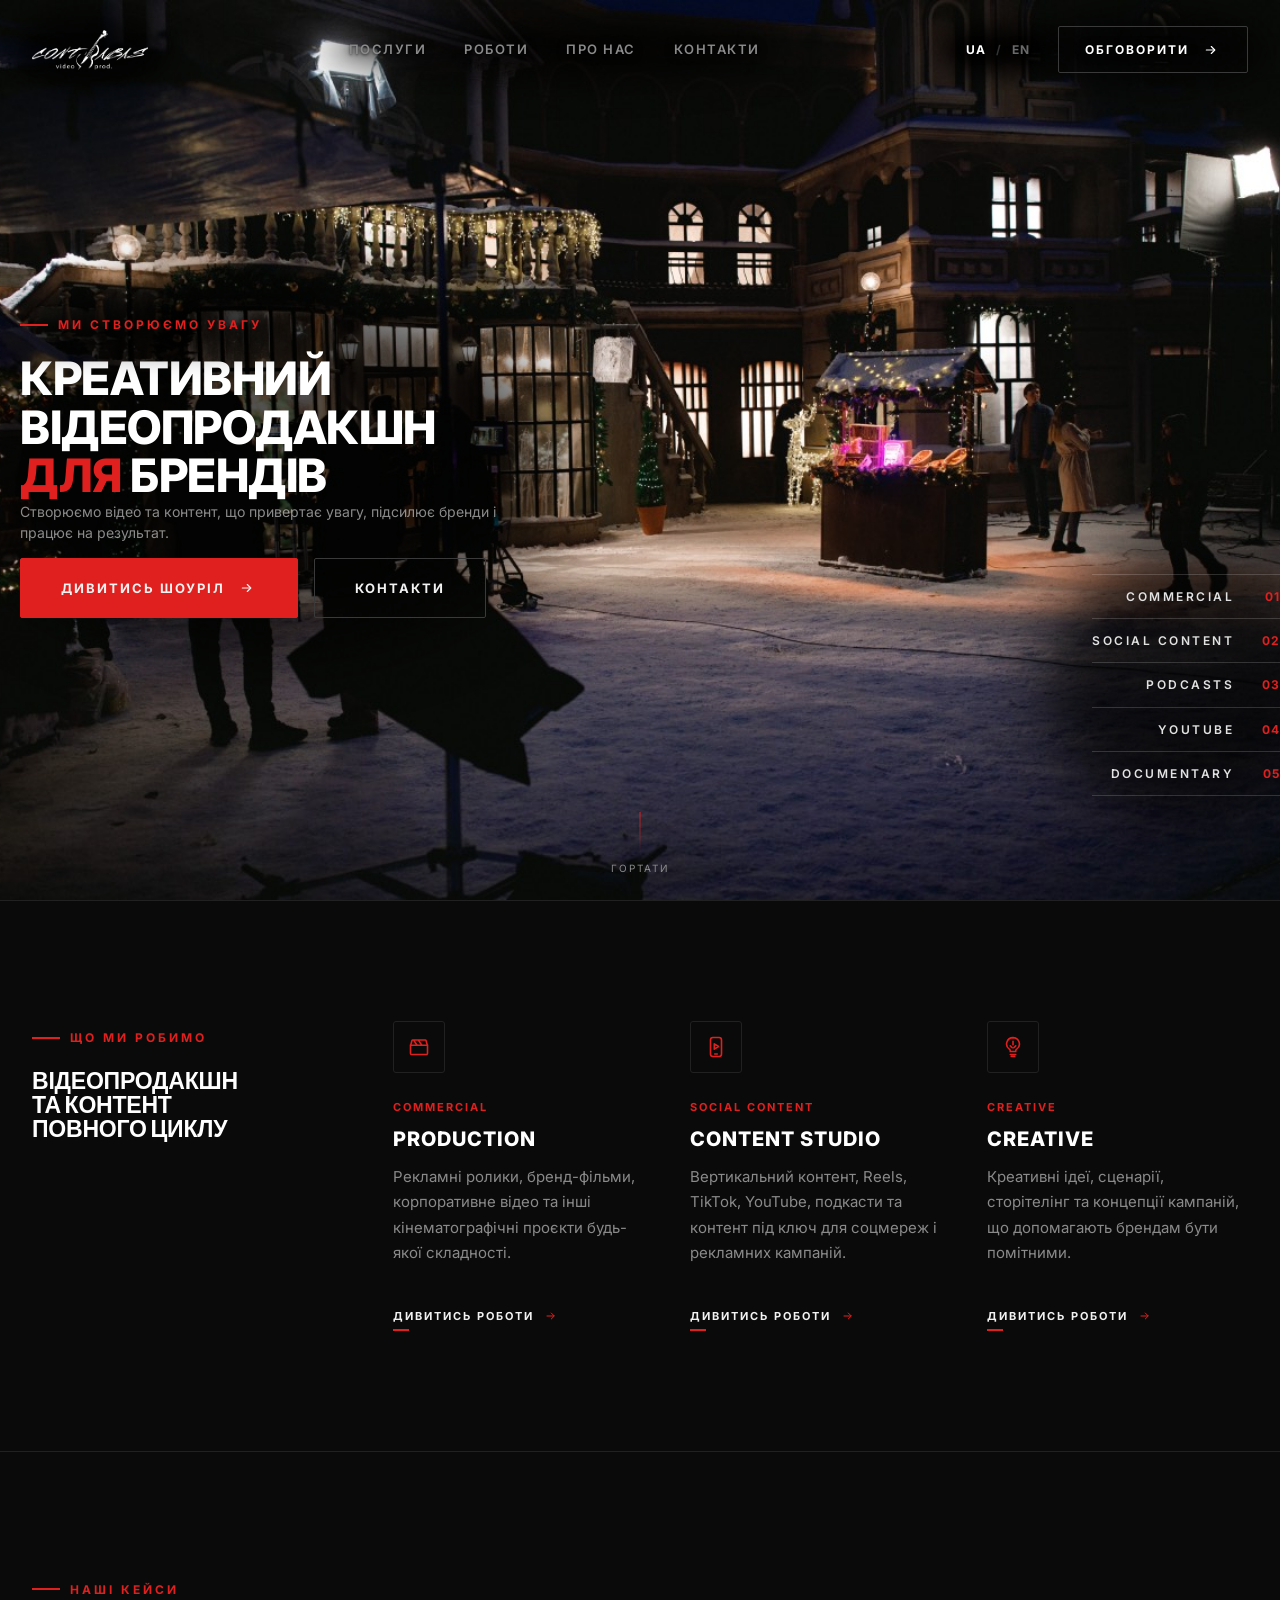
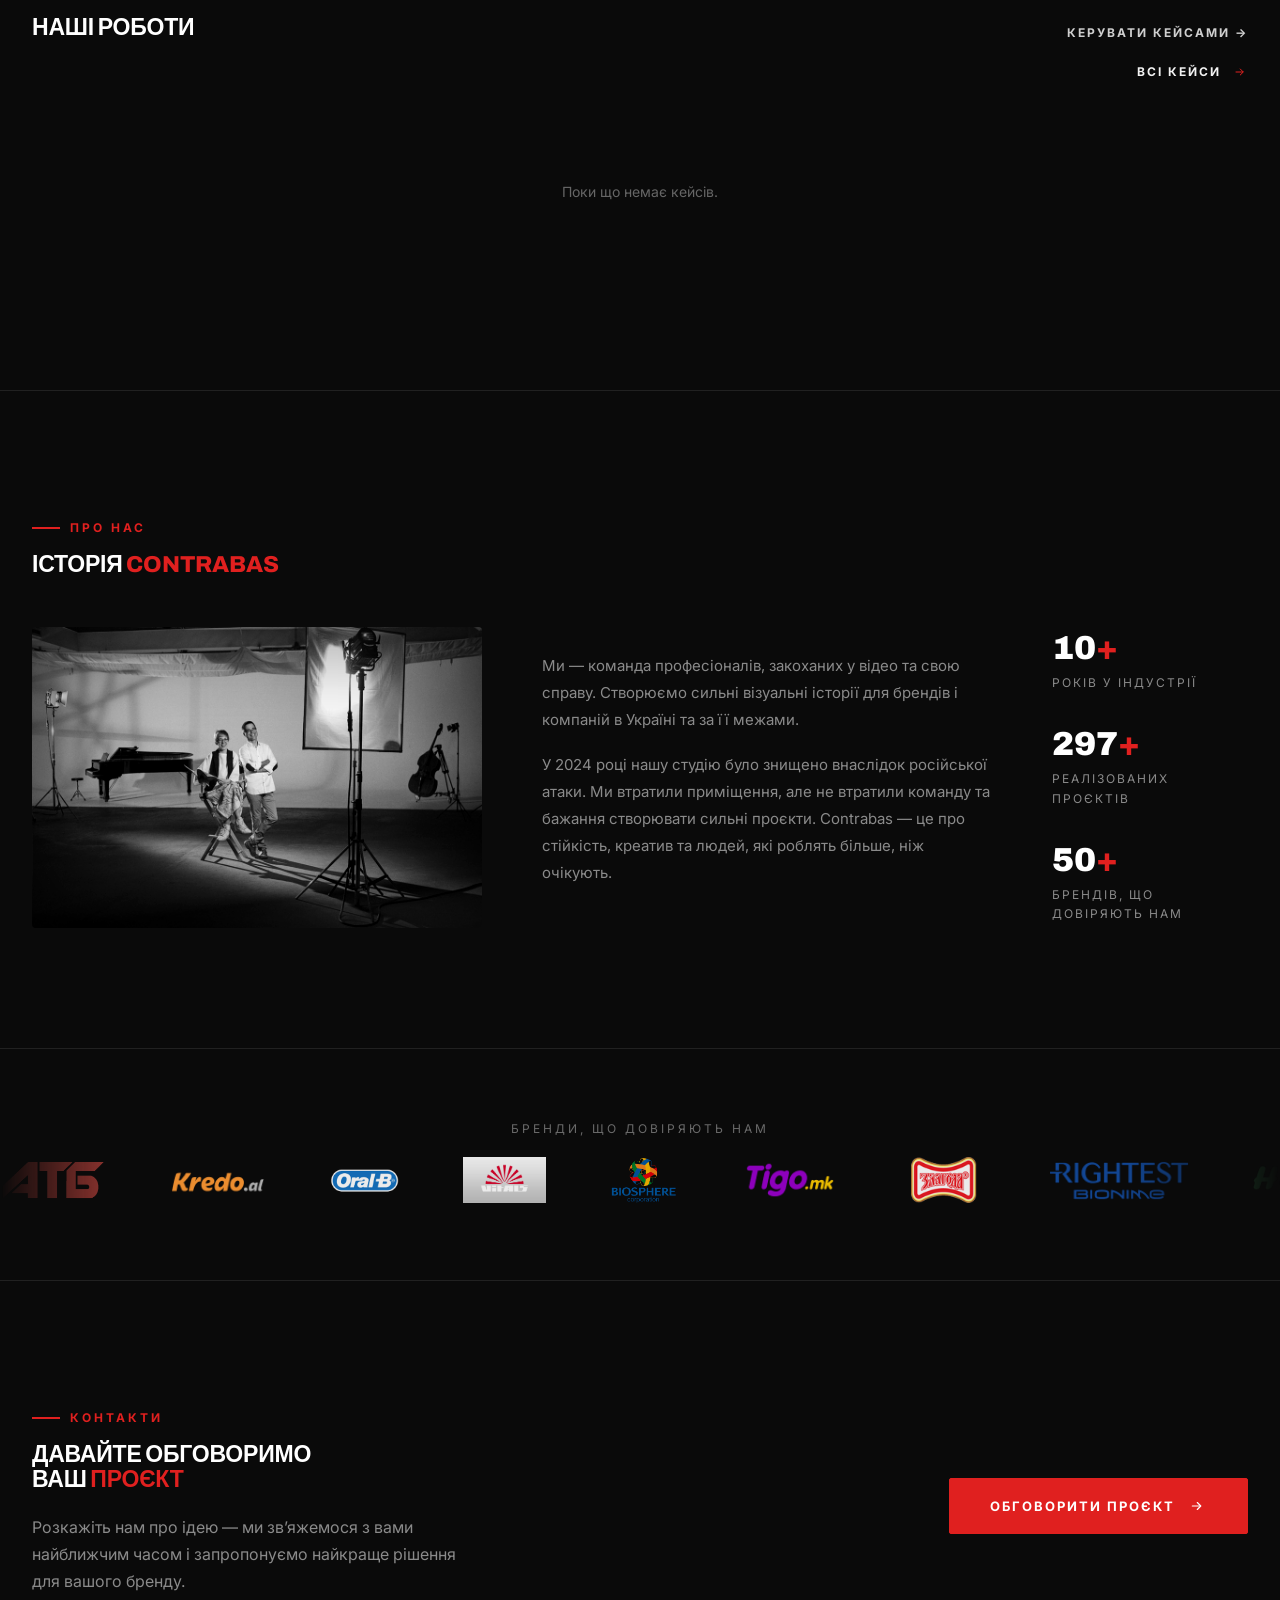
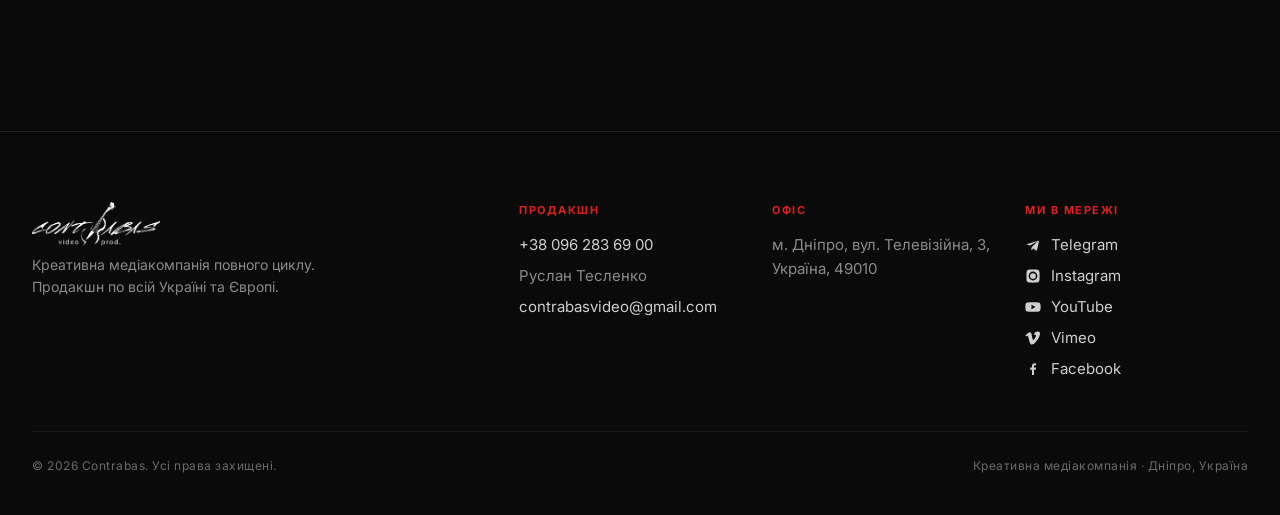
==== index.html @ 9517fc15 "Add files via upload" ====
<!DOCTYPE html>
<html lang="uk">
<head>
    <meta charset="UTF-8" />
    <meta name="viewport" content="width=device-width, initial-scale=1.0" />
    <meta name="theme-color" content="#0a0a0a" />

    <title>Contrabas — Creative Media Company · Відеопродакшн, контент, подкасти</title>
    <meta name="description" content="Contrabas — креативна медіакомпанія повного циклу: рекламний відеопродакшн, вертикальний контент для соцмереж, YouTube, подкасти, креативні концепції та продюсування. Створюємо відео, що привертає увагу." />
    <meta name="keywords" content="відеопродакшн, рекламний ролик, бренд-фільм, корпоративне відео, Reels, TikTok, YouTube, подкасти, продюсування, Contrabas, Дніпро" />
    <meta name="author" content="Contrabas" />
    <link rel="canonical" href="https://contrabasvideo.com.ua/" />

    <!-- Багатомовність -->
    <link rel="alternate" hreflang="uk" href="https://contrabasvideo.com.ua/index.html" />
    <link rel="alternate" hreflang="en" href="https://contrabasvideo.com.ua/eng.html" />
    <link rel="alternate" hreflang="x-default" href="https://contrabasvideo.com.ua/index.html" />

    <!-- Open Graph -->
    <meta property="og:type" content="website" />
    <meta property="og:site_name" content="Contrabas" />
    <meta property="og:title" content="Contrabas — Creative Media Company" />
    <meta property="og:description" content="Створюємо відео та контент, що привертає увагу, підсилює бренди і працює на результат." />
    <meta property="og:url" content="https://contrabasvideo.com.ua/" />
    <meta property="og:image" content="https://contrabasvideo.com.ua/contrabasvideo2.png" />
    <meta property="og:locale" content="uk_UA" />
    <meta property="og:locale:alternate" content="en_US" />

    <!-- Twitter -->
    <meta name="twitter:card" content="summary_large_image" />
    <meta name="twitter:title" content="Contrabas — Creative Media Company" />
    <meta name="twitter:description" content="Рекламний відеопродакшн, контент для соцмереж, YouTube, подкасти та продюсування." />
    <meta name="twitter:image" content="https://contrabasvideo.com.ua/contrabasvideo2.png" />

    <link rel="shortcut icon" href="include/img/favicon.png" />
    <link rel="apple-touch-icon" href="include/img/favicon.png" />

    <!-- Fonts -->
    <link rel="preconnect" href="https://fonts.googleapis.com" />
    <link rel="preconnect" href="https://fonts.gstatic.com" crossorigin />
    <link href="https://fonts.googleapis.com/css2?family=Archivo:wght@600;800;900&family=Inter:wght@400;500;600;700&display=swap" rel="stylesheet" />

    <!-- Redesign styles -->
    <link href="include/css/contrabas-redesign.css?v=24" rel="stylesheet" />
    <link href="include/css/contrabas-cases.css?v=24" rel="stylesheet" />

    <!-- SEO: Schema.org -->
    <script type="application/ld+json">
    {
      "@context": "https://schema.org",
      "@type": "Organization",
      "name": "Contrabas",
      "alternateName": "Contrabas video production",
      "url": "https://contrabasvideo.com.ua/",
      "logo": "https://contrabasvideo.com.ua/contrabasvideo2.png",
      "description": "Креативна медіакомпанія: рекламний відеопродакшн, контент для соцмереж, YouTube, подкасти, продюсування.",
      "address": {
        "@type": "PostalAddress",
        "streetAddress": "вул. Телевізійна, 3",
        "addressLocality": "Дніпро",
        "postalCode": "49010",
        "addressCountry": "UA"
      },
      "telephone": "+380962836900",
      "email": "contrabasvideo@gmail.com",
      "sameAs": [
        "https://www.instagram.com/contrabas__video/",
        "https://www.youtube.com/channel/UCswZGoXj28dcmqR9uB-xR-Q",
        "https://vimeo.com/user38440932",
        "https://www.facebook.com/contrabas.video.prod"
      ]
    }
    </script>
</head>
<body class="cx">

<!-- ============ HEADER ============ -->
<header class="cx-header" id="cx-header">
    <div class="cx-header__inner">
        <a href="#top" class="cx-logo" aria-label="Contrabas"><img src="include/img/logo-white.png" alt="Contrabas" /></a>

        <nav class="cx-nav" id="cx-nav">
            <a href="#services">Послуги</a>
            <a href="#work">Роботи</a>
            <a href="#about">Про нас</a>
            <a href="#contact">Контакти</a>
        </nav>

        <div class="cx-header__right">
            <div class="cx-lang">
                <a href="index.html" class="is-active">UA</a><span>/</span><a href="eng.html">EN</a>
            </div>
            <button type="button" class="cx-btn" data-open-lead>Обговорити <span class="cx-btn__arw">→</span></button>
            <button class="cx-burger" id="cx-burger" aria-label="Меню"><span></span><span></span><span></span></button>
        </div>
    </div>
</header>

<!-- Мобільне меню (панель-шухляда справа) -->
<div class="cx-mobile" id="cx-mobile">
    <div class="cx-mobile__panel">
        <a href="#services" data-mclose>Послуги</a>
        <a href="#work" data-mclose>Роботи</a>
        <a href="#about" data-mclose>Про нас</a>
        <a href="#contact" data-mclose>Контакти</a>
        <button type="button" class="cx-btn cx-btn--solid cx-btn--lg" data-open-lead data-mclose>Обговорити проєкт <span class="cx-btn__arw">→</span></button>
        <div class="cx-mobile__lang">
            <a href="index.html">UA</a>
            <a href="eng.html">EN</a>
        </div>
    </div>
</div>

<!-- ============ HERO ============ -->
<section class="cx-hero" id="top">
    <div class="cx-hero__media">
        <video id="cx-hero-video" autoplay muted loop playsinline poster="include/img/photo_slider/photos6/SIM_5601.jpg">
            <!-- фонове відео зі зйомок під'єднується адміном (Vimeo/локальний файл) -->
        </video>
        <img src="include/img/photo_slider/photos6/SIM_5601.jpg" alt="Contrabas — знімальний майданчик" />
    </div>

    <div class="cx-hero__inner">
        <div class="cx-hero__main">
            <span class="cx-eyebrow cx-reveal">Ми створюємо увагу</span>
            <h1 class="cx-hero__title cx-display cx-reveal" id="cx-hero-title" data-delay="1">Креативний<br>відеопродакшн<br><span class="accent">для</span> брендів</h1>
            <p class="cx-hero__lead cx-reveal" id="cx-hero-lead" data-delay="2">Створюємо відео та контент, що привертає увагу, підсилює бренди і працює на результат.</p>
            <div class="cx-hero__actions cx-reveal" data-delay="3">
                <a href="#work" class="cx-btn cx-btn--solid cx-btn--lg" data-video="https://vimeo.com/784082737">Дивитись шоуріл <span class="cx-btn__arw">→</span></a>
                <a href="#contact" class="cx-btn cx-btn--lg">Контакти</a>
            </div>
        </div>

        <ul class="cx-hero__list cx-reveal" id="cx-hero-list" data-delay="2">
            <li><a href="#work" data-filter="Commercial"><span>Commercial</span><span class="num">01</span></a></li>
            <li><a href="#work" data-filter="Social Content"><span>Social Content</span><span class="num">02</span></a></li>
            <li><a href="#work" data-filter="Podcasts"><span>Podcasts</span><span class="num">03</span></a></li>
            <li><a href="#work" data-filter="YouTube"><span>YouTube</span><span class="num">04</span></a></li>
            <li><a href="#work" data-filter="Documentary"><span>Documentary</span><span class="num">05</span></a></li>
        </ul>
    </div>

    <div class="cx-hero__scroll">
        <span class="bar"></span>
        Гортати
    </div>
</section>

<!-- ============ SERVICES ============ -->
<section class="cx-section cx-services" id="services">
    <div class="cx-container">
        <div class="cx-services__grid">
            <div class="cx-services__intro cx-reveal">
                <span class="cx-eyebrow" id="cx-services-eyebrow">Що ми робимо</span>
                <h2 class="cx-section-title" id="cx-services-title">Відеопродакшн<br>та контент<br>повного циклу</h2>
            </div>

            <div class="cx-services__cards" id="cx-services-cards">
                <div class="cx-service cx-reveal" data-delay="1">
                    <div class="cx-service__ico">
                        <svg viewBox="0 0 24 24" fill="none" stroke="currentColor" stroke-width="1.6"><path d="M3.5 10.2h17v8.3a1 1 0 01-1 1h-15a1 1 0 01-1-1v-8.3z"/><path d="M3.7 10.2l1.2-4.4a1 1 0 011-.75h12.2a1 1 0 011 .75l1.2 4.4M6.8 5.3l3.2 4.9M11.4 5.1l3.2 4.9" stroke-linecap="round" stroke-linejoin="round"/></svg>
                    </div>
                    <span class="cx-service__tag">Commercial</span>
                    <h3>Production</h3>
                    <p>Рекламні ролики, бренд-фільми, корпоративне відео та інші кінематографічні проєкти будь-якої складності.</p>
                    <a href="#work" class="cx-service__more" data-filter="Commercial">Дивитись роботи</a>
                </div>

                <div class="cx-service cx-reveal" data-delay="2">
                    <div class="cx-service__ico">
                        <svg viewBox="0 0 24 24" fill="none" stroke="currentColor" stroke-width="1.6"><rect x="6.5" y="2.5" width="11" height="19" rx="2.4"/><path d="M10.7 19h2.6" stroke-linecap="round"/><path d="M10.3 8.8l4.2 2.7-4.2 2.7z" stroke-linejoin="round"/></svg>
                    </div>
                    <span class="cx-service__tag">Social Content</span>
                    <h3>Content Studio</h3>
                    <p>Вертикальний контент, Reels, TikTok, YouTube, подкасти та контент під ключ для соцмереж і рекламних кампаній.</p>
                    <a href="#work" class="cx-service__more" data-filter="Social Content">Дивитись роботи</a>
                </div>

                <div class="cx-service cx-reveal" data-delay="3">
                    <div class="cx-service__ico">
                        <svg viewBox="0 0 24 24" fill="none" stroke="currentColor" stroke-width="1.6"><path d="M12 2.6a6.4 6.4 0 00-3.7 11.6c.6.4 1 1.1 1 1.9v.4h5.4v-.4c0-.8.4-1.5 1-1.9A6.4 6.4 0 0012 2.6z"/><path d="M9.3 19.5h5.4M10.2 21.4h3.6" stroke-linecap="round"/><path d="M12 6.3v3.4M9.3 10.9l1.9 1.9M14.7 10.9l-1.9 1.9" stroke-linecap="round"/></svg>
                    </div>
                    <span class="cx-service__tag">Creative</span>
                    <h3>Creative</h3>
                    <p>Креативні ідеї, сценарії, сторітелінг та концепції кампаній, що допомагають брендам бути помітними.</p>
                    <a href="#work" class="cx-service__more" data-filter="all">Дивитись роботи</a>
                </div>
            </div>
        </div>
    </div>
</section>

<!-- ============ PORTFOLIO / SELECTED WORK (кейси — керуються адмінпанеллю) ============ -->
<section class="cx-section cx-work" id="work">
    <div class="cx-container">
        <!-- Секцію будує рушій кейсів (cc-*): заголовок, фільтри, сітка, кнопка керування -->
        <section class="cc-section" id="cc-root" data-limit="7"></section>
    </div>
</section>

<!-- ============ ABOUT + STATS ============ -->
<section class="cx-section cx-about" id="about">
    <div class="cx-container">
        <div class="cx-about__head cx-reveal">
            <span class="cx-eyebrow">Про нас</span>
            <h2 class="cx-section-title">Історія <span class="accent">Contrabas</span></h2>
        </div>
        <div class="cx-about__grid">
            <div class="cx-about__img cx-reveal">
                <img src="include/img/about/team-pavilion.jpg" alt="Команда Contrabas на зйомках" />
            </div>
            <div class="cx-about__body cx-reveal" data-delay="1" id="cx-about-text">
                <p>Ми — команда професіоналів, закоханих у відео та свою справу. Створюємо сильні візуальні історії для брендів і компаній в Україні та за її межами.</p>
                <p>У 2024 році нашу студію було знищено внаслідок російської атаки. Ми втратили приміщення, але не втратили команду та бажання створювати сильні проєкти. Contrabas — це про стійкість, креатив та людей, які роблять більше, ніж очікують.</p>
            </div>
            <div class="cx-stats cx-reveal" data-delay="2">
                <div class="cx-stat">
                    <div class="cx-stat__num" data-count="10">0<span class="plus">+</span></div>
                    <div class="cx-stat__label">років у індустрії</div>
                </div>
                <div class="cx-stat">
                    <div class="cx-stat__num" data-count="300">0<span class="plus">+</span></div>
                    <div class="cx-stat__label">реалізованих проєктів</div>
                </div>
                <div class="cx-stat">
                    <div class="cx-stat__num" data-count="50">0<span class="plus">+</span></div>
                    <div class="cx-stat__label">брендів, що довіряють нам</div>
                </div>
            </div>
        </div>
    </div>
</section>

<!-- ============ CLIENTS ============ -->
<section class="cx-clients">
    <div class="cx-container">
        <p class="cx-clients__title">Бренди, що довіряють нам</p>
    </div>
    <div class="cx-marquee">
        <div class="cx-marquee__track" id="cx-clients-track">
            <span class="cx-marquee__logo"><img src="include/img/clients6/atb.png" alt="ATB" /></span>
            <span class="cx-marquee__logo"><img src="include/img/clients6/kredo.png" alt="Kredo" /></span>
            <span class="cx-marquee__logo"><img src="include/img/clients6/oralb-v1.png" alt="Oral-B" /></span>
            <span class="cx-marquee__logo"><img src="include/img/clients6/Vitals_logo.jpg" alt="Vitals" /></span>
            <span class="cx-marquee__logo"><img src="include/img/clients6/biosphere.png" alt="Biosphere" /></span>
            <span class="cx-marquee__logo"><img src="include/img/clients6/tigo.png" alt="Tigo" /></span>
            <span class="cx-marquee__logo"><img src="include/img/clients6/zlagoda1.png" alt="Zlagoda" /></span>
            <span class="cx-marquee__logo"><img src="include/img/clients6/rightest.png" alt="Rightest" /></span>
            <span class="cx-marquee__logo"><img src="include/img/clients6/hometest.png" alt="HomeTest" /></span>
            <span class="cx-marquee__logo"><img src="include/img/clients6/freken_bok.svg" alt="Freken Bok" /></span>
            <span class="cx-marquee__logo"><img src="include/img/clients6/lol.jpg" alt="L.O.L" /></span>
            <span class="cx-marquee__logo"><img src="include/img/clients6/eva.jpg" alt="EVA" /></span>
        </div>
    </div>
</section>

<!-- ============ CONTACT ============ -->
<section class="cx-section cx-contact" id="contact">
    <div class="cx-container">
        <div class="cx-contact__grid">
            <div class="cx-contact__cta cx-reveal">
                <div class="cx-contact__text">
                    <span class="cx-eyebrow">Контакти</span>
                    <h2 class="cx-section-title">Давайте обговоримо<br>ваш <span class="accent">проєкт</span></h2>
                    <p class="cx-contact__hint">Розкажіть нам про ідею — ми зв’яжемося з вами найближчим часом і запропонуємо найкраще рішення для вашого бренду.</p>
                </div>
                <button type="button" class="cx-btn cx-btn--solid cx-btn--lg" data-open-lead>Обговорити проєкт <span class="cx-btn__arw">→</span></button>
            </div>
        </div>
    </div>
</section>

<!-- ============ FOOTER ============ -->
<footer class="cx-footer">
    <div class="cx-container">
        <div class="cx-footer__top">
            <div class="cx-footer__brand">
                <a href="#top" class="cx-footer__logo" aria-label="Contrabas"><img src="include/img/logo-white.png" alt="Contrabas" /></a>
                <p class="cx-footer__tagline">Креативна медіакомпанія повного циклу.<br>Продакшн по всій Україні та Європі.</p>
            </div>
            <div class="cx-footer__cols">
                <div class="cx-footer__col">
                    <b>Продакшн</b>
                    <a href="tel:+380962836900" id="cx-footer-phone">+38 096 283 69 00</a>
                    <span id="cx-footer-manager">Руслан Тесленко</span>
                    <a href="mailto:contrabasvideo@gmail.com" id="cx-footer-email">contrabasvideo@gmail.com</a>
                </div>
                <div class="cx-footer__col">
                    <b>Офіс</b>
                    <span id="cx-footer-address1">м. Дніпро, вул. Телевізійна, 3, Україна, 49010</span>
                </div>
                <div class="cx-footer__col">
                    <b>Ми в мережі</b>
                    <a id="cx-footer-s-telegram" class="cx-footer__social" href="https://t.me/contrabasvideo" target="_blank" rel="noopener"><svg viewBox="0 0 24 24"><path d="M9.8 15.6l-.4 4.1c.5 0 .8-.2 1.1-.5l2-1.9 4.1 3c.8.4 1.3.2 1.5-.7l2.7-12.6c.2-1-.4-1.4-1-1.2L3.6 10.4c-1 .4-1 .9-.2 1.2l4.3 1.3 9.9-6.2c.5-.3.9-.1.5.2z"/></svg>Telegram</a>
                    <a id="cx-footer-s-instagram" class="cx-footer__social" href="https://www.instagram.com/contrabas__video/" target="_blank" rel="noopener"><svg viewBox="0 0 24 24"><path d="M12 2.2c3.2 0 3.6 0 4.9.1 1.2.1 1.8.3 2.2.4.6.2 1 .5 1.4.9.4.4.7.8.9 1.4.2.4.4 1 .4 2.2.1 1.3.1 1.7.1 4.9s0 3.6-.1 4.9c-.1 1.2-.3 1.8-.4 2.2-.2.6-.5 1-.9 1.4-.4.4-.8.7-1.4.9-.4.2-1 .4-2.2.4-1.3.1-1.7.1-4.9.1s-3.6 0-4.9-.1c-1.2-.1-1.8-.3-2.2-.4-.6-.2-1-.5-1.4-.9-.4-.4-.7-.8-.9-1.4-.2-.4-.4-1-.4-2.2C2.2 15.6 2.2 15.2 2.2 12s0-3.6.1-4.9c.1-1.2.3-1.8.4-2.2.2-.6.5-1 .9-1.4.4-.4.8-.7 1.4-.9.4-.2 1-.4 2.2-.4C8.4 2.2 8.8 2.2 12 2.2zm0 3.2A6.6 6.6 0 1012 18.6 6.6 6.6 0 0012 5.4zm0 10.9a4.3 4.3 0 110-8.6 4.3 4.3 0 010 8.6zm6.8-11.2a1.5 1.5 0 11-3 0 1.5 1.5 0 013 0z"/></svg>Instagram</a>
                    <a id="cx-footer-s-youtube" class="cx-footer__social" href="https://www.youtube.com/channel/UCswZGoXj28dcmqR9uB-xR-Q" target="_blank" rel="noopener"><svg viewBox="0 0 24 24"><path d="M23 7.5a3 3 0 00-2.1-2.1C19 4.9 12 4.9 12 4.9s-7 0-8.9.5A3 3 0 001 7.5 31 31 0 00.5 12 31 31 0 001 16.5a3 3 0 002.1 2.1c1.9.5 8.9.5 8.9.5s7 0 8.9-.5a3 3 0 002.1-2.1A31 31 0 0023.5 12 31 31 0 0023 7.5zM9.7 15.5v-7l6.1 3.5-6.1 3.5z"/></svg>YouTube</a>
                    <a id="cx-footer-s-vimeo" class="cx-footer__social" href="https://vimeo.com/user38440932" target="_blank" rel="noopener"><svg viewBox="0 0 24 24"><path d="M22 7.4c-.1 2.1-1.6 5-4.4 8.7-2.9 3.8-5.4 5.8-7.4 5.8-1.3 0-2.3-1.1-3.2-3.4L5.3 12c-.6-2.3-1.3-3.4-2-3.4-.2 0-.7.3-1.7 1L.5 8.3c1.1-1 2.2-2 3.3-3C5.3 4.1 6.4 3.5 7 3.4c1.6-.2 2.6.9 3 3.3.4 2.6.7 4.2.9 4.8.5 2.3 1 3.4 1.7 3.4.5 0 1.2-.8 2.2-2.4 1-1.6 1.5-2.8 1.6-3.6.1-1.2-.4-1.8-1.6-1.8-.5 0-1.1.1-1.7.4 1.1-3.6 3.2-5.3 6.3-5.2 2.3.1 3.4 1.6 3.3 4.5z"/></svg>Vimeo</a>
                    <a id="cx-footer-s-facebook" class="cx-footer__social" href="https://www.facebook.com/contrabas.video.prod" target="_blank" rel="noopener"><svg viewBox="0 0 24 24"><path d="M13.5 21v-8h2.7l.4-3.1h-3.1V7.9c0-.9.3-1.5 1.6-1.5h1.6V3.6c-.3 0-1.2-.1-2.3-.1-2.3 0-3.9 1.4-3.9 4v2.3H7.8V13h2.7v8h3z"/></svg>Facebook</a>
                </div>
            </div>
        </div>
        <div class="cx-footer__bottom">
            <span>© 2026 Contrabas. Усі права захищені.</span>
            <span>Креативна медіакомпанія · Дніпро, Україна</span>
        </div>
    </div>
</footer>

<button class="cx-top" id="cx-top" aria-label="Нагору">
    <svg viewBox="0 0 24 24" fill="none" stroke="currentColor" stroke-width="2"><path d="M12 19V5M6 11l6-6 6 6" stroke-linecap="round" stroke-linejoin="round"/></svg>
</button>

<!-- ============ LEAD MODAL (кнопка «Обговорити») ============ -->
<div class="cx-lead" id="cx-lead" aria-hidden="true">
    <div class="cx-lead__overlay" data-lead-close></div>
    <div class="cx-lead__box" role="dialog" aria-modal="true" aria-labelledby="cx-lead-title">
        <button type="button" class="cx-lead__x" data-lead-close aria-label="Закрити">&times;</button>
        <span class="cx-eyebrow">Обговорити проєкт</span>
        <h3 class="cx-lead__title" id="cx-lead-title">Розкажіть про свою ідею</h3>
        <p class="cx-lead__sub">Залиште контакти й короткий опис — ми зв’яжемося з вами найближчим часом.</p>
        <form class="cx-form" id="cx-lead-form" novalidate>
            <div class="cx-field">
                <label for="cx-lead-name">Ваше ім'я</label>
                <input type="text" id="cx-lead-name" name="name" placeholder="Ім'я" required />
            </div>
            <div class="cx-field">
                <label for="cx-lead-contact">Email або телефон</label>
                <input type="text" id="cx-lead-contact" name="email" placeholder="hello@brand.com" required />
            </div>
            <div class="cx-field">
                <label for="cx-lead-message">Про проєкт</label>
                <textarea id="cx-lead-message" name="message" placeholder="Коротко опишіть задачу…"></textarea>
            </div>
            <div class="cx-form__actions">
                <button type="submit" class="cx-btn cx-btn--solid cx-btn--lg">Надіслати <span class="cx-btn__arw">→</span></button>
                <span class="cx-form__status" id="cx-lead-status"></span>
            </div>
        </form>
    </div>
</div>

<!-- Scripts -->
<script src="include/js/contrabas-redesign.js?v=24"></script>
<script src="include/js/contrabas-cases.js?v=24"></script>
</body>
</html>
---- include/css/contrabas-redesign.css ----
/* ============================================================
   CONTRABAS — Redesign (dark / premium Creative Media Company)
   Автономна тема. Повністю перекриває старий вигляд.
   Референс: темний мінімалізм, багато повітря, червоний акцент.
   ============================================================ */

/* ---------- Reset / base ---------- */
*, *::before, *::after { box-sizing: border-box; }
html { scroll-behavior: smooth; -webkit-text-size-adjust: 100%; }
body.cx {
  margin: 0;
  background: #0a0a0a;
  color: #f2f2f2;
  font-family: 'Inter', -apple-system, BlinkMacSystemFont, 'Segoe UI', Arial, sans-serif;
  font-size: 16px;
  line-height: 1.6;
  -webkit-font-smoothing: antialiased;
  -moz-osx-font-smoothing: grayscale;
  overflow-x: hidden;
}
body.cx.no-scroll { overflow: hidden; }
.cx img { max-width: 100%; display: block; }
.cx a { color: inherit; text-decoration: none; }
.cx ul { list-style: none; margin: 0; padding: 0; }
.cx h1, .cx h2, .cx h3, .cx h4 { margin: 0; font-weight: 800; line-height: 1.05; }
.cx p { margin: 0 0 1em; }
.cx ::selection { background: #e0201f; color: #fff; }

/* Головні змінні */
.cx {
  --bg: #0a0a0a;
  --bg-soft: #101010;
  --bg-card: #131313;
  --line: #212121;
  --line-soft: #1a1a1a;
  --txt: #f2f2f2;
  --txt-dim: #8a8a8a;
  --txt-dim2: #6a6a6a;
  --red: #e0201f;
  --red-bright: #ff3b3b;
  --maxw: 1400px;
  /* Преміальна стрілка (тонкий лінійний трейл + чіткий наконечник) — як SVG-маска.
     Використовується скрізь замість «→»: у кнопках, «дивитись роботи», «всі кейси» тощо. */
  --cx-arrow: url("data:image/svg+xml,%3Csvg xmlns='http://www.w3.org/2000/svg' viewBox='0 0 24 24' fill='none' stroke='%23000' stroke-width='2' stroke-linecap='round' stroke-linejoin='round'%3E%3Cpath d='M4 12h14'/%3E%3Cpath d='M12.5 6l6 6-6 6'/%3E%3C/svg%3E");
}

/* Базовий «клас-стрілка» через маску — колір береться з currentColor. */
.cx-arw, .cx-btn__arw {
  display: inline-block; width: 20px; height: 14px; flex: 0 0 auto; font-size: 0; line-height: 0;
  background-color: currentColor;
  -webkit-mask: var(--cx-arrow) no-repeat center / contain;
          mask: var(--cx-arrow) no-repeat center / contain;
}

.cx-container { width: 100%; max-width: var(--maxw); margin: 0 auto; padding: 0 32px; }

/* Заголовок секції (маленький підпис) */
.cx-eyebrow {
  display: inline-flex; align-items: center; gap: 10px;
  color: var(--red); font-size: 12px; font-weight: 700;
  letter-spacing: 3px; text-transform: uppercase; margin-bottom: 22px;
}
.cx-eyebrow::before { content: ""; width: 28px; height: 2px; background: var(--red); display: inline-block; }

/* Заголовки-плакати */
.cx-display {
  font-family: 'Archivo', 'Inter', sans-serif;
  font-weight: 900; text-transform: uppercase;
  letter-spacing: -0.01em; line-height: 0.92;
}

/* Reveal-анімація (керує JS-ом додаючи .is-in) */
.cx-reveal { opacity: 0; transform: translateY(28px); transition: opacity .8s cubic-bezier(.16,.8,.24,1), transform .8s cubic-bezier(.16,.8,.24,1); }
.cx-reveal.is-in { opacity: 1; transform: none; }
.cx-reveal[data-delay="1"] { transition-delay: .08s; }
.cx-reveal[data-delay="2"] { transition-delay: .16s; }
.cx-reveal[data-delay="3"] { transition-delay: .24s; }
.cx-reveal[data-delay="4"] { transition-delay: .32s; }
@media (prefers-reduced-motion: reduce) {
  .cx-reveal { opacity: 1 !important; transform: none !important; transition: none !important; }
  html { scroll-behavior: auto; }
}

/* ============================================================
   HEADER
   ============================================================ */
.cx-header {
  position: fixed; top: 0; left: 0; right: 0; z-index: 900;
  transition: background .4s ease, backdrop-filter .4s ease, border-color .4s ease, padding .4s ease;
  border-bottom: 1px solid transparent;
}
.cx-header__inner {
  max-width: var(--maxw); margin: 0 auto; padding: 26px 32px;
  display: flex; align-items: center; justify-content: space-between;
  transition: padding .4s ease;
}
.cx-header.is-stuck {
  background: rgba(10,10,10,.82); backdrop-filter: blur(14px);
  border-bottom-color: var(--line);
}
.cx-header.is-stuck .cx-header__inner { padding-top: 16px; padding-bottom: 16px; }

/* Поки хедер прозорий (над hero-фото) — під текстом додаємо тінь, щоб читалось.
   Коли хедер «прилипає» (має власний фон) — тінь прибираємо. */
.cx-header .cx-nav a,
.cx-header .cx-lang,
.cx-header .cx-header__right .cx-btn { text-shadow: 0 1px 10px rgba(0,0,0,.85), 0 1px 3px rgba(0,0,0,.7); transition: color .25s, text-shadow .4s ease; }
.cx-header.is-stuck .cx-nav a,
.cx-header.is-stuck .cx-lang,
.cx-header.is-stuck .cx-header__right .cx-btn { text-shadow: none; }

.cx-logo { display: inline-flex; align-items: center; white-space: nowrap; position: relative; }
.cx-logo::before {
  content: ""; position: absolute; inset: -16px -22px; z-index: -1; border-radius: 50%;
  background: rgba(0,0,0,.72); filter: blur(16px);
  opacity: 1; transition: opacity .4s ease;
}
.cx-header.is-stuck .cx-logo::before { opacity: 0; }
.cx-logo img { height: 40px; width: auto; display: block; transition: height .4s ease, filter .4s ease; filter: drop-shadow(0 2px 8px rgba(0,0,0,.7)); }
.cx-header.is-stuck .cx-logo img { height: 32px; filter: none; }

.cx-nav { display: flex; align-items: center; gap: 38px; position: relative; }
.cx-nav::before {
  content: ""; position: absolute; inset: -18px -26px; z-index: -1; border-radius: 50%;
  background: rgba(0,0,0,.68); filter: blur(18px);
  opacity: 1; transition: opacity .4s ease;
}
.cx-header.is-stuck .cx-nav::before { opacity: 0; }
.cx-nav a {
  position: relative; font-size: 13px; font-weight: 600; letter-spacing: 1.5px;
  text-transform: uppercase; color: var(--txt-dim); transition: color .25s;
}
.cx-nav a::after {
  content: ""; position: absolute; left: 0; bottom: -6px; height: 2px; width: 0;
  background: var(--red); transition: width .3s ease;
}
.cx-nav a:hover, .cx-nav a.is-active { color: #fff; }
.cx-nav a:hover::after, .cx-nav a.is-active::after { width: 100%; }

.cx-header__right { display: flex; align-items: center; gap: 22px; }
.cx-header__right .cx-btn { position: relative; }
.cx-header__right .cx-btn::before {
  content: ""; position: absolute; inset: -14px -20px; z-index: -1; border-radius: 50%;
  background: rgba(0,0,0,.65); filter: blur(16px);
  opacity: 1; transition: opacity .4s ease;
}
.cx-header.is-stuck .cx-header__right .cx-btn::before { opacity: 0; }

/* Перемикач мов */
.cx-lang { display: flex; gap: 4px; align-items: center; font-size: 12px; font-weight: 700; letter-spacing: 1px; position: relative; }
.cx-lang::before {
  content: ""; position: absolute; inset: -13px -20px; z-index: -1; border-radius: 50%;
  background: rgba(0,0,0,.92); filter: blur(13px);
  opacity: 1; transition: opacity .4s ease;
}
.cx-header.is-stuck .cx-lang::before { opacity: 0; }
.cx-lang a { color: var(--txt-dim2); padding: 4px 6px; transition: color .2s; text-transform: uppercase; }
.cx-lang a.is-active { color: #fff; }
.cx-lang a:hover { color: var(--red); }
.cx-lang span { color: #333; }

/* Кнопка */
.cx-btn {
  display: inline-flex; align-items: center; gap: 12px; cursor: pointer;
  font-family: inherit; font-size: 12px; font-weight: 700; letter-spacing: 2px; text-transform: uppercase;
  color: #fff; background: transparent; border: 1px solid #3a3a3a;
  padding: 15px 26px; border-radius: 2px; transition: border-color .3s, background .3s, color .3s, transform .15s;
}
.cx-btn:hover { border-color: var(--red); background: var(--red); }
.cx-btn:active { transform: translateY(1px); }
.cx-btn .cx-btn__arw { transition: transform .3s; }
.cx-btn:hover .cx-btn__arw { transform: translateX(4px); }
.cx-btn--solid { background: var(--red); border-color: var(--red); }
.cx-btn--solid:hover { background: var(--red-bright); border-color: var(--red-bright); }
.cx-btn--lg { padding: 19px 40px; font-size: 13px; }

/* Бургер */
.cx-burger { display: none; width: 30px; height: 22px; position: relative; background: none; border: 0; cursor: pointer; padding: 0; }
.cx-burger span { position: absolute; left: 0; height: 2px; width: 100%; background: #fff; transition: transform .35s, opacity .25s, top .35s; }
.cx-burger span:nth-child(1) { top: 0; }
.cx-burger span:nth-child(2) { top: 10px; }
.cx-burger span:nth-child(3) { top: 20px; }
.cx-burger.is-open span:nth-child(1) { top: 10px; transform: rotate(45deg); }
.cx-burger.is-open span:nth-child(2) { opacity: 0; }
.cx-burger.is-open span:nth-child(3) { top: 10px; transform: rotate(-45deg); }

/* Мобільне меню — панель-шухляда, що виїжджає СПРАВА (як модальне вікно).
   z-index нижчий за хедер (900) — щоб бургер лишався зверху й перетворювався на «×». */
.cx-mobile {
  position: fixed; inset: 0; z-index: 850; background: rgba(0,0,0,0);
  -webkit-backdrop-filter: blur(0); backdrop-filter: blur(0);
  visibility: hidden; opacity: 0; transition: opacity .35s ease, visibility .35s, background .35s, backdrop-filter .35s;
}
.cx-mobile.is-open { visibility: visible; opacity: 1; background: rgba(0,0,0,.55);
  -webkit-backdrop-filter: blur(3px); backdrop-filter: blur(3px); }
.cx-mobile__panel {
  position: absolute; top: 0; right: 0; height: 100%; width: min(84vw, 360px);
  background: linear-gradient(180deg, #151515 0%, #0c0c0c 100%); border-left: 1px solid #262626;
  box-shadow: -30px 0 90px rgba(0,0,0,.6);
  display: flex; flex-direction: column; justify-content: center; gap: 6px; padding: 96px 34px 44px;
  transform: translateX(100%); transition: transform .42s cubic-bezier(.16,.8,.24,1);
  overflow-y: auto;
}
.cx-mobile.is-open .cx-mobile__panel { transform: translateX(0); }
.cx-mobile__panel a { font-family: 'Archivo', sans-serif; font-size: clamp(24px, 6.4vw, 30px); font-weight: 800;
  text-transform: uppercase; letter-spacing: .6px; color: var(--txt-dim); padding: 10px 0;
  transition: color .25s, transform .25s; }
.cx-mobile__panel a:hover, .cx-mobile__panel a:active { color: #fff; transform: translateX(6px); }
.cx-mobile__panel .cx-btn { margin-top: 22px; justify-content: center; width: 100%; }
.cx-mobile__lang { display: flex; gap: 18px; margin-top: 26px; }
.cx-mobile__lang a { font-size: 15px; letter-spacing: 2px; padding: 0; }

/* ============================================================
   HERO — вміщується у висоту екрана
   ============================================================ */
.cx-hero { position: relative; height: 100vh; min-height: 600px; display: flex; align-items: center; overflow: hidden; padding: 110px 0 84px; }
/* svh (не dvh!) — фіксована «мала» висота вʼюпорта. dvh перераховується в реальному
   часі при згортанні адресного рядка на телефоні під час скролу, через що фон hero
   (object-fit:cover) візуально «зростає»/масштабується. svh лишається сталим. */
@supports (height: 100svh) { .cx-hero { height: 100svh; } }
.cx-hero__media { position: absolute; inset: 0; z-index: 0; }
.cx-hero__media video, .cx-hero__media img {
  position: absolute; inset: 0; width: 100%; height: 100%; object-fit: cover;
}
/* Затемнення hero вимкнено на прохання — тіні додаватимемо точково пізніше.
.cx-hero__media::after {
  content: ""; position: absolute; inset: 0;
  background:
    linear-gradient(90deg, rgba(8,8,8,.86) 0%, rgba(8,8,8,.56) 44%, rgba(8,8,8,.22) 74%, rgba(8,8,8,.45) 100%),
    linear-gradient(0deg, rgba(8,8,8,.82) 0%, rgba(8,8,8,.18) 46%, rgba(8,8,8,.58) 100%);
}
.cx-hero__media::before {
  content: ""; position: absolute; inset: 0 0 auto 0; height: 220px; z-index: 1;
  background: linear-gradient(180deg, rgba(0,0,0,.75) 0%, rgba(0,0,0,.38) 60%, rgba(0,0,0,0) 100%);
  pointer-events: none;
}
*/
.cx-hero__inner { position: relative; z-index: 2; width: 100%; height: 100%; max-width: var(--maxw); margin: 0 auto; padding: 0 20px; display: flex; justify-content: flex-start; align-items: center; gap: 40px; }
.cx-hero__main { max-width: 660px; position: relative; }
/* Пляма затемнення за текстом hero — розмита овальна пляма для читабельності. */
.cx-hero__main::before {
  content: ""; position: absolute; z-index: -1; inset: -30px -60px -30px -60px; border-radius: 50%;
  background: rgba(0,0,0,.68); filter: blur(36px);
  pointer-events: none;
}
/* Додаткова, сильніша пляма затемнення саме під eyebrow «Ми створюємо увагу». */
.cx-hero .cx-eyebrow { position: relative; z-index: 0; }
.cx-hero .cx-eyebrow::after {
  content: ""; position: absolute; z-index: -1; inset: -12px -30px -12px -22px; border-radius: 50%;
  background: rgba(0,0,0,.75); filter: blur(16px); pointer-events: none;
}
.cx-hero__title { font-size: clamp(26px, 3.6vw, 52px); color: #fff; margin-bottom: 24px; }
.cx-hero__title .accent, .cx-section-title .accent { color: var(--red); }
.cx-hero__lead { font-size: clamp(13px, 1.1vw, 15px); color: rgba(228,228,228,.6); max-width: 480px; margin-bottom: 32px; line-height: 1.5; }
.cx-hero__actions { display: flex; flex-wrap: wrap; gap: 16px; align-items: center; }

/* Список напрямків — в правому нижньому куті hero, з підкладкою для читабельності. */
.cx-hero__list { position: absolute; right: 0; bottom: 20px; padding: 6px 16px; margin: 0; }
.cx-hero__list::before {
  content: ""; position: absolute; inset: -26px -40px -26px -50px; z-index: -1; border-radius: 50%;
  background: rgba(4,4,4,.72); filter: blur(30px);
}
.cx-hero__list li { border-top: 1px solid rgba(255,255,255,.16); }
.cx-hero__list li:last-child { border-bottom: 1px solid rgba(255,255,255,.16); }
.cx-hero__list li a {
  display: flex; align-items: center; justify-content: flex-end; gap: 22px;
  padding: 12px 0; font-size: 12px; font-weight: 600; letter-spacing: 2.5px; text-transform: uppercase; color: #e2e2e2;
  transform: translateX(0); transition: color .25s, transform .3s ease;
}
.cx-hero__list li .num { color: var(--red); font-weight: 700; font-size: 12px; letter-spacing: 1px; min-width: 24px; text-align: right; }
.cx-hero__list li a:hover { color: #fff; transform: translateX(-10px); }

/* Скрол-індикатор */
.cx-hero__scroll { position: absolute; left: 50%; bottom: 24px; transform: translateX(-50%); z-index: 3; display: flex; flex-direction: column; align-items: center; gap: 8px; color: var(--txt-dim); font-size: 10px; letter-spacing: 2px; text-transform: uppercase; }
.cx-hero__scroll .bar { width: 1px; height: 40px; background: linear-gradient(var(--red), transparent); animation: cxScroll 2s ease-in-out infinite; }
@keyframes cxScroll { 0%,100%{ transform: scaleY(.4); opacity:.4; transform-origin: top; } 50%{ transform: scaleY(1); opacity:1; transform-origin: top; } }

/* ============================================================
   SECTIONS generic
   ============================================================ */
.cx-section { padding: 120px 0; position: relative; }
.cx-section--tight { padding: 90px 0; }
.cx-section-head { display: flex; align-items: flex-end; justify-content: space-between; gap: 30px; flex-wrap: wrap; margin-bottom: 60px; }
.cx-section-title { font-family: 'Archivo', sans-serif; font-weight: 900; text-transform: uppercase; font-size: clamp(20px, 1.8vw, 26px); color: #fff; letter-spacing: -0.01em; line-height: 1.1; }

/* ============================================================
   SERVICES
   ============================================================ */
.cx-services { border-top: 1px solid var(--line); }
/* Ліворуч — вступ (eyebrow + заголовок), праворуч — сітка карток, що адаптується
   під будь-яку кількість (auto-fill), тому додавання/видалення послуг не ламає ряд. */
.cx-services__grid { display: grid; grid-template-columns: 0.8fr 2.2fr; gap: 50px; align-items: start; }
.cx-services__cards { display: grid; grid-template-columns: repeat(auto-fill, minmax(210px, 1fr)); gap: 40px 36px; }
.cx-service { position: relative; display: flex; flex-direction: column; }
.cx-service__ico {
  width: 52px; height: 52px; display: flex; align-items: center; justify-content: center;
  border: 1px solid var(--line); border-radius: 3px; color: var(--red); margin-bottom: 26px;
  transition: border-color .3s, background .3s, transform .3s;
}
.cx-service__ico svg { width: 24px; height: 24px; }
.cx-service__tag { display: inline-block; font-size: 11px; font-weight: 700; letter-spacing: 2px; text-transform: uppercase;
  color: var(--red); margin-bottom: 12px; max-width: 100%; overflow-wrap: anywhere; }
.cx-service h3 { font-size: 20px; text-transform: uppercase; letter-spacing: 1px; color: #fff; margin-bottom: 14px;
  max-width: 100%; overflow-wrap: anywhere; }
/* Опис: довгий текст (навіть без пробілів) переноситься і обрізається до 5 рядків,
   щоб картка не «розпливалась» по сусідніх блоках. */
.cx-service p { color: var(--txt-dim); font-size: 15px; line-height: 1.7; margin-bottom: 22px;
  max-width: 100%; overflow-wrap: anywhere;
  display: -webkit-box; -webkit-box-orient: vertical; -webkit-line-clamp: 5; overflow: hidden; }
.cx-service__more { position: relative; display: inline-flex; align-items: center; gap: 9px; font-size: 11px; font-weight: 700; letter-spacing: 2px; text-transform: uppercase; color: #cfcfcf; transition: color .25s, gap .25s, transform .3s ease; margin-top: auto; padding-top: 20px; padding-bottom: 6px; transform: translateX(0); }
.cx-service__more::after {
  content: ""; display: inline-block; width: 17px; height: 12px; flex: 0 0 auto;
  background-color: var(--red);
  -webkit-mask: var(--cx-arrow) no-repeat center / contain;
          mask: var(--cx-arrow) no-repeat center / contain;
  transition: transform .25s;
}
.cx-service__more::before {
  content: ""; position: absolute; left: 0; bottom: 0; height: 2px; width: 16px;
  background: var(--red); transition: width .3s ease;
}
.cx-service__more:hover { color: #fff; transform: translateX(6px); }
.cx-service__more:hover::after { transform: translateX(5px); }
.cx-service__more:hover::before { width: 28px; }

/* ============================================================
   PORTFOLIO / SELECTED WORK
   ============================================================ */
.cx-work { border-top: 1px solid var(--line); }
.cx-work__nav { display: flex; align-items: center; gap: 8px; flex-wrap: wrap; }
.cx-filter {
  background: none; border: 0; cursor: pointer; font-family: inherit; color: var(--txt-dim);
  font-size: 12px; font-weight: 600; letter-spacing: 1.5px; text-transform: uppercase;
  padding: 8px 14px; border-radius: 2px; position: relative; transition: color .25s;
}
.cx-filter::after { content:""; position:absolute; left:14px; right:14px; bottom:2px; height:2px; background: var(--red); transform: scaleX(0); transform-origin: left; transition: transform .3s; }
.cx-filter:hover { color: #fff; }
.cx-filter.is-active { color: #fff; }
.cx-filter.is-active::after { transform: scaleX(1); }

.cx-viewall { display: inline-flex; align-items: center; gap: 10px; font-size: 12px; font-weight: 700; letter-spacing: 2px; text-transform: uppercase; color: #cfcfcf; transition: color .25s, gap .25s; }
.cx-viewall::after {
  content: ""; display: inline-block; width: 17px; height: 12px; flex: 0 0 auto;
  background-color: var(--red);
  -webkit-mask: var(--cx-arrow) no-repeat center / contain;
          mask: var(--cx-arrow) no-repeat center / contain;
  transition: transform .25s;
}
.cx-viewall:hover { color:#fff; } .cx-viewall:hover::after { transform: translateX(5px); }

/* Сітка робіт */
.cx-grid { display: grid; grid-template-columns: repeat(5, 1fr); gap: 24px 22px; }
.cx-tile { cursor: pointer; opacity: 0; transform: translateY(24px); animation: cxTileIn .6s cubic-bezier(.16,.8,.24,1) forwards; }
@keyframes cxTileIn { to { opacity: 1; transform: none; } }
.cx-tile__media { position: relative; aspect-ratio: 4/5; overflow: hidden; background: #000; border-radius: 3px; }
.cx-tile__media img { width: 100%; height: 100%; object-fit: cover; transition: transform .9s cubic-bezier(.16,.8,.24,1), filter .5s; filter: grayscale(.25) brightness(.9); }
.cx-tile:hover .cx-tile__media img { transform: scale(1.06); filter: grayscale(0) brightness(1); }
.cx-tile__media::after { content:""; position:absolute; inset:0; background: linear-gradient(0deg, rgba(0,0,0,.55), transparent 55%); opacity:.7; transition: opacity .4s; }
.cx-tile:hover .cx-tile__media::after { opacity: 1; }
.cx-tile__play {
  position: absolute; top: 14px; right: 14px; width: 40px; height: 40px; border-radius: 50%;
  background: rgba(0,0,0,.5); backdrop-filter: blur(4px); display: flex; align-items: center; justify-content: center;
  opacity: 0; transform: scale(.8); transition: opacity .35s, transform .35s, background .3s;
}
.cx-tile__play svg { width: 14px; height: 14px; fill: #fff; margin-left: 2px; }
.cx-tile:hover .cx-tile__play { opacity: 1; transform: scale(1); }
.cx-tile:hover .cx-tile__play { background: var(--red); }
.cx-tile__foot { display: flex; align-items: baseline; justify-content: space-between; gap: 14px; padding: 16px 2px 0; }
.cx-tile__name { font-size: 16px; font-weight: 700; color: #fff; text-transform: uppercase; letter-spacing: .4px; line-height: 1.2; }
.cx-tile__cat { font-size: 11px; letter-spacing: 1.5px; text-transform: uppercase; color: var(--txt-dim); margin-top: 6px; }
.cx-tile__watch { flex: 0 0 auto; font-size: 11px; letter-spacing: 1px; text-transform: uppercase; color: var(--txt-dim2); white-space: nowrap; transition: color .25s; }
.cx-tile:hover .cx-tile__watch { color: var(--red); }
.cx-tile.is-hidden { display: none; }

/* ============================================================
   ABOUT / STORY + STATS
   ============================================================ */
.cx-about { border-top: 1px solid var(--line); }
.cx-about__head { margin-bottom: 50px; }
.cx-about__head .cx-eyebrow { margin-bottom: 16px; }
.cx-about__grid { display: grid; grid-template-columns: 1.15fr 1.15fr 0.5fr; gap: 60px; align-items: center; }
.cx-about__img { position: relative; max-width: 480px; width: 100%; overflow: hidden; border-radius: 4px; }
.cx-about__img img { display: block; width: 100%; height: auto; filter: grayscale(1) contrast(1.05); }
.cx-about__img::after { content:""; position:absolute; inset:0; box-shadow: inset 0 0 120px rgba(0,0,0,.6); }
.cx-about__body h2 { font-family:'Archivo',sans-serif; font-weight:900; text-transform:uppercase; font-size: clamp(28px,3.4vw,44px); color:#fff; margin-bottom: 26px; line-height: 1; }
.cx-about__body p { color: var(--txt-dim); font-size: 15px; line-height: 1.8; margin-bottom: 18px; }
.cx-about__body p strong { color: #e8e8e8; }
.cx-stats { display: flex; flex-direction: column; gap: 36px; }
.cx-stat__num { font-family:'Archivo',sans-serif; font-weight: 900; font-size: clamp(26px, 2.6vw, 38px); color:#fff; line-height: 1; }
.cx-stat__num .plus { color: var(--red); }
.cx-stat__label { font-size: 12px; letter-spacing: 2px; text-transform: uppercase; color: var(--txt-dim); margin-top: 8px; }

/* Стрічка логотипів клієнтів */
.cx-clients { border-top: 1px solid var(--line); padding: 70px 0; overflow: hidden; }
.cx-clients__title { text-align: center; font-size: 12px; letter-spacing: 3px; text-transform: uppercase; color: var(--txt-dim2); margin-bottom: 40px; }
.cx-marquee { position: relative; display: flex; overflow: hidden; -webkit-mask-image: linear-gradient(90deg, transparent, #000 12%, #000 88%, transparent); mask-image: linear-gradient(90deg, transparent, #000 12%, #000 88%, transparent); }
/* Безшовна стрічка: у треку дві однакові копії логотипів (клонує JS).
   Кожен логотип має ОДНАКОВИЙ trailing-відступ (margin-right), тому ширина
   першої копії точно дорівнює половині треку → translateX(-50%) без стрибка.
   Використовуємо gap НЕ можна (дає асиметрію на стику копій). */
.cx-marquee__track { display: flex; align-items: center; width: max-content;
  animation: cxMarquee 45s linear infinite; will-change: transform; }
.cx-marquee__track.is-ready { /* активний стан після клонування */ }
.cx-clients:hover .cx-marquee__track { animation-play-state: paused; }
/* Логотипи без підкладки — прямо на темному тлі секції, у своїх кольорах. */
.cx-marquee__logo {
  flex: 0 0 auto; height: 60px; margin-right: 64px; display: flex; align-items: center; justify-content: center;
  transition: transform .3s, opacity .3s; opacity: .92;
}
.cx-marquee__logo:hover { transform: translateY(-3px); opacity: 1; }
.cx-marquee__logo img { height: 46px; width: auto; max-width: 160px; object-fit: contain; display: block; }
@keyframes cxMarquee { from { transform: translateX(0); } to { transform: translateX(-50%); } }

/* ============================================================
   CTA
   ============================================================ */
.cx-cta { border-top: 1px solid var(--line); padding: 130px 0; }
.cx-cta__inner { display: flex; align-items: center; justify-content: space-between; gap: 50px; flex-wrap: wrap; }
.cx-cta__title { font-family:'Archivo',sans-serif; font-weight:900; text-transform:uppercase; font-size: clamp(34px, 5.2vw, 76px); color:#fff; line-height: .98; }
.cx-cta__title .accent { color: var(--red); }
.cx-cta__text { color: var(--txt-dim); font-size: 16px; max-width: 420px; margin-top: 22px; }

/* ============================================================
   CONTACT
   ============================================================ */
.cx-contact { border-top: 1px solid var(--line); }
.cx-contact__grid { display: block; }

/* CTA-блок розтягнутий на всю ширину: текст ліворуч, кнопка праворуч —
   контакти (телефон/email/адреса/соцмережі) не дублюємо тут, вони є у футері. */
.cx-contact__cta { display: flex; align-items: center; justify-content: space-between; gap: 40px; flex-wrap: wrap; }
.cx-contact__text { max-width: 620px; }
.cx-contact__cta .cx-eyebrow { margin-bottom: 16px; }
.cx-contact__cta .cx-section-title { margin-bottom: 22px; }
.cx-contact__hint { color: var(--txt-dim); font-size: 16px; line-height: 1.7; max-width: 440px; margin: 0; }
.cx-contact__cta .cx-btn { flex: 0 0 auto; }

/* Поля лишаються для форми в модалці «Обговорити» */
.cx-field { position: relative; margin-bottom: 26px; }
.cx-field label { display: block; font-size: 11px; letter-spacing: 2px; text-transform: uppercase; color: var(--txt-dim); margin-bottom: 10px; }
.cx-field input, .cx-field textarea {
  width: 100%; background: transparent; border: 0; border-bottom: 1px solid #2a2a2a; color: #fff;
  font-family: inherit; font-size: 16px; padding: 12px 0; outline: none; transition: border-color .3s;
}
.cx-field input:focus, .cx-field textarea:focus { border-bottom-color: var(--red); }
.cx-field textarea { resize: vertical; min-height: 120px; }
.cx-form__actions { display: flex; align-items: center; gap: 20px; margin-top: 10px; flex-wrap: wrap; }
.cx-form__status { font-size: 14px; }
.cx-form__status.ok { color: #4caf50; } .cx-form__status.err { color: #ff5c5c; } .cx-form__status.load { color: #d0a24a; }

/* Права колонка: телефон / email / офіс / соцмережі — картка з тонкою рамкою */
.cx-contact__info { background: var(--bg-card); border: 1px solid var(--line); border-radius: 6px; padding: 40px; }
.cx-contact__block { margin-bottom: 30px; }
.cx-contact__block:last-of-type { margin-bottom: 0; }
.cx-contact__block h4 { font-size: 12px; letter-spacing: 2px; text-transform: uppercase; color: var(--red); margin-bottom: 14px; }
.cx-contact__block a, .cx-contact__block p { display: block; color: #dcdcdc; font-size: 16px; margin: 0 0 6px; transition: color .25s; }
.cx-contact__block a:hover { color: var(--red); }
.cx-contact__block span { color: var(--txt-dim); }
.cx-socials { display: flex; gap: 14px; margin-top: 30px; flex-wrap: wrap; }
.cx-socials a { width: 44px; height: 44px; border: 1px solid var(--line); border-radius: 50%; display: flex; align-items: center; justify-content: center; color: #cfcfcf; transition: all .25s; }
.cx-socials a:hover { border-color: var(--red); background: var(--red); color: #fff; transform: translateY(-3px); }
.cx-socials svg { width: 17px; height: 17px; fill: currentColor; }

/* ============================================================
   FOOTER
   ============================================================ */
.cx-footer { border-top: 1px solid var(--line); padding: 70px 0 40px; }
.cx-footer__top { display: grid; grid-template-columns: 1.2fr 2fr; gap: 50px; align-items: start; }
.cx-footer__logo { display: inline-block; }
.cx-footer__logo img { height: 44px; width: auto; display: block; }
.cx-footer__tagline { color: var(--txt-dim); font-size: 14px; line-height: 1.6; margin: 22px 0 0; }
.cx-footer__cols { display: grid; grid-template-columns: repeat(3, 1fr); gap: 30px; }
.cx-footer__col { display: flex; flex-direction: column; gap: 7px; }
.cx-footer__col b { color: var(--red); font-weight: 700; text-transform: uppercase; letter-spacing: 1.5px; font-size: 11px; margin-bottom: 6px; }
.cx-footer__col a, .cx-footer__col span { color: #cfcfcf; font-size: 15px; transition: color .25s; }
.cx-footer__col span { color: var(--txt-dim); }
.cx-footer__col a:hover { color: var(--red); }
.cx-footer__social { display: flex; align-items: center; gap: 10px; }
.cx-footer__social svg { width: 16px; height: 16px; flex: 0 0 auto; fill: currentColor; }
.cx-footer__bottom { border-top: 1px solid var(--line-soft); margin-top: 50px; padding-top: 24px; display: flex; justify-content: space-between; gap: 20px; flex-wrap: wrap; font-size: 12px; color: var(--txt-dim2); letter-spacing: .5px; }

/* Кнопка «нагору» — преміальна: скляний темний круг із тонкою рамкою,
   червона стрілка; на hover заливається червоним. */
.cx-top { position: fixed; right: 26px; bottom: 26px; z-index: 800; width: 52px; height: 52px; border-radius: 50%;
  background: rgba(16,16,16,.72); -webkit-backdrop-filter: blur(10px); backdrop-filter: blur(10px);
  border: 1px solid rgba(255,255,255,.14); color: var(--red);
  display: flex; align-items: center; justify-content: center; opacity: 0; visibility: hidden; transform: translateY(14px);
  transition: opacity .3s, visibility .3s, transform .3s, background .3s, border-color .3s, color .3s; cursor: pointer;
  box-shadow: 0 10px 30px rgba(0,0,0,.45); }
.cx-top.is-show { opacity: 1; visibility: visible; transform: none; }
.cx-top:hover { background: var(--red); border-color: var(--red); color: #fff; transform: translateY(-4px); box-shadow: 0 16px 38px rgba(224,32,31,.32); }
.cx-top:active { transform: translateY(-1px); }
.cx-top svg { width: 20px; height: 20px; }

/* ============================================================
   LEAD MODAL (кнопка «Обговорити»)
   ============================================================ */
.cx-lead { position: fixed; inset: 0; z-index: 950; display: none; }
.cx-lead.is-open { display: block; }
.cx-lead__overlay { position: absolute; inset: 0; background: rgba(0,0,0,.82); backdrop-filter: blur(6px); animation: cxFade .25s ease; }
.cx-lead__box { position: relative; max-width: 860px; width: calc(100% - 48px); margin: 7vh auto 40px; max-height: 86vh; overflow-y: auto;
  background: linear-gradient(180deg, #161616 0%, #101010 100%); border: 1px solid #2a2a2a; border-radius: 12px;
  padding: 52px 56px 48px; box-shadow: 0 50px 120px rgba(0,0,0,.75); animation: cxPop .32s cubic-bezier(.2,.8,.2,1); }
@keyframes cxFade { from { opacity: 0; } to { opacity: 1; } }
@keyframes cxPop { from { opacity: 0; transform: translateY(16px) scale(.98); } to { opacity: 1; transform: none; } }
.cx-lead__x { position: absolute; top: 18px; right: 20px; width: 42px; height: 42px; border-radius: 50%;
  background: rgba(255,255,255,.05); border: 1px solid #2a2a2a; color: #aaa; font-size: 26px; line-height: 1; cursor: pointer;
  display: flex; align-items: center; justify-content: center; transition: color .2s, background .2s, border-color .2s; }
.cx-lead__x:hover { color: #fff; background: var(--red); border-color: var(--red); }
.cx-lead__box .cx-eyebrow { margin-bottom: 16px; }
.cx-lead__title { font-family: 'Archivo', sans-serif; font-weight: 900; text-transform: uppercase; font-size: clamp(28px, 3.4vw, 42px); color: #fff; line-height: 1.02; margin-bottom: 14px; }
.cx-lead__sub { color: var(--txt-dim); font-size: 16px; line-height: 1.65; margin-bottom: 34px; max-width: 620px; }
/* дві колонки у широкій модалці */
.cx-lead__box .cx-form { display: grid; grid-template-columns: 1fr 1fr; gap: 4px 28px; }
.cx-lead__box .cx-field:nth-child(3) { grid-column: 1 / -1; }
.cx-lead__box .cx-form__actions { grid-column: 1 / -1; }
.cx-lead__box .cx-field textarea { min-height: 96px; }
/* стильний скрол у модалці */
.cx-lead__box { scrollbar-width: thin; scrollbar-color: #3a3a3a transparent; }
.cx-lead__box::-webkit-scrollbar { width: 10px; }
.cx-lead__box::-webkit-scrollbar-track { background: transparent; margin: 12px 0; }
.cx-lead__box::-webkit-scrollbar-thumb { background: #333; border-radius: 8px; border: 2px solid #121212; }
.cx-lead__box::-webkit-scrollbar-thumb:hover { background: var(--red); }
@media (max-width: 620px) {
  .cx-lead__box .cx-form { grid-template-columns: 1fr; }
  .cx-lead__box { padding: 40px 24px 32px; }
}

/* ============================================================
   Адаптив
   ============================================================ */
@media (max-width: 1080px) {
  .cx-services__grid { grid-template-columns: 1fr; gap: 32px; }
  .cx-services__cards { grid-template-columns: repeat(auto-fill, minmax(220px, 1fr)); }
  .cx-grid { grid-template-columns: repeat(3, 1fr); }
  .cx-about__grid { grid-template-columns: 1fr 1fr; }
  .cx-about__img { grid-row: span 1; }
  .cx-stats { grid-column: 1 / -1; flex-direction: row; justify-content: space-between; }
  .cx-footer__top { grid-template-columns: 1fr; gap: 36px; }
}
@media (max-width: 900px) {
  .cx-nav, .cx-header__right .cx-btn, .cx-lang { display: none; }
  .cx-burger { display: block; }
  .cx-hero__list { display: none; }
  .cx-hero__inner { justify-content: flex-start; }
  /* Коли відкрито мобільне меню — ховаємо лого за панеллю (лишається тільки бургер→×). */
  .cx-logo { transition: opacity .25s ease, visibility .25s; }
  body.cx-menu-open .cx-logo { opacity: 0; visibility: hidden; pointer-events: none; }
}
@media (max-width: 760px) {
  .cx-container, .cx-header__inner, .cx-hero__inner { padding-left: 22px; padding-right: 22px; }
  .cx-section { padding: 76px 0; }
  .cx-services__cards { grid-template-columns: 1fr; gap: 32px; }
  .cx-grid { grid-template-columns: repeat(2, 1fr); gap: 18px; }
  .cx-about__grid { grid-template-columns: 1fr; gap: 40px; }
  .cx-about__img { max-width: 420px; }
  .cx-about__head { margin-bottom: 34px; }
  .cx-stats { flex-wrap: wrap; gap: 26px; }
  .cx-stat { flex: 1 1 40%; }
  /* --- Телефон: мітка секції (Що ми робимо / Про нас / Контакти) лишається
     ЛІВОРУЧ як є (не чіпаємо .cx-eyebrow, щоб не ламати її червону смужку),
     а заголовок, опис і кнопка — ПО ЦЕНТРУ. --- */
  .cx-services__intro { text-align: left; }
  .cx-services__intro .cx-section-title { text-align: center; }
  .cx-service { align-items: center; text-align: center; }
  .cx-service__more { margin-left: auto; margin-right: auto; }
  .cx-about__head { text-align: left; }
  .cx-about__head .cx-section-title { text-align: center; }
  .cx-about__img { margin-left: auto; margin-right: auto; }
  .cx-about__body { text-align: center; }
  .cx-stats { justify-content: center; text-align: center; }
  .cx-stat { text-align: center; }
  /* Контакти */
  .cx-contact__cta { flex-direction: column; align-items: stretch; gap: 24px; }
  .cx-contact__text { max-width: none; text-align: left; }
  .cx-contact__text .cx-section-title { text-align: center; }
  .cx-contact__hint { max-width: none; text-align: center; }
  .cx-contact__cta .cx-btn { align-self: center; }
  .cx-cta { padding: 90px 0; }
  .cx-cta__inner { flex-direction: column; align-items: flex-start; gap: 30px; }
  .cx-footer__cols { grid-template-columns: 1fr 1fr; gap: 26px 20px; }
  .cx-hero__title { font-size: clamp(30px, 8vw, 44px); letter-spacing: -0.01em; margin-bottom: 20px; }
  .cx-hero__lead { font-size: 15px; }
  .cx-lead__box { padding: 38px 26px 32px; margin: 5vh auto 30px; }
}
@media (max-width: 480px) {
  .cx-grid { grid-template-columns: 1fr; }
  .cx-hero { padding-top: 92px; }
  .cx-hero__title { font-size: 27px; letter-spacing: -0.02em; line-height: 1.02; }
  .cx-hero__lead { font-size: 14.5px; margin-bottom: 26px; }
  .cx-hero__actions { width: 100%; }
  .cx-hero__actions .cx-btn { flex: 1 1 auto; justify-content: center; }
  .cx-footer__cols { grid-template-columns: 1fr; }
  .cx-footer__bottom { flex-direction: column; }
}
/* дуже вузькі екрани — гарантуємо, що довге слово «ВІДЕОПРОДАКШН» вміщується */
@media (max-width: 360px) {
  .cx-hero__title { font-size: 24px; }
}
---- include/css/contrabas-cases.css ----
/* ============================================================
   Contrabas — кейси + модалки (dark / premium).
   Інтегровано з темою редизайну (contrabas-redesign.css).
   Секція «SELECTED PROJECTS»: eyebrow + заголовок + фільтри + сітка.
   ============================================================ */

.cc-section { background: transparent; color: #f2f2f2;
  font-family: 'Inter', Arial, sans-serif; }
.cc-wrap { max-width: 1280px; margin: 0 auto; }

/* ---------- Шапка секції ----------
   Верхній рядок: заголовок ліворуч + «Керувати кейсами» праворуч.
   Нижній рядок: категорії (фільтри) ліворуч + «Всі кейси» праворуч. */
.cc-head { margin-bottom: 40px; }
.cc-head__top { display: flex; align-items: flex-end; justify-content: space-between; gap: 24px; flex-wrap: wrap; margin-bottom: 22px; }
.cc-head__l .cx-eyebrow { margin-bottom: 16px; }
.cc-head h2 { margin: 0; font-family: 'Archivo', sans-serif; font-size: clamp(20px, 1.8vw, 26px); line-height: 1.1;
  letter-spacing: -0.01em; text-transform: uppercase; color: #fff; font-weight: 900; }
.cc-head__bar { display: flex; align-items: center; justify-content: space-between; gap: 20px; flex-wrap: wrap; }
.cc-head__bar .cx-viewall { margin-left: auto; }

.cc-manage-link { background: none; border: 0; cursor: pointer; font-family: inherit;
  font-size: 12px; font-weight: 700; letter-spacing: 2px; text-transform: uppercase; color: #cfcfcf;
  transition: color .25s; white-space: nowrap; padding: 0; }
.cc-manage-link:hover { color: #fff; }

/* ---------- Кнопка (у модалках) ---------- */
.cc-btn { display: inline-flex; align-items: center; gap: 8px; background: #e0201f; color: #fff; border: none; cursor: pointer;
  padding: 13px 26px; font-size: 13px; letter-spacing: 1.5px; text-transform: uppercase; border-radius: 2px;
  transition: background .25s, transform .15s; font-family: inherit; font-weight: 700; }
.cc-btn:hover { background: #ff3b3b; }
.cc-btn:active { transform: translateY(1px); }
.cc-btn:disabled { opacity: .5; cursor: default; }
.cc-btn--danger { background: transparent; border: 1px solid #7a2020; color: #ff7a7a; }
.cc-btn--danger:hover { background: #7a2020; color: #fff; }

/* ---------- Фільтри ---------- */
.cc-filters { display: flex; flex-wrap: wrap; gap: 4px; }
.cc-filter { background: transparent; border: 0; color: #8a8a8a; padding: 8px 14px; font-size: 12px;
  letter-spacing: 1.5px; text-transform: uppercase; cursor: pointer; border-radius: 2px; position: relative;
  transition: color .2s; font-family: inherit; font-weight: 600; }
.cc-filter::after { content: ""; position: absolute; left: 14px; right: 14px; bottom: 2px; height: 2px;
  background: #e0201f; transform: scaleX(0); transform-origin: left; transition: transform .3s; }
.cc-filter:hover { color: #fff; }
.cc-filter.cc-active { color: #fff; }
.cc-filter.cc-active::after { transform: scaleX(1); }

/* ---------- Сітка (портретні плитки, як у референсі) ---------- */
.cc-cases { display: grid; grid-template-columns: repeat(4, 1fr); gap: 26px 22px; }

/* Домашня сторінка (data-limit на #cc-root): картки в один ряд, без переносу —
   якщо їх більше, ніж влазить, ряд стає горизонтально прокручуваним. */
.cc-wrap--scroll .cc-cases {
  display: flex; gap: 22px; overflow-x: auto; overflow-y: hidden;
  padding-bottom: 6px; cursor: grab; user-select: none;
  -webkit-overflow-scrolling: touch;
  scrollbar-width: none; -ms-overflow-style: none;
  mask-image: linear-gradient(90deg, #000 0%, #000 96%, transparent 100%);
  -webkit-mask-image: linear-gradient(90deg, #000 0%, #000 96%, transparent 100%);
}
.cc-wrap--scroll .cc-cases.is-dragging { cursor: grabbing; }
.cc-wrap--scroll .cc-cases img { -webkit-user-drag: none; }
.cc-wrap--scroll .cc-cases::-webkit-scrollbar { display: none; }
.cc-wrap--scroll .cc-card { flex: 0 0 auto; width: 278px; }
.cc-wrap--scroll .cc-empty { flex: 1 1 auto; }

/* Восьма «картка» в кінці ряду — веде на сторінку з повним портфоліо.
   Структура (thumb + foot) така сама, як у звичайних карток, щоб виглядало
   в єдиному стилі — просто замість фото в thumb іконка-стрілка. */
.cc-card--more { display: block; }
.cc-thumb--more {
  display: flex; align-items: center; justify-content: center;
  background: #131313; border: 1px solid var(--line); transition: border-color .3s, background .3s;
}
.cc-card--more:hover .cc-thumb--more { border-color: var(--red); background: rgba(224,32,31,.08); }
.cc-card--more__ico {
  display: flex; align-items: center; justify-content: center; width: 56px; height: 56px;
  border: 1px solid #3a3a3a; border-radius: 50%; font-size: 0; color: #cfcfcf;
  transition: transform .3s, border-color .3s, color .3s; position: relative;
}
.cc-card--more__ico::before {
  content: ""; width: 22px; height: 15px; background-color: currentColor;
  -webkit-mask: var(--cx-arrow) no-repeat center / contain; mask: var(--cx-arrow) no-repeat center / contain;
}
.cc-card--more:hover .cc-card--more__ico { transform: translateX(6px); border-color: var(--red); color: #fff; }
.cc-card--more .cc-title { transition: color .25s; }
.cc-card--more:hover .cc-title { color: var(--red); }

/* Індикатор скролу замість системної полоси. Видима частина — тонка лінія 3px,
   АЛЕ зона захоплення (сам трек і «пігулка») висока (22px) і прозора, щоб мишею
   легко було влучити й тягнути, не цілячись у тоненьку червону смужку. */
.cc-scrollbar { position: relative; height: 22px; margin-top: 12px; cursor: pointer; }
.cc-scrollbar::before {
  content: ""; position: absolute; left: 0; right: 0; top: 50%; transform: translateY(-50%);
  height: 3px; border-radius: 3px; background: rgba(255,255,255,.08); pointer-events: none;
}
/* Повзунок: повна висота треку — прозора зона захвату; видима лінія — у ::before. */
.cc-scrollbar__thumb {
  position: absolute; top: 0; left: 0; height: 100%; width: 30%;
  background: transparent; cursor: grab; will-change: transform; transition: transform .12s linear;
  display: flex; align-items: center; touch-action: none;
}
.cc-scrollbar__thumb::before {
  content: ""; width: 100%; height: 3px; border-radius: 3px;
  background: linear-gradient(90deg, var(--red), var(--red-bright));
  transition: height .15s ease;
}
.cc-scrollbar:hover .cc-scrollbar__thumb::before,
.cc-scrollbar.is-dragging .cc-scrollbar__thumb::before { height: 5px; }
.cc-scrollbar__thumb:active, .cc-scrollbar.is-dragging .cc-scrollbar__thumb { cursor: grabbing; }

.cc-card { cursor: pointer; opacity: 0; min-width: 0; animation: ccUp .55s cubic-bezier(.16,.8,.24,1) forwards; }
@keyframes ccUp { from { opacity: 0; transform: translateY(22px); } to { opacity: 1; transform: none; } }

.cc-thumb { position: relative; aspect-ratio: 4/5; background: #000; overflow: hidden; border-radius: 3px; }
.cc-thumb img { width: 100%; height: 100%; object-fit: cover; display: block;
  filter: grayscale(.25) brightness(.9); transition: transform .9s cubic-bezier(.16,.8,.24,1), filter .5s; }
.cc-card:hover .cc-thumb img { transform: scale(1.06); filter: grayscale(0) brightness(1); }
.cc-thumb::before { content: ""; position: absolute; inset: 0; z-index: 1;
  background: linear-gradient(0deg, rgba(0,0,0,.55), transparent 55%); opacity: .7; transition: opacity .4s; pointer-events: none; }
.cc-card:hover .cc-thumb::before { opacity: 1; }

/* Бейдж кількості роликів (для кейсів із кількома відео) */
.cc-badge { position: absolute; top: 12px; left: 12px; z-index: 3; background: rgba(224,32,31,.92); color: #fff;
  font-size: 10px; font-weight: 700; letter-spacing: 1px; text-transform: uppercase; padding: 5px 10px; border-radius: 2px; }

/* Hover-оверлей: сірий блок «блок у блоці», фото нерухоме під ним */
.cc-ov { position: absolute; inset: 0; z-index: 2; opacity: 0; transition: opacity .35s ease; }
.cc-card:hover .cc-ov { opacity: 1; }
.cc-ov__box { position: absolute; inset: 12px; background: rgba(16,16,16,.9); border: 1px solid rgba(255,255,255,.12);
  display: flex; flex-direction: column; align-items: center; justify-content: center; gap: 9px; text-align: center; padding: 16px;
  transform: scale(1.03); transition: transform .35s ease; }
.cc-card:hover .cc-ov__box { transform: scale(1); }
.cc-ov__title { color: #fff; font-size: 19px; font-weight: 800; text-transform: uppercase; letter-spacing: .5px; line-height: 1.25; }
.cc-ov__year { color: #e0201f; font-size: 14px; font-weight: 700; letter-spacing: 1px; }
.cc-ov__place { color: #d0d0d0; font-size: 11px; text-transform: uppercase; letter-spacing: 1.8px; }

/* Підвал картки: назва зверху, під нею рядок «категорія · дивитись кейс» */
.cc-foot { padding: 16px 2px 0; }
.cc-title { font-size: 17px; color: #fff; font-weight: 700; text-transform: uppercase; letter-spacing: .3px;
  white-space: nowrap; overflow: hidden; text-overflow: ellipsis; margin-bottom: 10px; }
.cc-foot__row { display: flex; align-items: center; justify-content: space-between; gap: 12px; padding-top: 2px; }
.cc-cat { font-size: 10px; letter-spacing: 1.5px; text-transform: uppercase; color: #8a8a8a; }
/* «Дивитись кейс» — акуратна кнопка праворуч від категорії */
.cc-open { flex: 0 0 auto; display: inline-flex; align-items: center; gap: 7px; font-size: 11px; font-weight: 700;
  letter-spacing: 1.2px; text-transform: uppercase; color: #cfcfcf; white-space: nowrap; cursor: pointer;
  transition: color .2s, gap .2s; }
.cc-open i { display: inline-block; width: 15px; height: 11px; font-style: normal; font-size: 0;
  background-color: #e0201f; -webkit-mask: var(--cx-arrow) no-repeat center / contain; mask: var(--cx-arrow) no-repeat center / contain;
  transition: transform .25s; }
.cc-open:hover, .cc-card:hover .cc-open { color: #fff; }
.cc-open:hover i, .cc-card:hover .cc-open i { transform: translateX(4px); }
.cc-empty { color: #666; font-size: 14px; padding: 60px 0; text-align: center; grid-column: 1 / -1; }

/* ============ Відео/кейс-модалка: зліва відео + сітка роликів, справа опис на всю висоту ============ */
.cc-vmodal { position: fixed; inset: 0; z-index: 10000; display: none; }
.cc-vmodal.is-open { display: flex; align-items: center; justify-content: center; padding: 20px 0; }
.cc-vmodal__overlay { position: absolute; inset: 0; background: rgba(0,0,0,.9); backdrop-filter: blur(4px); animation: ccFadeIn .25s ease; }

/* Каркас: CSS grid у 2 колонки. Ліва — відео (компактне, не на всю висоту) + сітка
   роликів під ним. Права — опис на всю висоту модалки, зі своїм скролом.
   Сам блок центрується по вертикалі (align-items:center на .cc-vmodal), тому
   картка з одним відео (без роликів) не «прилипає» до верху вікна. */
.cc-vmodal__box { position: relative; display: grid; grid-template-columns: minmax(0, 1.55fr) minmax(320px, 420px);
  align-items: stretch; width: min(1180px, 94vw); max-height: 88vh; margin: 0;
  background: #101010; border: 1px solid #222; border-radius: 6px; overflow: hidden;
  box-shadow: 0 30px 90px rgba(0,0,0,.7); animation: ccFadeIn .2s ease; }
/* Обгортка контенту: на ПК/планшеті «прозора» для гріда (display:contents),
   тому розкладка колонок не змінюється. На телефоні стає скрол-контейнером. */
.cc-vmodal__scroll { display: contents; }
.cc-vmodal__x { position: absolute; top: 10px; right: 14px; z-index: 5; background: rgba(0,0,0,.55); border: none; color: #fff;
  width: 40px; height: 40px; border-radius: 50%; font-size: 28px; line-height: 1; cursor: pointer; transition: background .2s; }
.cc-vmodal__x:hover { background: #e0201f; }

/* Ліва колонка: відео зверху + сітка роликів знизу, з власним скролом якщо роликів багато */
.cc-vmodal__left { display: flex; flex-direction: column; min-width: 0; max-height: 88vh; overflow-y: auto; background: #0a0a0a; }
.cc-vmodal__player { position: relative; flex: 0 0 auto; width: 100%; max-height: 56vh; aspect-ratio: 16/9; background: #000; }
.cc-vmodal__player iframe { position: absolute; inset: 0; width: 100%; height: 100%; border: 0; }

/* Опис — права колонка. Обгортка .cc-vmodal__sideWrap задає ВИСОТУ РЯДКА ГРІДА
   лише за лівою колонкою (відео), а сам опис — absolute всередині неї: тому
   довгий текст НЕ розтягує модалку нижче відео, а йде у власний скрол. */
.cc-vmodal__sideWrap { position: relative; min-height: 0; }
.cc-vmodal__side { position: absolute; inset: 0; min-width: 0; display: flex; flex-direction: column;
  padding: 34px 30px; overflow-y: auto; border-left: 1px solid #1c1c1c; }
.cc-vmodal__sideTop { flex: 1 1 auto; }
.cc-vmodal__cat { font-size: 12px; letter-spacing: 2px; text-transform: uppercase; color: #e0201f; font-weight: 700; }
.cc-vmodal__title { margin: 12px 0 12px; color: #fff; font-family: 'Archivo', sans-serif; font-size: 26px; font-weight: 900;
  text-transform: uppercase; letter-spacing: .3px; line-height: 1.1; word-break: break-word; }
.cc-vmodal__meta { color: #9a9a9a; font-size: 13px; letter-spacing: .5px; text-transform: uppercase; margin-bottom: 20px; }
.cc-vmodal__desc { color: #bcbcbc; font-size: 14.5px; font-weight: 400; text-transform: none; line-height: 1.75; white-space: pre-line; word-break: break-word; }
/* Структурований кейс (Задача / Наше рішення / Що було зроблено) */
.cc-vmodal__desc .cc-case__block { margin-bottom: 20px; white-space: normal; }
.cc-vmodal__desc .cc-case__block h4 { color: #e0201f; font-size: 12.5px; letter-spacing: 1.6px; text-transform: uppercase;
  margin: 0 0 8px; font-weight: 800; }
.cc-vmodal__desc .cc-case__block p { margin: 0; color: #c8c8c8; font-weight: 400; text-transform: none; white-space: pre-line; }

/* Сітка роликів кейсу (Reels) — під основним відео, у лівій колонці */
.cc-vmodal__reels { display: none; flex: 0 0 auto; padding: 24px 22px 24px; border-top: 1px solid #1c1c1c; }
.cc-vmodal__reels.cc-on { display: block; }
/* Селектор із .cx попереду — щоб перебити глобальне правило `.cx h4 { margin:0 }`
   (у нього вища специфічність, і без цього відступ під заголовком «Ролики кейсу»
   зникав, а сітка роликів прилипала до тексту). */
.cx .cc-vmodal__reelsTitle,
.cc-vmodal__reelsTitle { color: #e0201f; font-size: 11px; letter-spacing: 2px; text-transform: uppercase; margin: 0 0 20px; font-weight: 700; }
/* Плитки роликів тягнуться на 1fr — ряд заповнюється РІВНО по ширині, без
   порожнього поля праворуч після останньої плитки. */
.cc-reels-grid { display: grid; grid-template-columns: repeat(auto-fill, minmax(104px, 1fr)); gap: 12px; }
.cc-reel { background: none; border: 0; padding: 0; cursor: pointer; font-family: inherit; text-align: left; }
.cc-reel__media { position: relative; display: block; aspect-ratio: 9/16; background: #000; border: 1px solid #242424; border-radius: 3px; overflow: hidden; }
.cc-reel__media img { width: 100%; height: 100%; object-fit: cover; transition: transform .5s, opacity .3s; opacity: .82; }
.cc-reel:hover .cc-reel__media img { transform: scale(1.06); opacity: 1; }
.cc-reel--active .cc-reel__media { border-color: #e0201f; }
.cc-reel__play { position: absolute; inset: 0; margin: auto; width: 30px; height: 30px; border-radius: 50%; background: rgba(0,0,0,.5); display: flex; align-items: center; justify-content: center; transition: background .25s; }
.cc-reel:hover .cc-reel__play { background: #e0201f; }
.cc-reel__play svg { width: 11px; height: 11px; fill: #fff; margin-left: 2px; }
.cc-reel__n { display: block; margin-top: 6px; font-size: 10px; letter-spacing: 1px; text-transform: uppercase; color: #9a9a9a; }
.cc-reel--active .cc-reel__n { color: #fff; }

.cc-vmodal__ext { flex: 0 0 auto; align-self: flex-start; margin-top: 24px; font-size: 12px; letter-spacing: 1px;
  text-transform: uppercase; color: #fff; border-bottom: 2px solid #e0201f; padding-bottom: 3px; text-decoration: none; transition: border-color .2s; }
.cc-vmodal__ext:hover { border-color: #ff3b3b; }
/* fallback (YouTube на file://) */
.cc-vmodal__fallback { position: absolute; inset: 0; display: flex; flex-direction: column; align-items: center; justify-content: center;
  gap: 14px; text-decoration: none; overflow: hidden; }
.cc-vmodal__fallback img { position: absolute; inset: 0; width: 100%; height: 100%; object-fit: cover; opacity: .35; }
.cc-vmodal__fallbackBtn { position: relative; color: #fff; font-size: 18px; letter-spacing: 1px; background: rgba(224,32,31,.92); padding: 12px 24px; border-radius: 3px; }
.cc-vmodal__hint { position: relative; color: #e6c07a; font-size: 12px; max-width: 360px; text-align: center; line-height: 1.5; padding: 0 20px; }

/* ============ Модалка керування (адмінка) ============ */
.cc-modal { position: fixed; inset: 0; z-index: 9999; display: none; }
.cc-modal.is-open { display: block; }
.cc-modal__overlay { position: absolute; inset: 0; background: rgba(0,0,0,.75); backdrop-filter: blur(3px); animation: ccFadeIn .25s ease; }
.cc-modal__box { position: relative; max-width: 760px; width: calc(100% - 40px); margin: 6vh auto 40px; max-height: 88vh; overflow-y: auto; overflow-x: hidden;
  background: #131313; border: 1px solid #242424; border-radius: 6px; box-shadow: 0 30px 80px rgba(0,0,0,.6);
  animation: ccFadeIn .2s ease; font-family: 'Inter', Arial, sans-serif; }
@keyframes ccFadeIn { from { opacity: 0; } to { opacity: 1; } }
.cc-modal__x { position: absolute; top: 14px; right: 16px; background: none; border: none; color: #888; font-size: 30px; line-height: 1; cursor: pointer; transition: color .2s; z-index: 2; }
.cc-modal__x:hover { color: #fff; }
.cc-modal__head { display: flex; align-items: center; gap: 14px; padding: 24px 28px 0; }
.cc-modal__back { background: none; border: none; color: #9a9a9a; cursor: pointer; font-size: 14px; padding: 0; transition: color .2s; font-family: inherit; }
.cc-modal__back:hover { color: #fff; }
.cc-modal__title { margin: 0; color: #fff; font-size: 22px; letter-spacing: 1px; text-transform: uppercase; font-weight: 800; }
.cc-modal__body { padding: 22px 28px 28px; overflow-x: hidden; }
.cc-modal__empty { color: #888; padding: 26px 4px; font-size: 15px; }

.cc-choose { display: grid; grid-template-columns: 1fr 1fr; grid-auto-rows: 1fr; gap: 16px; }
.cc-choose__item { display: flex; align-items: center; gap: 16px; text-align: left; cursor: pointer; background: #0e0e0e;
  border: 1px solid #262626; border-radius: 5px; padding: 24px 22px; transition: border-color .2s, background .2s; font-family: inherit; }
.cc-choose__item:hover { border-color: #e0201f; background: #161616; }
.cc-choose__ico { width: 46px; height: 46px; flex: 0 0 46px; display: flex; align-items: center; justify-content: center; background: #e0201f; color: #fff; border-radius: 50%; font-size: 24px; }
.cc-choose__txt { display: flex; flex-direction: column; min-width: 0; }
.cc-choose__txt b { color: #fff; font-size: 16px; }
.cc-choose__txt i { color: #8a8a8a; font-size: 12px; font-style: normal; margin-top: 3px; white-space: normal; word-break: break-word; }

.cc-list { display: flex; flex-direction: column; gap: 10px; }
.cc-litem { display: flex; align-items: center; gap: 14px; background: #0e0e0e; border: 1px solid #242424; border-radius: 4px; padding: 10px 12px; }
.cc-litem__thumb { width: 76px; height: 44px; flex: 0 0 76px; background: #000; border-radius: 3px; overflow: hidden; }
.cc-litem__thumb img { width: 100%; height: 100%; object-fit: cover; }
.cc-litem__meta { flex: 1 1 auto; min-width: 0; }
.cc-litem__meta b { color: #fff; font-size: 14px; display: block; white-space: normal; word-break: break-word; }
.cc-litem__meta i { color: #e0201f; font-size: 11px; font-style: normal; text-transform: uppercase; letter-spacing: 1px; }
.cc-litem__actions { display: flex; gap: 8px; flex: 0 0 auto; flex-wrap: wrap; }
.cc-mini { background: transparent; border: 1px solid #333; color: #ccc; padding: 7px 14px; font-size: 12px; border-radius: 2px; cursor: pointer; transition: border-color .2s, background .2s, color .2s; font-family: inherit; }
.cc-mini:hover { border-color: #e0201f; color: #fff; }
.cc-mini--danger:hover { border-color: #7a2020; background: #7a2020; color: #fff; }

/* форма */
.cc-form .cc-grid { display: grid; grid-template-columns: 1fr 1fr; gap: 16px 18px; }
.cc-field { display: flex; flex-direction: column; }
.cc-field--full { grid-column: 1 / -1; }
.cc-field--half { grid-column: span 1; }
.cc-field label { font-size: 11px; letter-spacing: 1.2px; text-transform: uppercase; color: #9a9a9a; margin-bottom: 7px; }
.cc-req { color: #e0201f; }
.cc-field input, .cc-field textarea, .cc-field select { background: #0b0b0b; border: 1px solid #2b2b2b; color: #f2f2f2;
  padding: 12px 14px; font-size: 14px; border-radius: 2px; outline: none; transition: border-color .2s; font-family: inherit; }
.cc-field input:focus, .cc-field textarea:focus, .cc-field select:focus { border-color: #e0201f; }
.cc-field textarea { resize: vertical; min-height: 96px; }
.cc-field select { color: #fff; -webkit-appearance: none; appearance: none; padding-right: 34px;
  background-image: url("data:image/svg+xml;charset=utf-8,%3Csvg xmlns='http://www.w3.org/2000/svg' width='10' height='6'%3E%3Cpath fill='%23888' d='M0 0l5 6 5-6z'/%3E%3C/svg%3E");
  background-repeat: no-repeat; background-position: right 14px center; }
.cc-field select option { background: #161616; color: #fff; }

/* ---- Динамічний список відео у формі кейсу ---- */
.cc-vhint { color: #7a7a7a; font-size: 12px; line-height: 1.5; margin: -2px 0 12px; }
.cc-videos { display: flex; flex-direction: column; gap: 10px; }
.cc-vrow { display: flex; align-items: center; gap: 12px; background: #0b0b0b; border: 1px solid #262626; border-radius: 4px; padding: 8px 10px; }
.cc-vrow--cover { border-color: #3a2a2a; }
.cc-vrow__thumb { position: relative; flex: 0 0 auto; width: 72px; height: 44px; background: #000; border-radius: 3px; overflow: hidden; border: 1px solid #242424; display: flex; align-items: center; justify-content: center; }
.cc-vrow__thumb img { width: 100%; height: 100%; object-fit: cover; }
.cc-vrow__main { flex: 1 1 auto; min-width: 0; display: flex; flex-direction: column; gap: 3px; }
.cc-vrow__main input { background: transparent; border: 0; border-bottom: 1px solid #262626; color: #f2f2f2; font-family: inherit; font-size: 14px; padding: 6px 0; outline: none; transition: border-color .2s; }
.cc-vrow__main input:focus { border-bottom-color: #e0201f; }
.cc-vrow__meta { color: #7a7a7a; font-size: 11px; }
.cc-vrow__meta b { color: #ccc; }
.cc-vrow__del { flex: 0 0 auto; width: 30px; height: 30px; border-radius: 50%; background: transparent; border: 1px solid #333; color: #aaa; font-size: 20px; line-height: 1; cursor: pointer; transition: all .2s; }
.cc-vrow__del:hover { border-color: #7a2020; background: #7a2020; color: #fff; }
.cc-addvid { margin-top: 12px; background: transparent; border: 1px dashed #333; color: #cfcfcf; cursor: pointer; font-family: inherit; font-size: 13px; letter-spacing: .5px; padding: 11px 18px; border-radius: 3px; transition: all .2s; }
.cc-addvid:hover { border-color: #e0201f; color: #fff; background: rgba(224,32,31,.08); }

/* ---- Список категорій у адмінці (додати/змінити/видалити) ---- */
.cc-cats { display: flex; flex-direction: column; gap: 10px; margin-top: 4px; }
.cc-catrow { display: flex; align-items: center; gap: 12px; }
.cc-catinput { flex: 1 1 auto; min-width: 0; background: #0b0b0b; border: 1px solid #2b2b2b; color: #f2f2f2;
  padding: 12px 14px; font-size: 14px; border-radius: 2px; outline: none; transition: border-color .2s; font-family: inherit; }
.cc-catinput:focus { border-color: #e0201f; }

/* ---- Картки послуг у адмінці «Що ми робимо» ---- */
.cc-svc-list { display: flex; flex-direction: column; gap: 14px; margin-top: 4px; }
.cc-svc-row { position: relative; background: #0e0e0e; border: 1px solid #242424; border-radius: 6px; padding: 18px 16px 6px; }
.cc-svc-row .cc-grid { grid-template-columns: 1fr 1fr; }
.cc-svc-row__del { position: absolute; top: 10px; right: 10px; z-index: 2; }

.cc-form-actions { display: flex; align-items: center; gap: 14px; margin-top: 22px; flex-wrap: wrap; }
.cc-status { font-size: 13px; }
.cc-status--ok { color: #4caf50; }
.cc-status--err { color: #ff5c5c; }
.cc-status--load { color: #d0a24a; }

/* ---------- Кастомний скролбар ---------- */
.cc-modal__box, .cc-vmodal__side, .cc-vmodal__left, .cc-field textarea, .cc-modal__body {
  scrollbar-width: thin; scrollbar-color: #3a3a3a #131313;
}
.cc-modal__box::-webkit-scrollbar, .cc-vmodal__side::-webkit-scrollbar, .cc-vmodal__left::-webkit-scrollbar,
.cc-field textarea::-webkit-scrollbar, .cc-modal__body::-webkit-scrollbar { width: 10px; height: 10px; }
.cc-modal__box::-webkit-scrollbar-track, .cc-vmodal__side::-webkit-scrollbar-track, .cc-vmodal__left::-webkit-scrollbar-track,
.cc-field textarea::-webkit-scrollbar-track, .cc-modal__body::-webkit-scrollbar-track { background: #131313; }
.cc-modal__box::-webkit-scrollbar-thumb, .cc-vmodal__side::-webkit-scrollbar-thumb, .cc-vmodal__left::-webkit-scrollbar-thumb,
.cc-field textarea::-webkit-scrollbar-thumb, .cc-modal__body::-webkit-scrollbar-thumb {
  background: #3a3a3a; border-radius: 6px; border: 2px solid #131313; }
.cc-modal__box::-webkit-scrollbar-thumb:hover, .cc-vmodal__side::-webkit-scrollbar-thumb:hover, .cc-vmodal__left::-webkit-scrollbar-thumb:hover,
.cc-field textarea::-webkit-scrollbar-thumb:hover, .cc-modal__body::-webkit-scrollbar-thumb:hover { background: #e0201f; }

/* ---------- Адаптив ---------- */
@media (max-width: 1080px) { .cc-cases { grid-template-columns: repeat(3, 1fr); } }
@media (max-width: 900px) {
  .cc-cases { grid-template-columns: repeat(2, 1fr); }
}
@media (max-width: 760px) { .cc-wrap--scroll .cc-card { width: 240px; } }
@media (max-width: 480px) { .cc-wrap--scroll .cc-card { width: 208px; } }
/* Планшет: колонки все ще поруч, лише трохи вужча права колонка */
@media (max-width: 1080px) and (min-width: 981px) {
  .cc-vmodal__box { grid-template-columns: minmax(0, 1.4fr) minmax(280px, 340px); }
}
/* < 980px: відео + сітка роликів і опис стають одна під одною (у порядку зліва-направо,
   тобто зверху-вниз: відео → ролики → текст). Уся модалка — один спільний скрол,
   щоб на мобільному не було двох незалежних, «плаваючих» скрол-зон одночасно. */
@media (max-width: 980px) {
  .cc-vmodal__box { grid-template-columns: 1fr; width: calc(100% - 24px); max-height: 92vh;
    margin: 4vh auto; overflow-y: auto; }
  .cc-vmodal__left { max-height: none; overflow: visible; }
  .cc-vmodal__player { max-height: none; }
  /* У стовпчиковій розкладці опис повертається у звичайний потік (без absolute). */
  .cc-vmodal__sideWrap { display: contents; }
  .cc-vmodal__side { position: static; max-width: none; min-width: 0; max-height: none; overflow: visible;
    padding: 26px 22px 30px; border-left: none; border-top: 1px solid #1c1c1c; }
  .cc-reels-grid { grid-template-columns: repeat(auto-fill, minmax(88px, 1fr)); }
}
@media (max-width: 760px) {
  .cc-vmodal__reels { padding: 18px 18px 20px; }
}
@media (max-width: 560px) {
  .cc-cases { grid-template-columns: 1fr 1fr; gap: 14px; }
  .cc-head h2 { font-size: 28px; }
  /* Телефон: у вузькій картці назва / категорія / «дивитись кейс» — окремими рядками,
     щоб кнопка не налазила на сусідній блок. */
  .cc-foot__row { flex-direction: column; align-items: flex-start; gap: 6px; }
  .cc-choose { grid-template-columns: 1fr; }
  .cc-form .cc-grid { grid-template-columns: 1fr; }
  .cc-field--half { grid-column: 1 / -1; }
  /* .cc-modal саме position:fixed + inset:0, тобто вже точно = висота вʼюпорта.
     height:100% на дитині від цього фіксованого контейнера — надійніше за vh/dvh,
     не «стрибає» при згортанні адресного рядка, і разом з overflow-y:auto (базове
     правило) дає працюючий внутрішній скрол, коли контент не влазить. */
  .cc-modal__box { margin: 0; width: 100%; height: 100%; max-height: 100%; border-radius: 0; }
  .cc-litem__actions { flex-direction: column; }
  /* Кейс-модалка на телефоні — саме ВІКНО (модалка), а не сторінка: з відступами
     від країв, заокругленням і власним внутрішнім скролом. × зафіксований у кутку. */
  .cc-vmodal.is-open { padding: 0; align-items: center; justify-content: center; }
  /* Зверху лишаємо смужку (padding-top) під × — щоб хрестик був НАД відео, у кутку
     вікна, а не поверх плеєра (де його «перехоплював» iframe і він не тиснувся). */
  .cc-vmodal__box { width: calc(100% - 24px); max-width: 460px; max-height: 86vh; height: auto;
    margin: auto; border-radius: 12px; overflow: hidden; padding-top: 50px;
    box-shadow: 0 30px 90px rgba(0,0,0,.7); border: 1px solid #1e1e1e;
    display: flex; flex-direction: column; }
  /* Скролиться лише контент, тому × лишається на місці у верхній смужці вікна.
     БЕЗ -webkit-overflow-scrolling:touch — інакше на iOS контейнер momentum-скролу
     «зʼїдає» тапи по вбудованому відео (не можна поставити паузу / увімкнути звук). */
  .cc-vmodal__scroll { display: block; overflow-y: auto; flex: 1 1 auto; min-height: 0; }
  .cc-vmodal__left { max-height: none; overflow: visible; }
  .cc-vmodal__player { max-height: none; aspect-ratio: 16/9; }
  .cc-vmodal__side { max-width: none; padding: 22px 18px 26px; border-left: none; border-top: 1px solid #1c1c1c; }
  /* × у верхній смужці, над відео, велика зона натискання */
  .cc-vmodal__x { top: 7px; right: 10px; width: 44px; height: 44px; font-size: 28px; z-index: 20; background: rgba(255,255,255,.08); }
  .cc-vmodal__x:hover, .cc-vmodal__x:active { background: #e0201f; }
  .cc-reels-grid { grid-template-columns: repeat(3, 1fr); gap: 8px; }
  .cc-ov__title { font-size: 16px; }
  /* Адмін-модалка на телефоні теж на весь екран, без «плаваючих» країв
     (висота та скрол уже задані вище, тут лише display). */
  .cc-modal.is-open { display: block; }
}
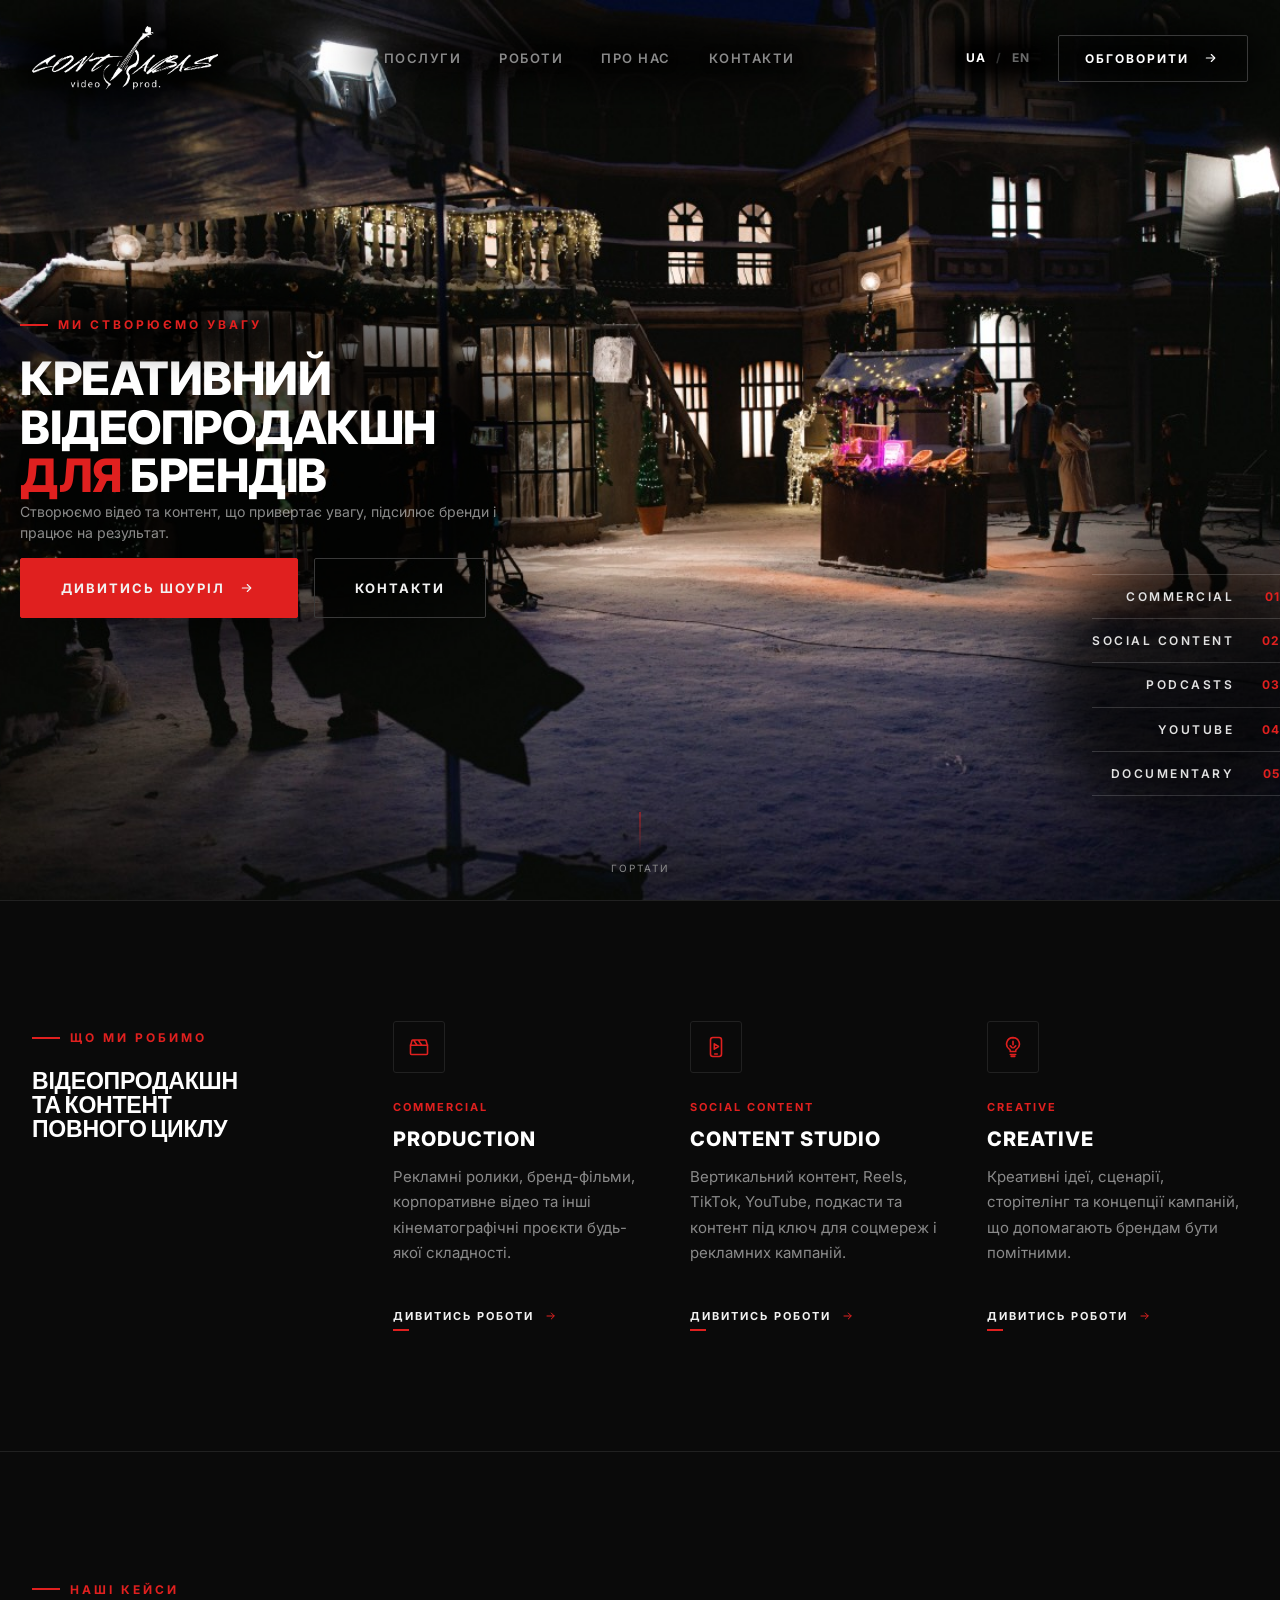
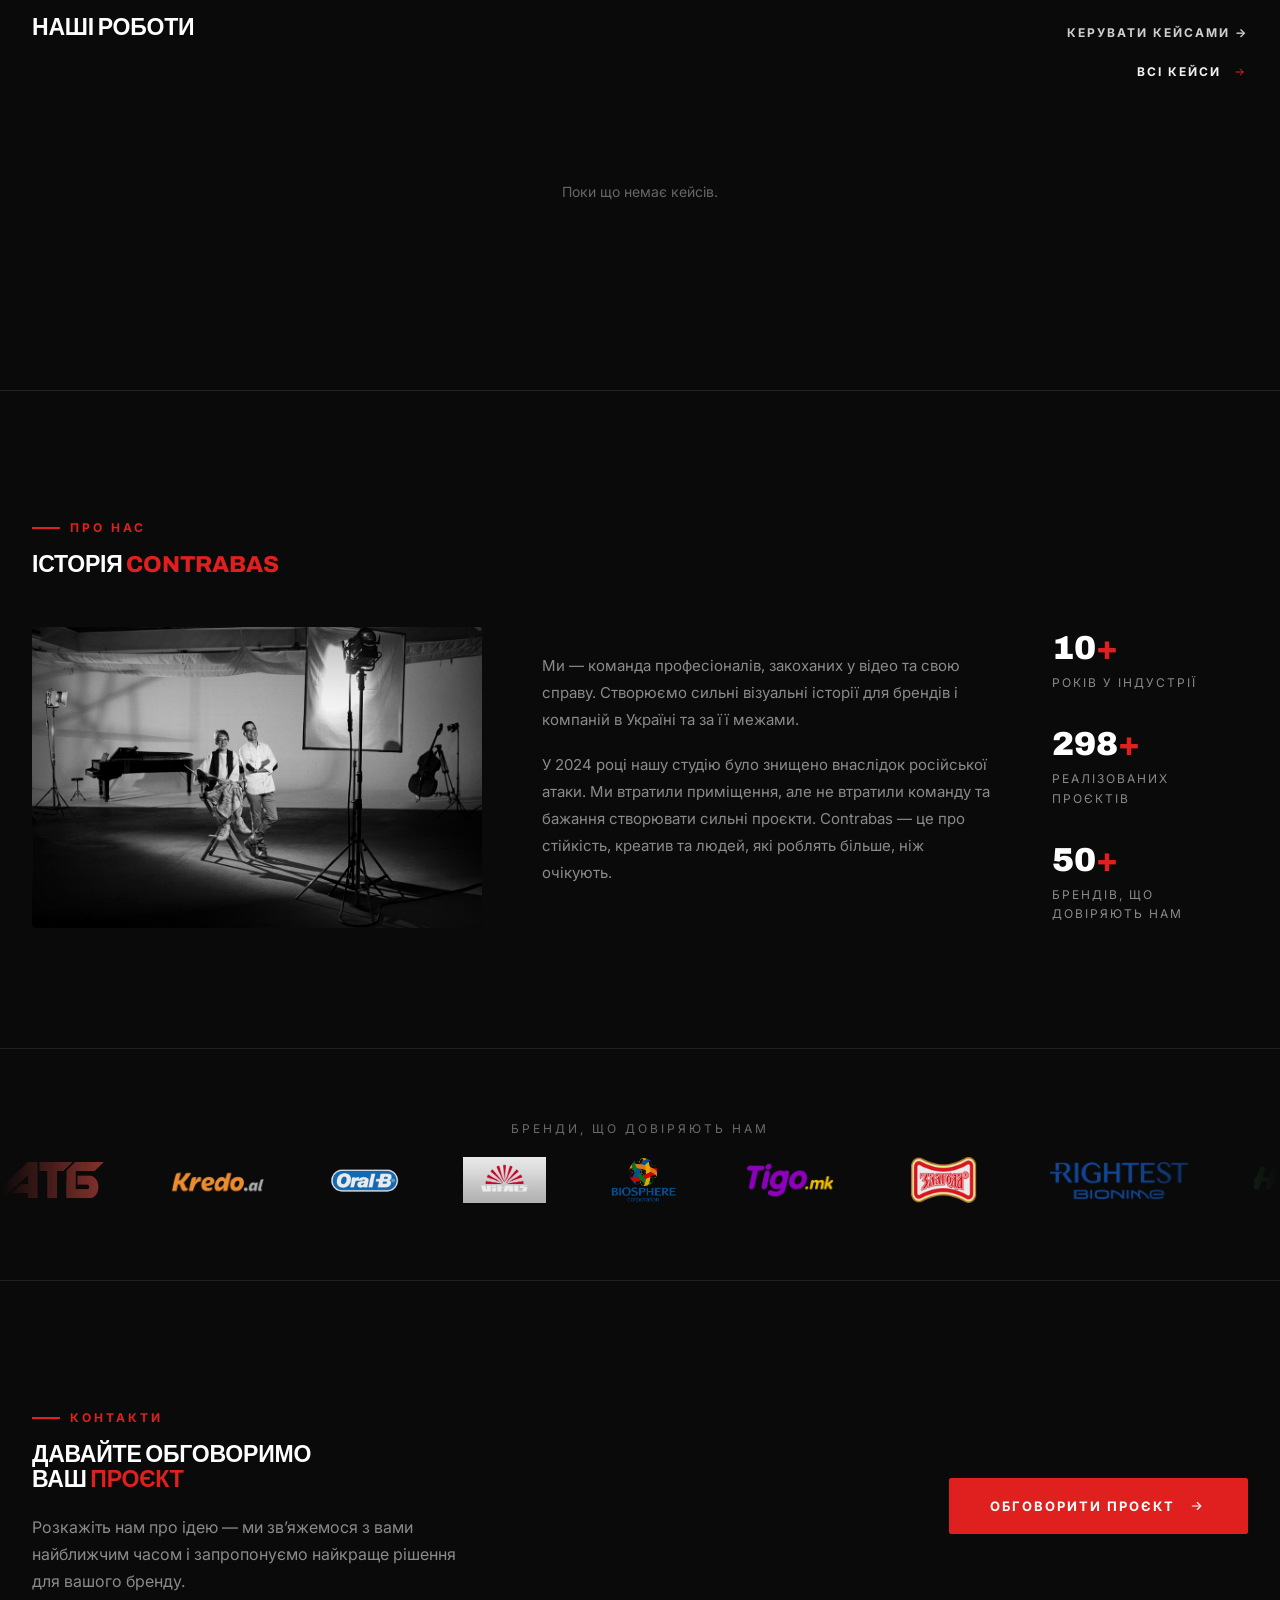
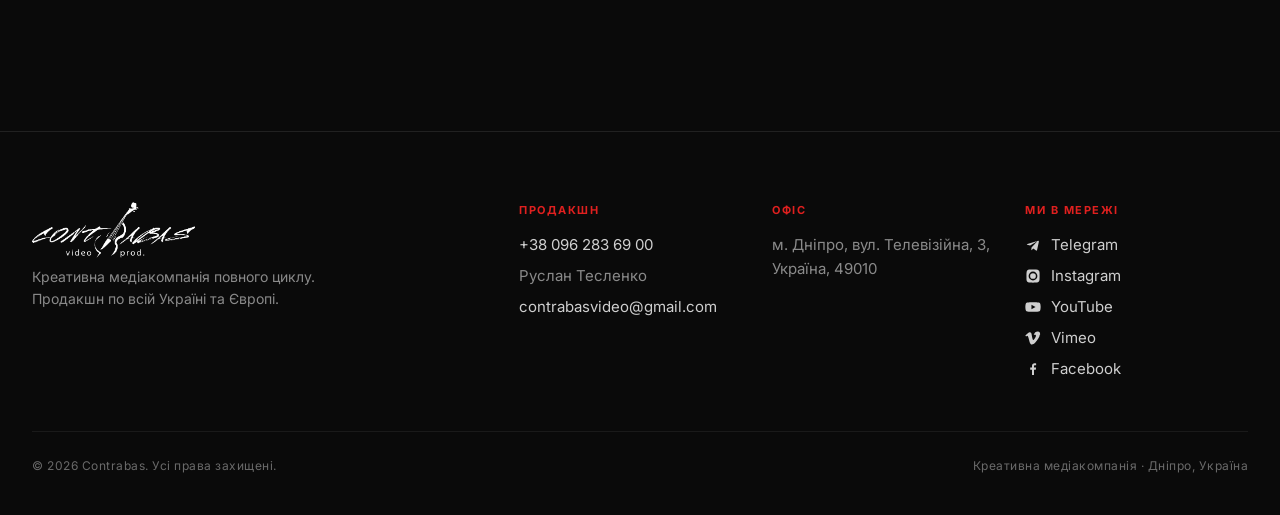
==== commit 76152896: "Add files via upload" ====
--- a/index.html
+++ b/index.html
@@ -41,8 +41,8 @@
     <link href="https://fonts.googleapis.com/css2?family=Archivo:wght@600;800;900&family=Inter:wght@400;500;600;700&display=swap" rel="stylesheet" />
 
     <!-- Redesign styles -->
-    <link href="include/css/contrabas-redesign.css?v=24" rel="stylesheet" />
-    <link href="include/css/contrabas-cases.css?v=24" rel="stylesheet" />
+    <link href="include/css/contrabas-redesign.css?v=27" rel="stylesheet" />
+    <link href="include/css/contrabas-cases.css?v=27" rel="stylesheet" />
 
     <!-- SEO: Schema.org -->
     <script type="application/ld+json">
@@ -117,7 +117,7 @@
         <video id="cx-hero-video" autoplay muted loop playsinline poster="include/img/photo_slider/photos6/SIM_5601.jpg">
             <!-- фонове відео зі зйомок під'єднується адміном (Vimeo/локальний файл) -->
         </video>
-        <img src="include/img/photo_slider/photos6/SIM_5601.jpg" alt="Contrabas — знімальний майданчик" />
+        <img id="cx-hero-img" src="include/img/hero/00-current.jpg" alt="Contrabas — знімальний майданчик" />
     </div>
 
     <div class="cx-hero__inner">
@@ -207,7 +207,7 @@
         </div>
         <div class="cx-about__grid">
             <div class="cx-about__img cx-reveal">
-                <img src="include/img/about/team-pavilion.jpg" alt="Команда Contrabas на зйомках" />
+                <img id="cx-about-img" src="include/img/about/team-pavilion.jpg" alt="Команда Contrabas на зйомках" />
             </div>
             <div class="cx-about__body cx-reveal" data-delay="1" id="cx-about-text">
                 <p>Ми — команда професіоналів, закоханих у відео та свою справу. Створюємо сильні візуальні історії для брендів і компаній в Україні та за її межами.</p>
@@ -340,7 +340,7 @@
 </div>
 
 <!-- Scripts -->
-<script src="include/js/contrabas-redesign.js?v=24"></script>
-<script src="include/js/contrabas-cases.js?v=24"></script>
+<script src="include/js/contrabas-redesign.js?v=27"></script>
+<script src="include/js/contrabas-cases.js?v=27"></script>
 </body>
 </html>
--- a/include/css/contrabas-redesign.css
+++ b/include/css/contrabas-redesign.css
@@ -116,8 +116,8 @@
   opacity: 1; transition: opacity .4s ease;
 }
 .cx-header.is-stuck .cx-logo::before { opacity: 0; }
-.cx-logo img { height: 40px; width: auto; display: block; transition: height .4s ease, filter .4s ease; filter: drop-shadow(0 2px 8px rgba(0,0,0,.7)); }
-.cx-header.is-stuck .cx-logo img { height: 32px; filter: none; }
+.cx-logo img { height: 64px; width: auto; display: block; transition: height .4s ease, filter .4s ease; filter: drop-shadow(0 2px 8px rgba(0,0,0,.7)); }
+.cx-header.is-stuck .cx-logo img { height: 50px; filter: none; }
 
 .cx-nav { display: flex; align-items: center; gap: 38px; position: relative; }
 .cx-nav::before {
@@ -467,7 +467,7 @@
 .cx-footer { border-top: 1px solid var(--line); padding: 70px 0 40px; }
 .cx-footer__top { display: grid; grid-template-columns: 1.2fr 2fr; gap: 50px; align-items: start; }
 .cx-footer__logo { display: inline-block; }
-.cx-footer__logo img { height: 44px; width: auto; display: block; }
+.cx-footer__logo img { height: 56px; width: auto; display: block; }
 .cx-footer__tagline { color: var(--txt-dim); font-size: 14px; line-height: 1.6; margin: 22px 0 0; }
 .cx-footer__cols { display: grid; grid-template-columns: repeat(3, 1fr); gap: 30px; }
 .cx-footer__col { display: flex; flex-direction: column; gap: 7px; }
@@ -546,6 +546,9 @@
   /* Коли відкрито мобільне меню — ховаємо лого за панеллю (лишається тільки бургер→×). */
   .cx-logo { transition: opacity .25s ease, visibility .25s; }
   body.cx-menu-open .cx-logo { opacity: 0; visibility: hidden; pointer-events: none; }
+  /* Збільшене лого — лише для ПК (правило вище); на телефоні/планшеті лишаємо як було. */
+  .cx-logo img { height: 40px; }
+  .cx-header.is-stuck .cx-logo img { height: 32px; }
 }
 @media (max-width: 760px) {
   .cx-container, .cx-header__inner, .cx-hero__inner { padding-left: 22px; padding-right: 22px; }
--- a/include/css/contrabas-cases.css
+++ b/include/css/contrabas-cases.css
@@ -283,6 +283,28 @@
 
 /* ---- Динамічний список відео у формі кейсу ---- */
 .cc-vhint { color: #7a7a7a; font-size: 12px; line-height: 1.5; margin: -2px 0 12px; }
+
+/* ---- Превʼю фото в екрані "Фото сайту" ---- */
+.cc-photo-preview { display: flex; align-items: center; gap: 12px; margin: -4px 0 12px; }
+.cc-photo-preview span { color: #7a7a7a; font-size: 12px; flex: 0 0 auto; }
+.cc-photo-preview img { width: 120px; height: 72px; object-fit: cover; border-radius: 4px; border: 1px solid #262626; background: #0b0b0b; }
+
+/* ---- Зона перетягування фото (drag & drop) ---- */
+.cc-drop { position: relative; border: 2px dashed #333; border-radius: 8px; background: #0d0d0d; padding: 26px 18px;
+  text-align: center; cursor: pointer; transition: border-color .2s, background .2s; margin-bottom: 10px; }
+.cc-drop:hover { border-color: #4a4a4a; background: #101010; }
+.cc-drop.is-drag { border-color: #e0201f; background: #1a0d0d; }
+/* pointer-events:none — щоб drop/клік ішли на всю зону (.cc-drop), а не на сам
+   input (інакше файл-інпут нативно теж ловив би drop → подвійне завантаження). */
+.cc-drop__input { position: absolute; inset: 0; width: 100%; height: 100%; opacity: 0; pointer-events: none; }
+.cc-drop__inner { pointer-events: none; }
+.cc-drop__ico { font-size: 26px; color: #e0201f; line-height: 1; margin-bottom: 8px; }
+.cc-drop__title { color: #eaeaea; font-size: 15px; font-weight: 600; }
+.cc-drop__sub { color: #7a7a7a; font-size: 12px; margin-top: 4px; }
+.cc-drop__url { margin: 2px 0 4px; }
+.cc-drop__url summary { color: #7a7a7a; font-size: 12px; cursor: pointer; user-select: none; list-style: revert; }
+.cc-drop__url summary:hover { color: #aaa; }
+.cc-drop__url input { margin-top: 8px; }
 .cc-videos { display: flex; flex-direction: column; gap: 10px; }
 .cc-vrow { display: flex; align-items: center; gap: 12px; background: #0b0b0b; border: 1px solid #262626; border-radius: 4px; padding: 8px 10px; }
 .cc-vrow--cover { border-color: #3a2a2a; }
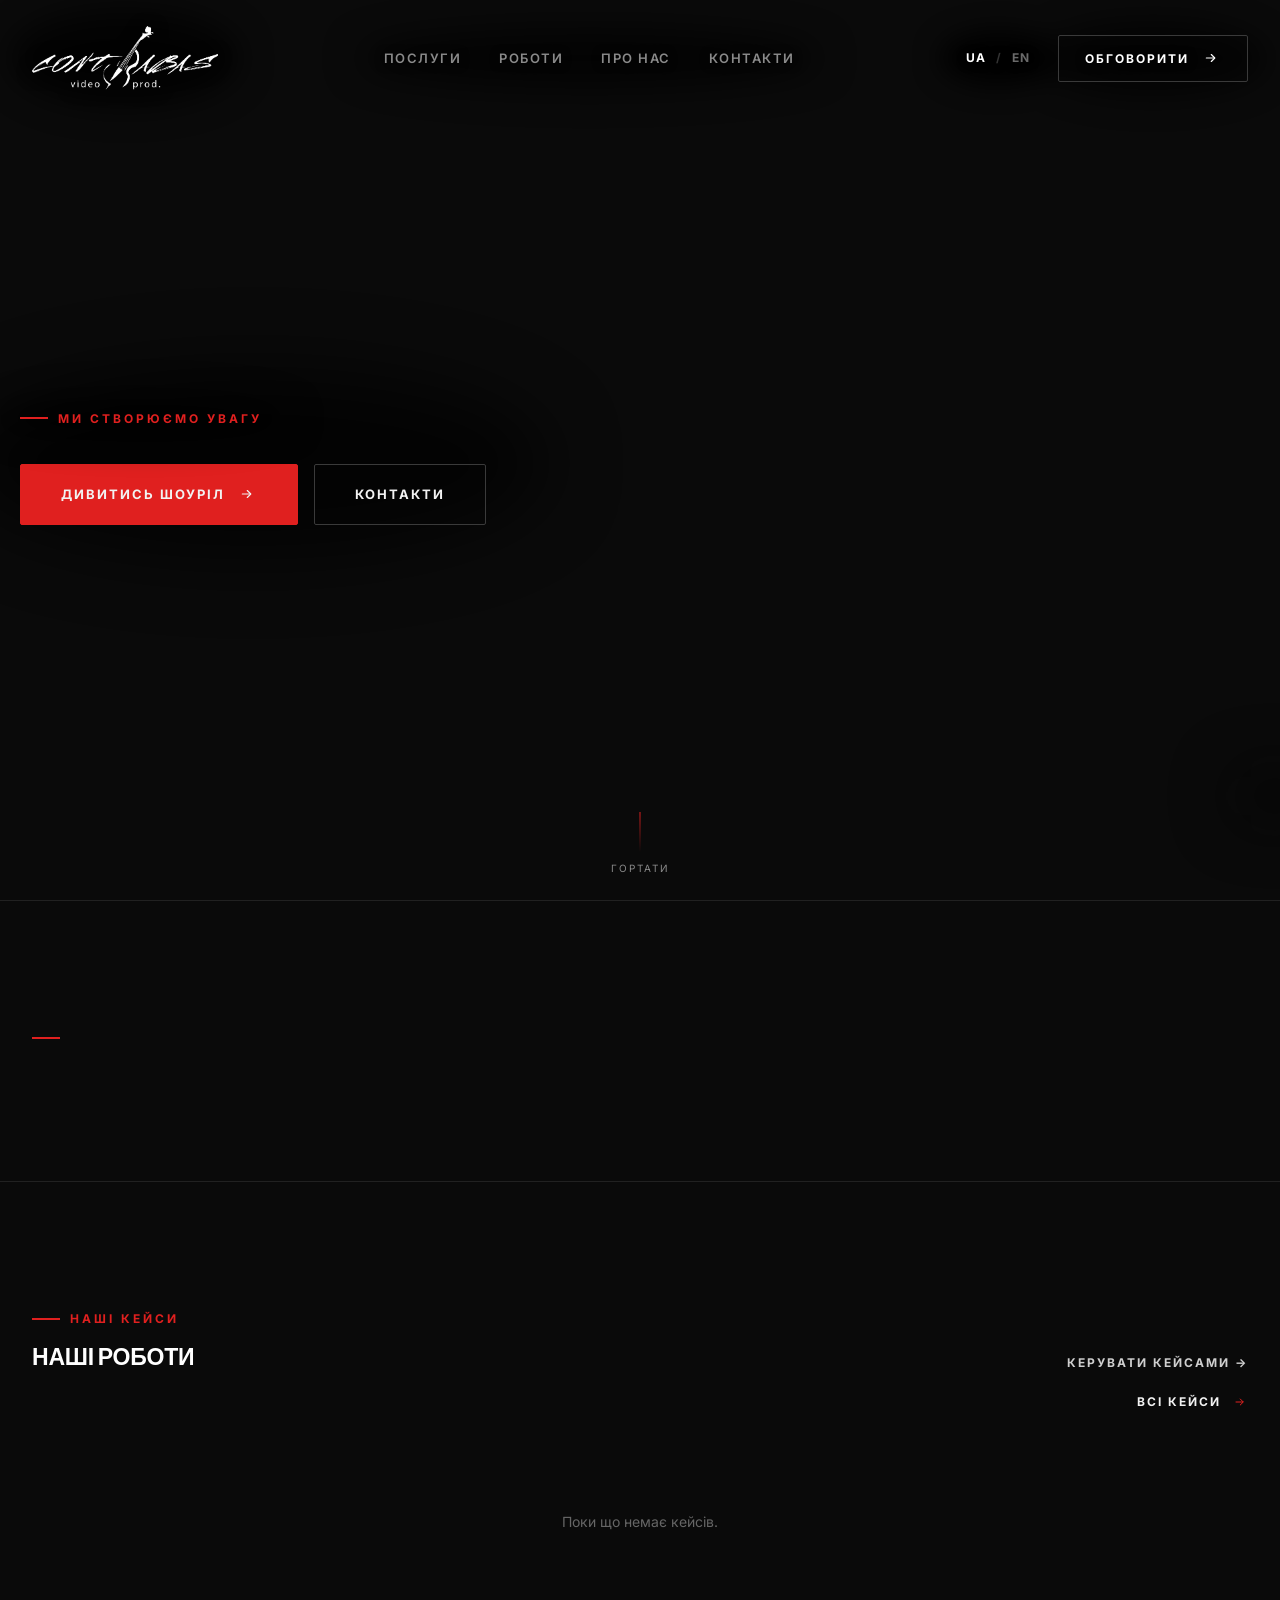
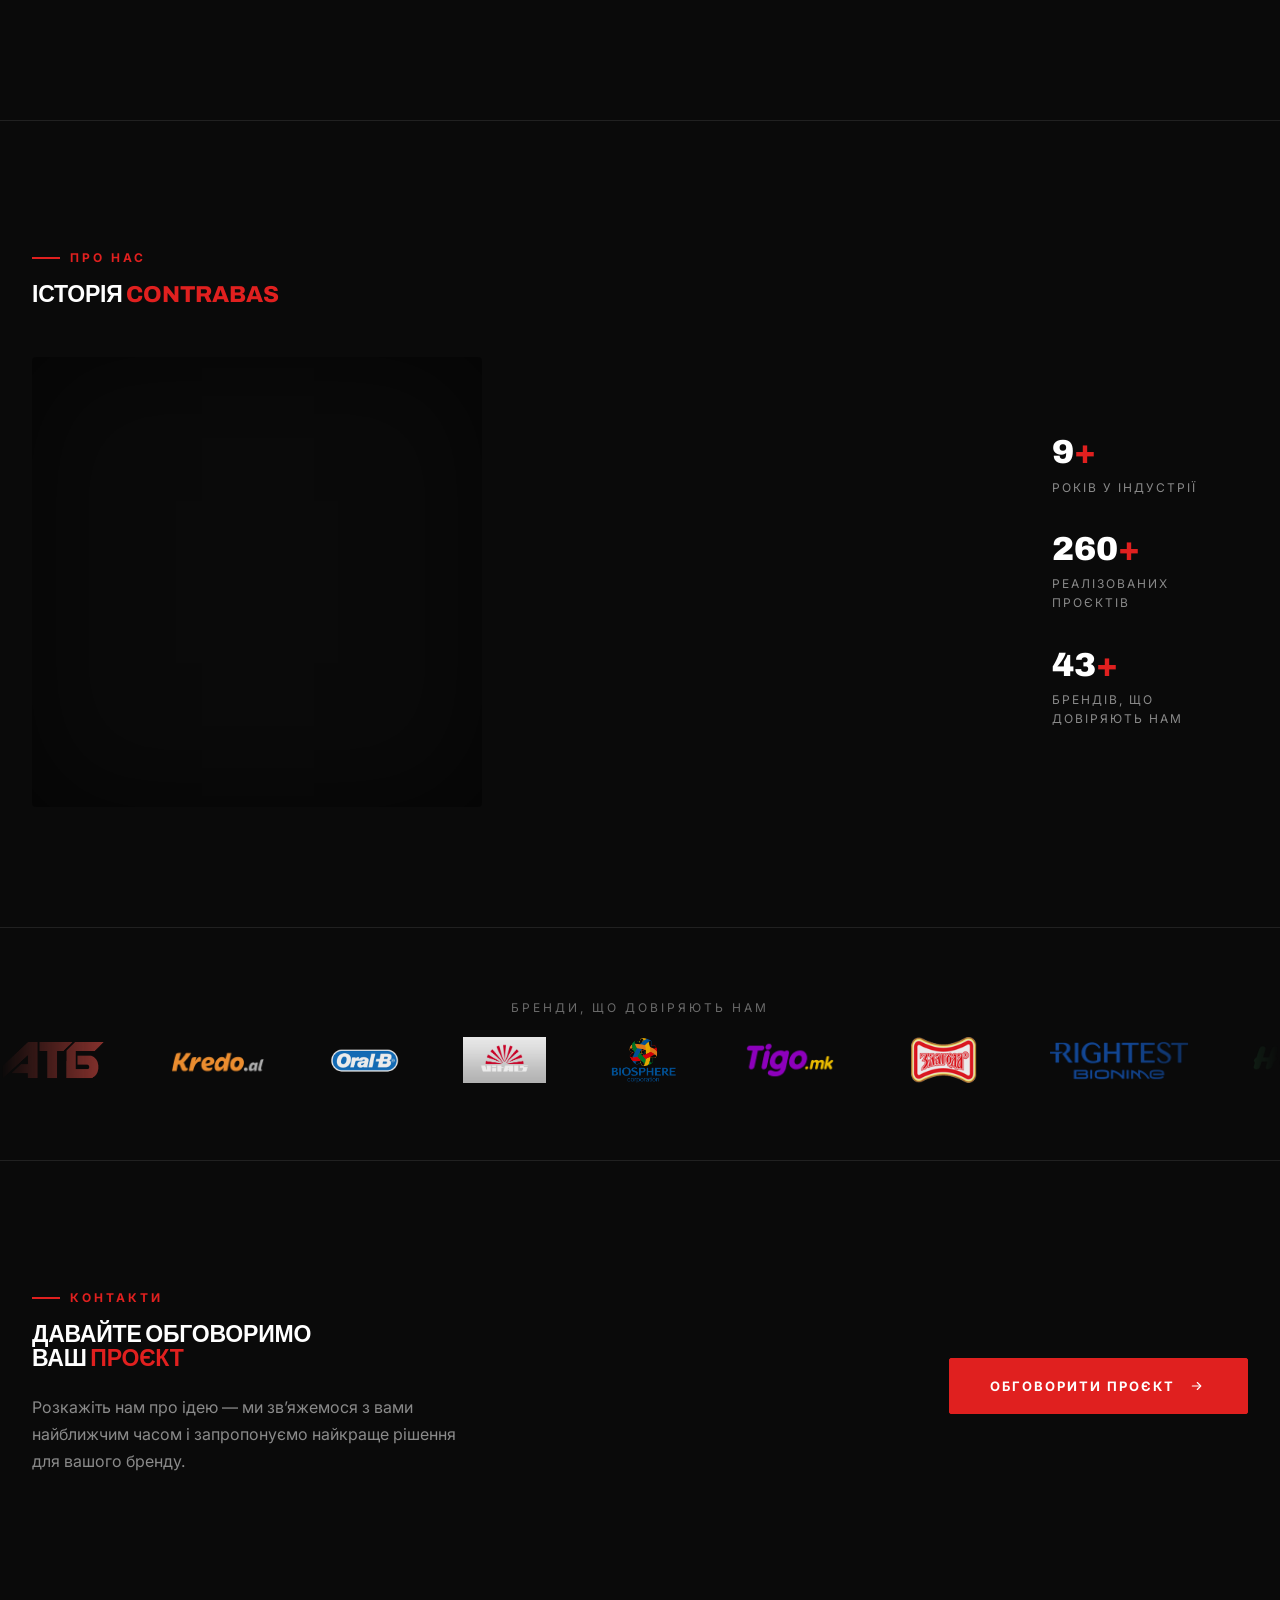
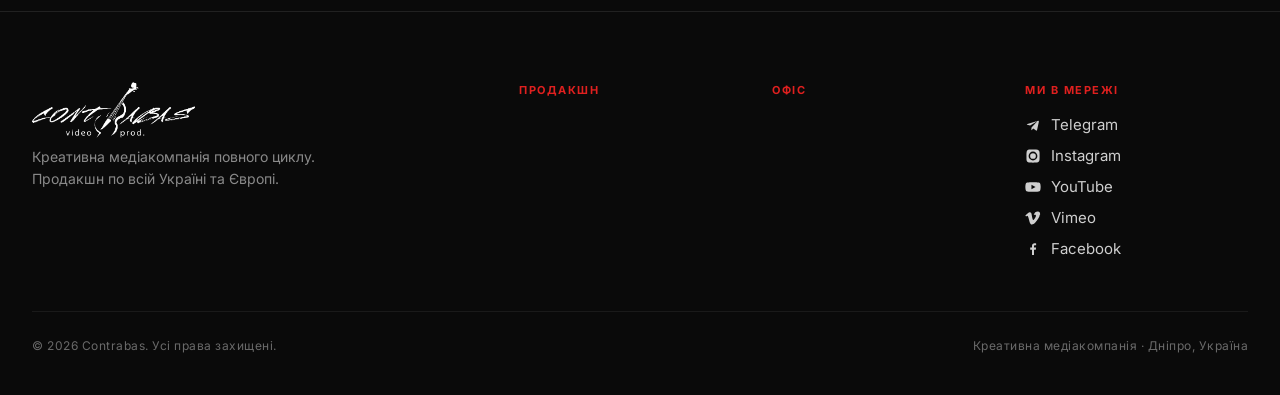
==== commit 150a6ee7: "Add files via upload" ====
--- a/index.html
+++ b/index.html
@@ -38,11 +38,13 @@
     <!-- Fonts -->
     <link rel="preconnect" href="https://fonts.googleapis.com" />
     <link rel="preconnect" href="https://fonts.gstatic.com" crossorigin />
+    <link rel="preconnect" href="https://script.google.com" />
+    <link rel="preconnect" href="https://script.googleusercontent.com" />
     <link href="https://fonts.googleapis.com/css2?family=Archivo:wght@600;800;900&family=Inter:wght@400;500;600;700&display=swap" rel="stylesheet" />
 
     <!-- Redesign styles -->
-    <link href="include/css/contrabas-redesign.css?v=27" rel="stylesheet" />
-    <link href="include/css/contrabas-cases.css?v=27" rel="stylesheet" />
+    <link href="include/css/contrabas-redesign.css?v=34" rel="stylesheet" />
+    <link href="include/css/contrabas-cases.css?v=34" rel="stylesheet" />
 
     <!-- SEO: Schema.org -->
     <script type="application/ld+json">
@@ -74,6 +76,14 @@
 </head>
 <body class="cx">
 
+<!-- Loading-гейт: лише на найперший візит (поки немає кешу), блокує сайт до відповіді таблиці -->
+<div class="cx-gate" id="cx-gate">
+    <div class="cx-gate__pct" id="cx-gate-pct">0%</div>
+    <div class="cx-gate__track"><div class="cx-gate__bar" id="cx-gate-bar"></div></div>
+    <div class="cx-gate__msg" id="cx-gate-msg"></div>
+    <div class="cx-gate__sub" id="cx-gate-sub"></div>
+</div>
+
 <!-- ============ HEADER ============ -->
 <header class="cx-header" id="cx-header">
     <div class="cx-header__inner">
@@ -114,30 +124,26 @@
 <!-- ============ HERO ============ -->
 <section class="cx-hero" id="top">
     <div class="cx-hero__media">
-        <video id="cx-hero-video" autoplay muted loop playsinline poster="include/img/photo_slider/photos6/SIM_5601.jpg">
+        <video id="cx-hero-video" autoplay muted loop playsinline>
             <!-- фонове відео зі зйомок під'єднується адміном (Vimeo/локальний файл) -->
         </video>
-        <img id="cx-hero-img" src="include/img/hero/00-current.jpg" alt="Contrabas — знімальний майданчик" />
+        <!-- Фото підтягується з Google Таблиці (screenPhotos -> hero_photo_*) в JS. -->
+        <img id="cx-hero-img" src="[data-uri]" alt="Contrabas — знімальний майданчик" />
     </div>
 
     <div class="cx-hero__inner">
         <div class="cx-hero__main">
             <span class="cx-eyebrow cx-reveal">Ми створюємо увагу</span>
-            <h1 class="cx-hero__title cx-display cx-reveal" id="cx-hero-title" data-delay="1">Креативний<br>відеопродакшн<br><span class="accent">для</span> брендів</h1>
-            <p class="cx-hero__lead cx-reveal" id="cx-hero-lead" data-delay="2">Створюємо відео та контент, що привертає увагу, підсилює бренди і працює на результат.</p>
+            <h1 class="cx-hero__title cx-display cx-reveal" id="cx-hero-title" data-delay="1"></h1>
+            <p class="cx-hero__lead cx-reveal" id="cx-hero-lead" data-delay="2"></p>
             <div class="cx-hero__actions cx-reveal" data-delay="3">
                 <a href="#work" class="cx-btn cx-btn--solid cx-btn--lg" data-video="https://vimeo.com/784082737">Дивитись шоуріл <span class="cx-btn__arw">→</span></a>
                 <a href="#contact" class="cx-btn cx-btn--lg">Контакти</a>
             </div>
         </div>
 
-        <ul class="cx-hero__list cx-reveal" id="cx-hero-list" data-delay="2">
-            <li><a href="#work" data-filter="Commercial"><span>Commercial</span><span class="num">01</span></a></li>
-            <li><a href="#work" data-filter="Social Content"><span>Social Content</span><span class="num">02</span></a></li>
-            <li><a href="#work" data-filter="Podcasts"><span>Podcasts</span><span class="num">03</span></a></li>
-            <li><a href="#work" data-filter="YouTube"><span>YouTube</span><span class="num">04</span></a></li>
-            <li><a href="#work" data-filter="Documentary"><span>Documentary</span><span class="num">05</span></a></li>
-        </ul>
+        <!-- Список напрямків будується з категорій Google Таблиці (renderHeroList). -->
+        <ul class="cx-hero__list cx-reveal" id="cx-hero-list" data-delay="2"></ul>
     </div>
 
     <div class="cx-hero__scroll">
@@ -151,41 +157,12 @@
     <div class="cx-container">
         <div class="cx-services__grid">
             <div class="cx-services__intro cx-reveal">
-                <span class="cx-eyebrow" id="cx-services-eyebrow">Що ми робимо</span>
-                <h2 class="cx-section-title" id="cx-services-title">Відеопродакшн<br>та контент<br>повного циклу</h2>
-            </div>
-
-            <div class="cx-services__cards" id="cx-services-cards">
-                <div class="cx-service cx-reveal" data-delay="1">
-                    <div class="cx-service__ico">
-                        <svg viewBox="0 0 24 24" fill="none" stroke="currentColor" stroke-width="1.6"><path d="M3.5 10.2h17v8.3a1 1 0 01-1 1h-15a1 1 0 01-1-1v-8.3z"/><path d="M3.7 10.2l1.2-4.4a1 1 0 011-.75h12.2a1 1 0 011 .75l1.2 4.4M6.8 5.3l3.2 4.9M11.4 5.1l3.2 4.9" stroke-linecap="round" stroke-linejoin="round"/></svg>
-                    </div>
-                    <span class="cx-service__tag">Commercial</span>
-                    <h3>Production</h3>
-                    <p>Рекламні ролики, бренд-фільми, корпоративне відео та інші кінематографічні проєкти будь-якої складності.</p>
-                    <a href="#work" class="cx-service__more" data-filter="Commercial">Дивитись роботи</a>
-                </div>
-
-                <div class="cx-service cx-reveal" data-delay="2">
-                    <div class="cx-service__ico">
-                        <svg viewBox="0 0 24 24" fill="none" stroke="currentColor" stroke-width="1.6"><rect x="6.5" y="2.5" width="11" height="19" rx="2.4"/><path d="M10.7 19h2.6" stroke-linecap="round"/><path d="M10.3 8.8l4.2 2.7-4.2 2.7z" stroke-linejoin="round"/></svg>
-                    </div>
-                    <span class="cx-service__tag">Social Content</span>
-                    <h3>Content Studio</h3>
-                    <p>Вертикальний контент, Reels, TikTok, YouTube, подкасти та контент під ключ для соцмереж і рекламних кампаній.</p>
-                    <a href="#work" class="cx-service__more" data-filter="Social Content">Дивитись роботи</a>
-                </div>
-
-                <div class="cx-service cx-reveal" data-delay="3">
-                    <div class="cx-service__ico">
-                        <svg viewBox="0 0 24 24" fill="none" stroke="currentColor" stroke-width="1.6"><path d="M12 2.6a6.4 6.4 0 00-3.7 11.6c.6.4 1 1.1 1 1.9v.4h5.4v-.4c0-.8.4-1.5 1-1.9A6.4 6.4 0 0012 2.6z"/><path d="M9.3 19.5h5.4M10.2 21.4h3.6" stroke-linecap="round"/><path d="M12 6.3v3.4M9.3 10.9l1.9 1.9M14.7 10.9l-1.9 1.9" stroke-linecap="round"/></svg>
-                    </div>
-                    <span class="cx-service__tag">Creative</span>
-                    <h3>Creative</h3>
-                    <p>Креативні ідеї, сценарії, сторітелінг та концепції кампаній, що допомагають брендам бути помітними.</p>
-                    <a href="#work" class="cx-service__more" data-filter="all">Дивитись роботи</a>
-                </div>
-            </div>
+                <span class="cx-eyebrow" id="cx-services-eyebrow"></span>
+                <h2 class="cx-section-title" id="cx-services-title"></h2>
+            </div>
+
+            <!-- Картки будуються з Google Таблиці (renderServicesCards). -->
+            <div class="cx-services__cards" id="cx-services-cards"></div>
         </div>
     </div>
 </section>
@@ -207,12 +184,11 @@
         </div>
         <div class="cx-about__grid">
             <div class="cx-about__img cx-reveal">
-                <img id="cx-about-img" src="include/img/about/team-pavilion.jpg" alt="Команда Contrabas на зйомках" />
-            </div>
-            <div class="cx-about__body cx-reveal" data-delay="1" id="cx-about-text">
-                <p>Ми — команда професіоналів, закоханих у відео та свою справу. Створюємо сильні візуальні історії для брендів і компаній в Україні та за її межами.</p>
-                <p>У 2024 році нашу студію було знищено внаслідок російської атаки. Ми втратили приміщення, але не втратили команду та бажання створювати сильні проєкти. Contrabas — це про стійкість, креатив та людей, які роблять більше, ніж очікують.</p>
-            </div>
+                <!-- Фото підтягується з Google Таблиці (about_photo_*) в JS. -->
+                <img id="cx-about-img" src="[data-uri]" alt="Команда Contrabas на зйомках" />
+            </div>
+            <!-- Текст підтягується з Google Таблиці (applyAboutToPage). -->
+            <div class="cx-about__body cx-reveal" data-delay="1" id="cx-about-text"></div>
             <div class="cx-stats cx-reveal" data-delay="2">
                 <div class="cx-stat">
                     <div class="cx-stat__num" data-count="10">0<span class="plus">+</span></div>
@@ -281,21 +257,21 @@
             <div class="cx-footer__cols">
                 <div class="cx-footer__col">
                     <b>Продакшн</b>
-                    <a href="tel:+380962836900" id="cx-footer-phone">+38 096 283 69 00</a>
-                    <span id="cx-footer-manager">Руслан Тесленко</span>
-                    <a href="mailto:contrabasvideo@gmail.com" id="cx-footer-email">contrabasvideo@gmail.com</a>
+                    <a href="tel:" id="cx-footer-phone"></a>
+                    <span id="cx-footer-manager"></span>
+                    <a href="mailto:" id="cx-footer-email"></a>
                 </div>
                 <div class="cx-footer__col">
                     <b>Офіс</b>
-                    <span id="cx-footer-address1">м. Дніпро, вул. Телевізійна, 3, Україна, 49010</span>
+                    <span id="cx-footer-address1"></span>
                 </div>
                 <div class="cx-footer__col">
                     <b>Ми в мережі</b>
-                    <a id="cx-footer-s-telegram" class="cx-footer__social" href="https://t.me/contrabasvideo" target="_blank" rel="noopener"><svg viewBox="0 0 24 24"><path d="M9.8 15.6l-.4 4.1c.5 0 .8-.2 1.1-.5l2-1.9 4.1 3c.8.4 1.3.2 1.5-.7l2.7-12.6c.2-1-.4-1.4-1-1.2L3.6 10.4c-1 .4-1 .9-.2 1.2l4.3 1.3 9.9-6.2c.5-.3.9-.1.5.2z"/></svg>Telegram</a>
-                    <a id="cx-footer-s-instagram" class="cx-footer__social" href="https://www.instagram.com/contrabas__video/" target="_blank" rel="noopener"><svg viewBox="0 0 24 24"><path d="M12 2.2c3.2 0 3.6 0 4.9.1 1.2.1 1.8.3 2.2.4.6.2 1 .5 1.4.9.4.4.7.8.9 1.4.2.4.4 1 .4 2.2.1 1.3.1 1.7.1 4.9s0 3.6-.1 4.9c-.1 1.2-.3 1.8-.4 2.2-.2.6-.5 1-.9 1.4-.4.4-.8.7-1.4.9-.4.2-1 .4-2.2.4-1.3.1-1.7.1-4.9.1s-3.6 0-4.9-.1c-1.2-.1-1.8-.3-2.2-.4-.6-.2-1-.5-1.4-.9-.4-.4-.7-.8-.9-1.4-.2-.4-.4-1-.4-2.2C2.2 15.6 2.2 15.2 2.2 12s0-3.6.1-4.9c.1-1.2.3-1.8.4-2.2.2-.6.5-1 .9-1.4.4-.4.8-.7 1.4-.9.4-.2 1-.4 2.2-.4C8.4 2.2 8.8 2.2 12 2.2zm0 3.2A6.6 6.6 0 1012 18.6 6.6 6.6 0 0012 5.4zm0 10.9a4.3 4.3 0 110-8.6 4.3 4.3 0 010 8.6zm6.8-11.2a1.5 1.5 0 11-3 0 1.5 1.5 0 013 0z"/></svg>Instagram</a>
-                    <a id="cx-footer-s-youtube" class="cx-footer__social" href="https://www.youtube.com/channel/UCswZGoXj28dcmqR9uB-xR-Q" target="_blank" rel="noopener"><svg viewBox="0 0 24 24"><path d="M23 7.5a3 3 0 00-2.1-2.1C19 4.9 12 4.9 12 4.9s-7 0-8.9.5A3 3 0 001 7.5 31 31 0 00.5 12 31 31 0 001 16.5a3 3 0 002.1 2.1c1.9.5 8.9.5 8.9.5s7 0 8.9-.5a3 3 0 002.1-2.1A31 31 0 0023.5 12 31 31 0 0023 7.5zM9.7 15.5v-7l6.1 3.5-6.1 3.5z"/></svg>YouTube</a>
-                    <a id="cx-footer-s-vimeo" class="cx-footer__social" href="https://vimeo.com/user38440932" target="_blank" rel="noopener"><svg viewBox="0 0 24 24"><path d="M22 7.4c-.1 2.1-1.6 5-4.4 8.7-2.9 3.8-5.4 5.8-7.4 5.8-1.3 0-2.3-1.1-3.2-3.4L5.3 12c-.6-2.3-1.3-3.4-2-3.4-.2 0-.7.3-1.7 1L.5 8.3c1.1-1 2.2-2 3.3-3C5.3 4.1 6.4 3.5 7 3.4c1.6-.2 2.6.9 3 3.3.4 2.6.7 4.2.9 4.8.5 2.3 1 3.4 1.7 3.4.5 0 1.2-.8 2.2-2.4 1-1.6 1.5-2.8 1.6-3.6.1-1.2-.4-1.8-1.6-1.8-.5 0-1.1.1-1.7.4 1.1-3.6 3.2-5.3 6.3-5.2 2.3.1 3.4 1.6 3.3 4.5z"/></svg>Vimeo</a>
-                    <a id="cx-footer-s-facebook" class="cx-footer__social" href="https://www.facebook.com/contrabas.video.prod" target="_blank" rel="noopener"><svg viewBox="0 0 24 24"><path d="M13.5 21v-8h2.7l.4-3.1h-3.1V7.9c0-.9.3-1.5 1.6-1.5h1.6V3.6c-.3 0-1.2-.1-2.3-.1-2.3 0-3.9 1.4-3.9 4v2.3H7.8V13h2.7v8h3z"/></svg>Facebook</a>
+                    <a id="cx-footer-s-telegram" class="cx-footer__social" href="#" target="_blank" rel="noopener"><svg viewBox="0 0 24 24"><path d="M9.8 15.6l-.4 4.1c.5 0 .8-.2 1.1-.5l2-1.9 4.1 3c.8.4 1.3.2 1.5-.7l2.7-12.6c.2-1-.4-1.4-1-1.2L3.6 10.4c-1 .4-1 .9-.2 1.2l4.3 1.3 9.9-6.2c.5-.3.9-.1.5.2z"/></svg>Telegram</a>
+                    <a id="cx-footer-s-instagram" class="cx-footer__social" href="#" target="_blank" rel="noopener"><svg viewBox="0 0 24 24"><path d="M12 2.2c3.2 0 3.6 0 4.9.1 1.2.1 1.8.3 2.2.4.6.2 1 .5 1.4.9.4.4.7.8.9 1.4.2.4.4 1 .4 2.2.1 1.3.1 1.7.1 4.9s0 3.6-.1 4.9c-.1 1.2-.3 1.8-.4 2.2-.2.6-.5 1-.9 1.4-.4.4-.8.7-1.4.9-.4.2-1 .4-2.2.4-1.3.1-1.7.1-4.9.1s-3.6 0-4.9-.1c-1.2-.1-1.8-.3-2.2-.4-.6-.2-1-.5-1.4-.9-.4-.4-.7-.8-.9-1.4-.2-.4-.4-1-.4-2.2C2.2 15.6 2.2 15.2 2.2 12s0-3.6.1-4.9c.1-1.2.3-1.8.4-2.2.2-.6.5-1 .9-1.4.4-.4.8-.7 1.4-.9.4-.2 1-.4 2.2-.4C8.4 2.2 8.8 2.2 12 2.2zm0 3.2A6.6 6.6 0 1012 18.6 6.6 6.6 0 0012 5.4zm0 10.9a4.3 4.3 0 110-8.6 4.3 4.3 0 010 8.6zm6.8-11.2a1.5 1.5 0 11-3 0 1.5 1.5 0 013 0z"/></svg>Instagram</a>
+                    <a id="cx-footer-s-youtube" class="cx-footer__social" href="#" target="_blank" rel="noopener"><svg viewBox="0 0 24 24"><path d="M23 7.5a3 3 0 00-2.1-2.1C19 4.9 12 4.9 12 4.9s-7 0-8.9.5A3 3 0 001 7.5 31 31 0 00.5 12 31 31 0 001 16.5a3 3 0 002.1 2.1c1.9.5 8.9.5 8.9.5s7 0 8.9-.5a3 3 0 002.1-2.1A31 31 0 0023.5 12 31 31 0 0023 7.5zM9.7 15.5v-7l6.1 3.5-6.1 3.5z"/></svg>YouTube</a>
+                    <a id="cx-footer-s-vimeo" class="cx-footer__social" href="#" target="_blank" rel="noopener"><svg viewBox="0 0 24 24"><path d="M22 7.4c-.1 2.1-1.6 5-4.4 8.7-2.9 3.8-5.4 5.8-7.4 5.8-1.3 0-2.3-1.1-3.2-3.4L5.3 12c-.6-2.3-1.3-3.4-2-3.4-.2 0-.7.3-1.7 1L.5 8.3c1.1-1 2.2-2 3.3-3C5.3 4.1 6.4 3.5 7 3.4c1.6-.2 2.6.9 3 3.3.4 2.6.7 4.2.9 4.8.5 2.3 1 3.4 1.7 3.4.5 0 1.2-.8 2.2-2.4 1-1.6 1.5-2.8 1.6-3.6.1-1.2-.4-1.8-1.6-1.8-.5 0-1.1.1-1.7.4 1.1-3.6 3.2-5.3 6.3-5.2 2.3.1 3.4 1.6 3.3 4.5z"/></svg>Vimeo</a>
+                    <a id="cx-footer-s-facebook" class="cx-footer__social" href="#" target="_blank" rel="noopener"><svg viewBox="0 0 24 24"><path d="M13.5 21v-8h2.7l.4-3.1h-3.1V7.9c0-.9.3-1.5 1.6-1.5h1.6V3.6c-.3 0-1.2-.1-2.3-.1-2.3 0-3.9 1.4-3.9 4v2.3H7.8V13h2.7v8h3z"/></svg>Facebook</a>
                 </div>
             </div>
         </div>
@@ -340,7 +316,7 @@
 </div>
 
 <!-- Scripts -->
-<script src="include/js/contrabas-redesign.js?v=27"></script>
-<script src="include/js/contrabas-cases.js?v=27"></script>
+<script src="include/js/contrabas-redesign.js?v=34"></script>
+<script src="include/js/contrabas-cases.js?v=34"></script>
 </body>
 </html>
--- a/include/css/contrabas-redesign.css
+++ b/include/css/contrabas-redesign.css
@@ -19,6 +19,32 @@
   overflow-x: hidden;
 }
 body.cx.no-scroll { overflow: hidden; }
+
+/* ---------- Loading-гейт (лише перший візит, поки немає кешу) ---------- */
+.cx-gate {
+  position: fixed; inset: 0; z-index: 100000; display: flex; flex-direction: column;
+  align-items: center; justify-content: center; gap: 18px;
+  background: #0a0a0a; opacity: 0; visibility: hidden; pointer-events: none;
+  transition: opacity .35s ease, visibility .35s;
+}
+.cx-gate.is-visible { opacity: 1; visibility: visible; pointer-events: auto; }
+.cx-gate__pct {
+  font-family: 'Archivo', sans-serif; font-weight: 900; font-size: clamp(40px, 8vw, 64px);
+  color: #fff; line-height: 1; letter-spacing: -0.02em; font-variant-numeric: tabular-nums;
+}
+.cx-gate__track {
+  width: min(280px, 70vw); height: 4px; border-radius: 4px; background: #1c1c1c; overflow: hidden;
+}
+.cx-gate__bar {
+  height: 100%; width: 0%; border-radius: 4px;
+  background: linear-gradient(90deg, var(--red, #e0201f), var(--red-bright, #ff3b3b));
+  transition: width .12s linear;
+}
+.cx-gate__msg {
+  font-family: 'Archivo', sans-serif; font-weight: 800; text-transform: uppercase;
+  letter-spacing: .5px; font-size: 13px; color: #8a8a8a; margin-top: 4px;
+}
+.cx-gate__sub { font-size: 12px; color: #6a6a6a; text-align: center; max-width: 320px; padding: 0 20px; }
 .cx img { max-width: 100%; display: block; }
 .cx a { color: inherit; text-decoration: none; }
 .cx ul { list-style: none; margin: 0; padding: 0; }
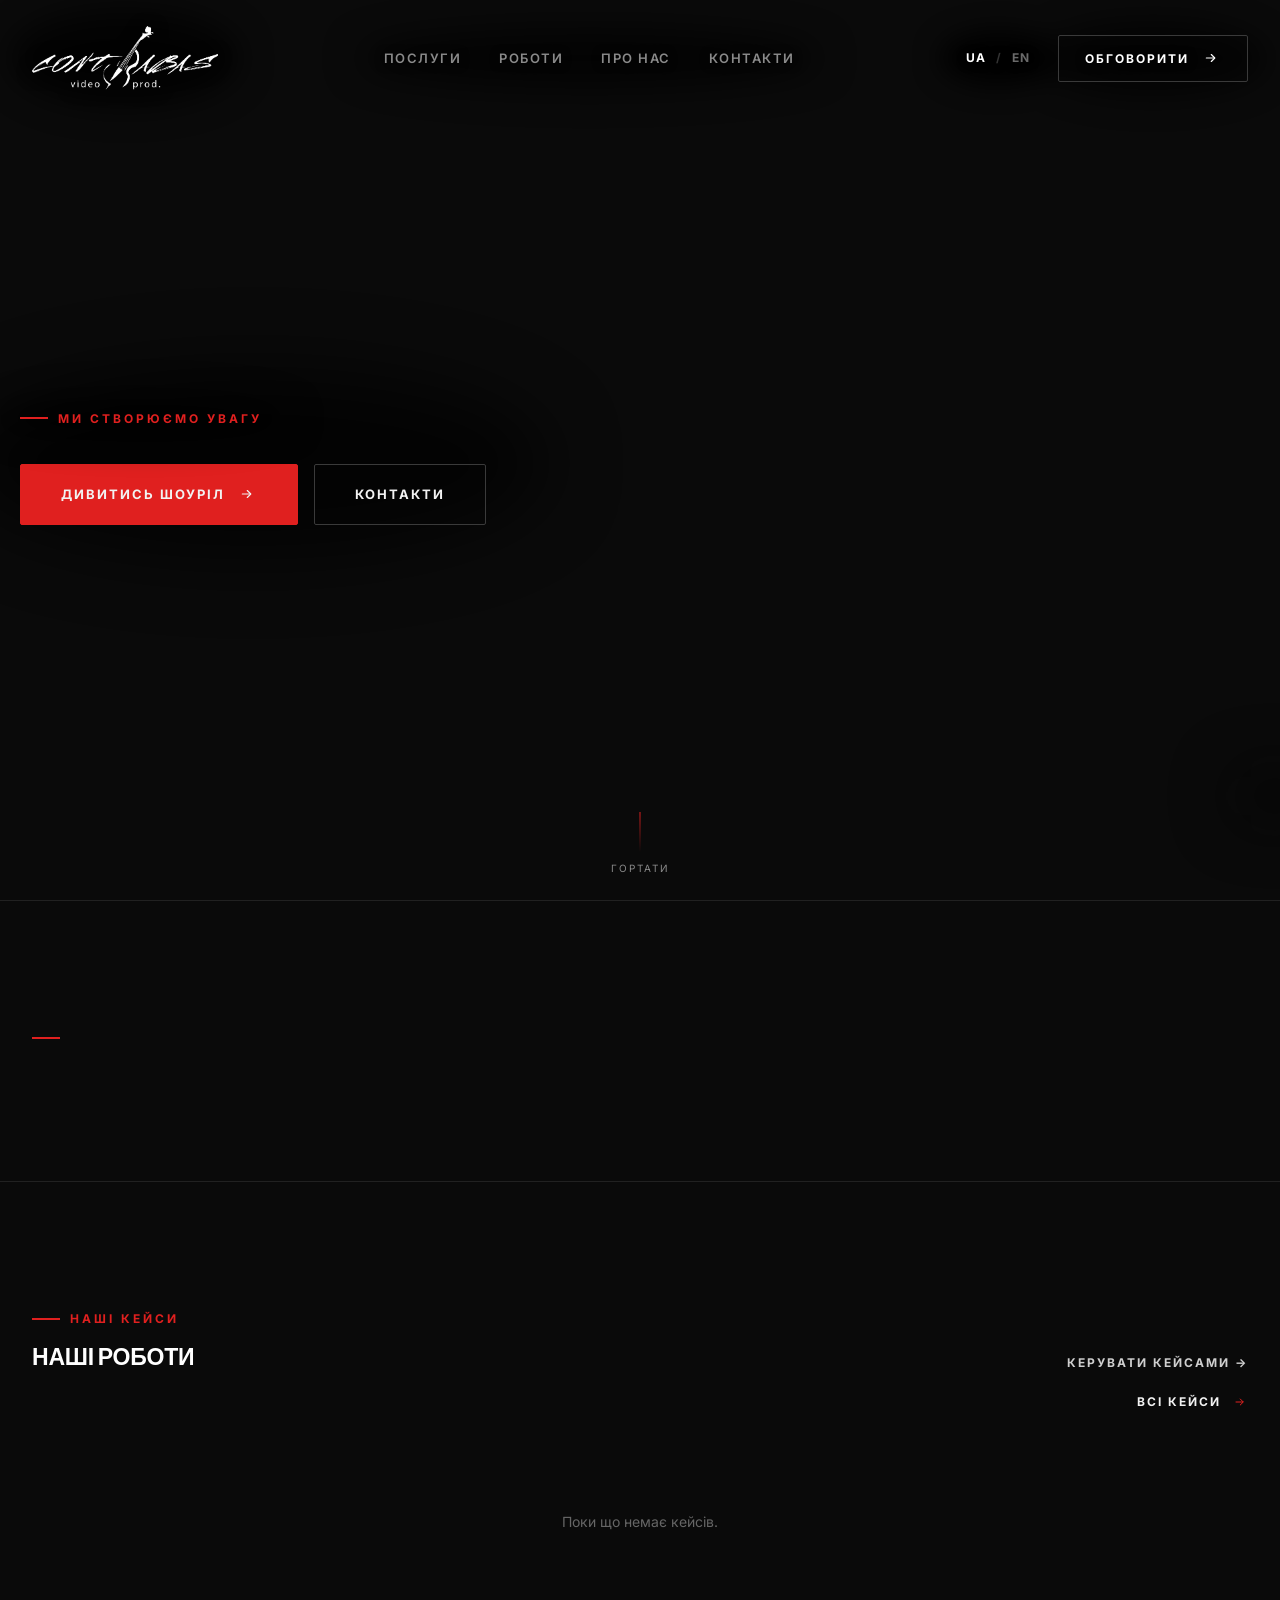
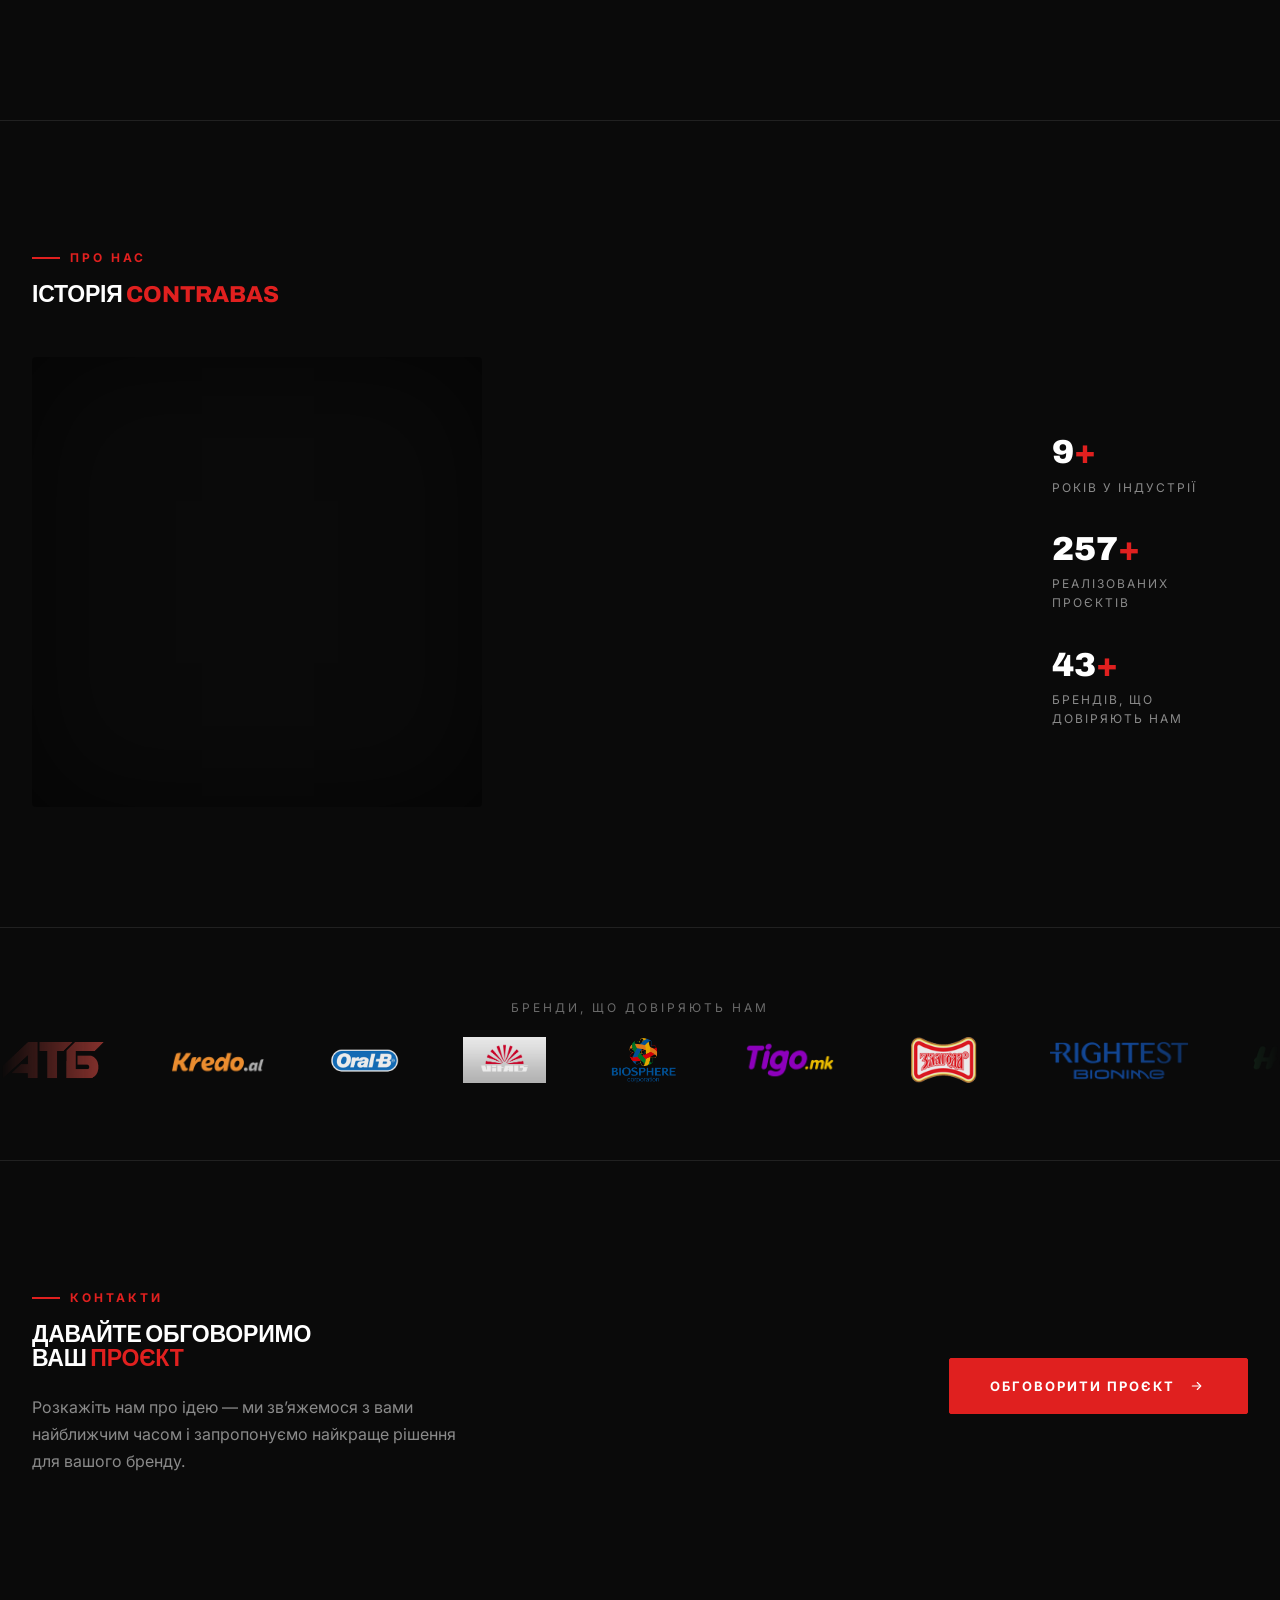
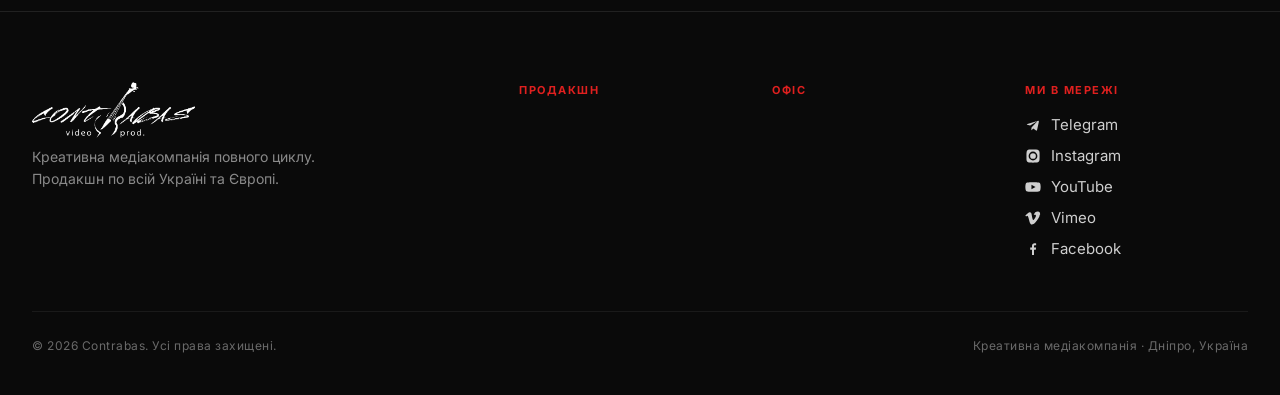
==== commit 79e7c137: "Add files via upload" ====
--- a/index.html
+++ b/index.html
@@ -32,8 +32,8 @@
     <meta name="twitter:description" content="Рекламний відеопродакшн, контент для соцмереж, YouTube, подкасти та продюсування." />
     <meta name="twitter:image" content="https://contrabasvideo.com.ua/contrabasvideo2.png" />
 
-    <link rel="shortcut icon" href="include/img/favicon.png" />
-    <link rel="apple-touch-icon" href="include/img/favicon.png" />
+    <link rel="shortcut icon" href="include/img/favicon.png?v=40" />
+    <link rel="apple-touch-icon" href="include/img/favicon.png?v=40" />
 
     <!-- Fonts -->
     <link rel="preconnect" href="https://fonts.googleapis.com" />
@@ -43,8 +43,8 @@
     <link href="https://fonts.googleapis.com/css2?family=Archivo:wght@600;800;900&family=Inter:wght@400;500;600;700&display=swap" rel="stylesheet" />
 
     <!-- Redesign styles -->
-    <link href="include/css/contrabas-redesign.css?v=34" rel="stylesheet" />
-    <link href="include/css/contrabas-cases.css?v=34" rel="stylesheet" />
+    <link href="include/css/contrabas-redesign.css?v=40" rel="stylesheet" />
+    <link href="include/css/contrabas-cases.css?v=40" rel="stylesheet" />
 
     <!-- SEO: Schema.org -->
     <script type="application/ld+json">
@@ -291,32 +291,40 @@
     <div class="cx-lead__overlay" data-lead-close></div>
     <div class="cx-lead__box" role="dialog" aria-modal="true" aria-labelledby="cx-lead-title">
         <button type="button" class="cx-lead__x" data-lead-close aria-label="Закрити">&times;</button>
-        <span class="cx-eyebrow">Обговорити проєкт</span>
-        <h3 class="cx-lead__title" id="cx-lead-title">Розкажіть про свою ідею</h3>
-        <p class="cx-lead__sub">Залиште контакти й короткий опис — ми зв’яжемося з вами найближчим часом.</p>
-        <form class="cx-form" id="cx-lead-form" novalidate>
-            <div class="cx-field">
-                <label for="cx-lead-name">Ваше ім'я</label>
-                <input type="text" id="cx-lead-name" name="name" placeholder="Ім'я" required />
-            </div>
-            <div class="cx-field">
-                <label for="cx-lead-contact">Email або телефон</label>
-                <input type="text" id="cx-lead-contact" name="email" placeholder="hello@brand.com" required />
-            </div>
-            <div class="cx-field">
-                <label for="cx-lead-message">Про проєкт</label>
-                <textarea id="cx-lead-message" name="message" placeholder="Коротко опишіть задачу…"></textarea>
-            </div>
-            <div class="cx-form__actions">
-                <button type="submit" class="cx-btn cx-btn--solid cx-btn--lg">Надіслати <span class="cx-btn__arw">→</span></button>
-                <span class="cx-form__status" id="cx-lead-status"></span>
-            </div>
-        </form>
+        <div id="cx-lead-form-view">
+            <span class="cx-eyebrow">Обговорити проєкт</span>
+            <h3 class="cx-lead__title" id="cx-lead-title">Розкажіть про свою ідею</h3>
+            <p class="cx-lead__sub">Залиште контакти й короткий опис — ми зв’яжемося з вами найближчим часом.</p>
+            <form class="cx-form" id="cx-lead-form" novalidate>
+                <div class="cx-field">
+                    <label for="cx-lead-name">Ваше ім'я</label>
+                    <input type="text" id="cx-lead-name" name="name" placeholder="Ім'я" required />
+                </div>
+                <div class="cx-field">
+                    <label for="cx-lead-contact">Email або телефон</label>
+                    <input type="text" id="cx-lead-contact" name="email" placeholder="hello@brand.com" required />
+                </div>
+                <div class="cx-field">
+                    <label for="cx-lead-message">Про проєкт</label>
+                    <textarea id="cx-lead-message" name="message" placeholder="Коротко опишіть задачу…"></textarea>
+                </div>
+                <div class="cx-form__actions">
+                    <button type="submit" class="cx-btn cx-btn--solid cx-btn--lg">Надіслати <span class="cx-btn__arw">→</span></button>
+                    <span class="cx-form__status" id="cx-lead-status"></span>
+                </div>
+            </form>
+        </div>
+        <div id="cx-lead-thanks-view" class="cx-lead__thanks" hidden>
+            <div class="cx-lead__thanksIco">✓</div>
+            <h3 class="cx-lead__title">Дякуємо!</h3>
+            <p class="cx-lead__sub">Ми отримали ваше повідомлення і зв’яжемося з вами найближчим часом.</p>
+            <button type="button" class="cx-btn cx-btn--lg" data-lead-close>Закрити</button>
+        </div>
     </div>
 </div>
 
 <!-- Scripts -->
-<script src="include/js/contrabas-redesign.js?v=34"></script>
-<script src="include/js/contrabas-cases.js?v=34"></script>
+<script src="include/js/contrabas-redesign.js?v=40"></script>
+<script src="include/js/contrabas-cases.js?v=40"></script>
 </body>
 </html>
--- a/include/css/contrabas-redesign.css
+++ b/include/css/contrabas-redesign.css
@@ -239,11 +239,15 @@
 /* ============================================================
    HERO — вміщується у висоту екрана
    ============================================================ */
-.cx-hero { position: relative; height: 100vh; min-height: 600px; display: flex; align-items: center; overflow: hidden; padding: 110px 0 84px; }
-/* svh (не dvh!) — фіксована «мала» висота вʼюпорта. dvh перераховується в реальному
-   часі при згортанні адресного рядка на телефоні під час скролу, через що фон hero
-   (object-fit:cover) візуально «зростає»/масштабується. svh лишається сталим. */
-@supports (height: 100svh) { .cx-hero { height: 100svh; } }
+/* Висота hero НЕ прив'язана до vh/svh/dvh — ці одиниці по-різному (і не завжди
+   стабільно) підтримуються вбудованими браузерами (напр. Telegram in-app),
+   де власна «шторка» додатка теж згортається/розгортається при скролі й
+   перераховує vh в реальному часі — через що фон hero візуально «стрибав»/
+   масштабувався (в звичайному Safari/Chrome цього не було). Замість цього JS
+   один раз на завантаженні фіксує реальну висоту екрана в --cx-vh (px), і
+   більше НЕ перераховує її під час скролу — висота лишається сталою завжди,
+   незалежно від браузера. 100vh — лише фолбек, поки JS ще не встиг спрацювати. */
+.cx-hero { position: relative; height: 100vh; height: var(--cx-vh, 100vh); min-height: 600px; display: flex; align-items: center; overflow: hidden; padding: 110px 0 84px; }
 .cx-hero__media { position: absolute; inset: 0; z-index: 0; }
 .cx-hero__media video, .cx-hero__media img {
   position: absolute; inset: 0; width: 100%; height: 100%; object-fit: cover;
@@ -524,7 +528,15 @@
 .cx-lead { position: fixed; inset: 0; z-index: 950; display: none; }
 .cx-lead.is-open { display: block; }
 .cx-lead__overlay { position: absolute; inset: 0; background: rgba(0,0,0,.82); backdrop-filter: blur(6px); animation: cxFade .25s ease; }
-.cx-lead__box { position: relative; max-width: 860px; width: calc(100% - 48px); margin: 7vh auto 40px; max-height: 86vh; overflow-y: auto;
+/* max-height/margin — від --cx-vh (JS, зафіксовані px), а НЕ від vh: у Safari на
+   iPhone (і в деяких in-app браузерах) vh рахується від «великої» висоти екрана
+   (нібито панель адреси схована), яка більша за реально видиму, коли панель ще
+   показана. Через це max-height:86vh робив вікно ВИЩИМ за екран, а кнопка
+   «Надіслати» опинялася нижче видимої області без жодного способу до неї
+   докрутити (сам .cx-lead зовні не скролиться — position:fixed). */
+.cx-lead__box { position: relative; max-width: 860px; width: calc(100% - 48px);
+  margin: calc(var(--cx-vh, 100vh) * 0.07) auto 40px;
+  max-height: calc(var(--cx-vh, 100vh) * 0.86); overflow-y: auto;
   background: linear-gradient(180deg, #161616 0%, #101010 100%); border: 1px solid #2a2a2a; border-radius: 12px;
   padding: 52px 56px 48px; box-shadow: 0 50px 120px rgba(0,0,0,.75); animation: cxPop .32s cubic-bezier(.2,.8,.2,1); }
 @keyframes cxFade { from { opacity: 0; } to { opacity: 1; } }
@@ -541,6 +553,18 @@
 .cx-lead__box .cx-field:nth-child(3) { grid-column: 1 / -1; }
 .cx-lead__box .cx-form__actions { grid-column: 1 / -1; }
 .cx-lead__box .cx-field textarea { min-height: 96px; }
+/* Екран «Дякуємо» після успішної відправки — не закривається сам, користувач
+   закриває вручну (хрестик/фон/Escape/кнопка «Закрити»). */
+.cx-lead__thanks { text-align: center; padding: 20px 0 4px; animation: cxPop .32s cubic-bezier(.2,.8,.2,1); }
+.cx-lead__thanks .cx-lead__title { margin-bottom: 10px; }
+.cx-lead__thanks .cx-lead__sub { margin: 0 auto 30px; }
+.cx-lead__thanks .cx-btn { margin: 0 auto; }
+.cx-lead__thanksIco {
+  width: 64px; height: 64px; margin: 0 auto 22px; border-radius: 50%;
+  background: rgba(224,32,31,.12); border: 1px solid var(--red);
+  color: var(--red); font-size: 30px; font-weight: 900;
+  display: flex; align-items: center; justify-content: center;
+}
 /* стильний скрол у модалці */
 .cx-lead__box { scrollbar-width: thin; scrollbar-color: #3a3a3a transparent; }
 .cx-lead__box::-webkit-scrollbar { width: 10px; }
@@ -610,7 +634,7 @@
   .cx-footer__cols { grid-template-columns: 1fr 1fr; gap: 26px 20px; }
   .cx-hero__title { font-size: clamp(30px, 8vw, 44px); letter-spacing: -0.01em; margin-bottom: 20px; }
   .cx-hero__lead { font-size: 15px; }
-  .cx-lead__box { padding: 38px 26px 32px; margin: 5vh auto 30px; }
+  .cx-lead__box { padding: 38px 26px 32px; margin: calc(var(--cx-vh, 100vh) * 0.05) auto 30px; }
 }
 @media (max-width: 480px) {
   .cx-grid { grid-template-columns: 1fr; }
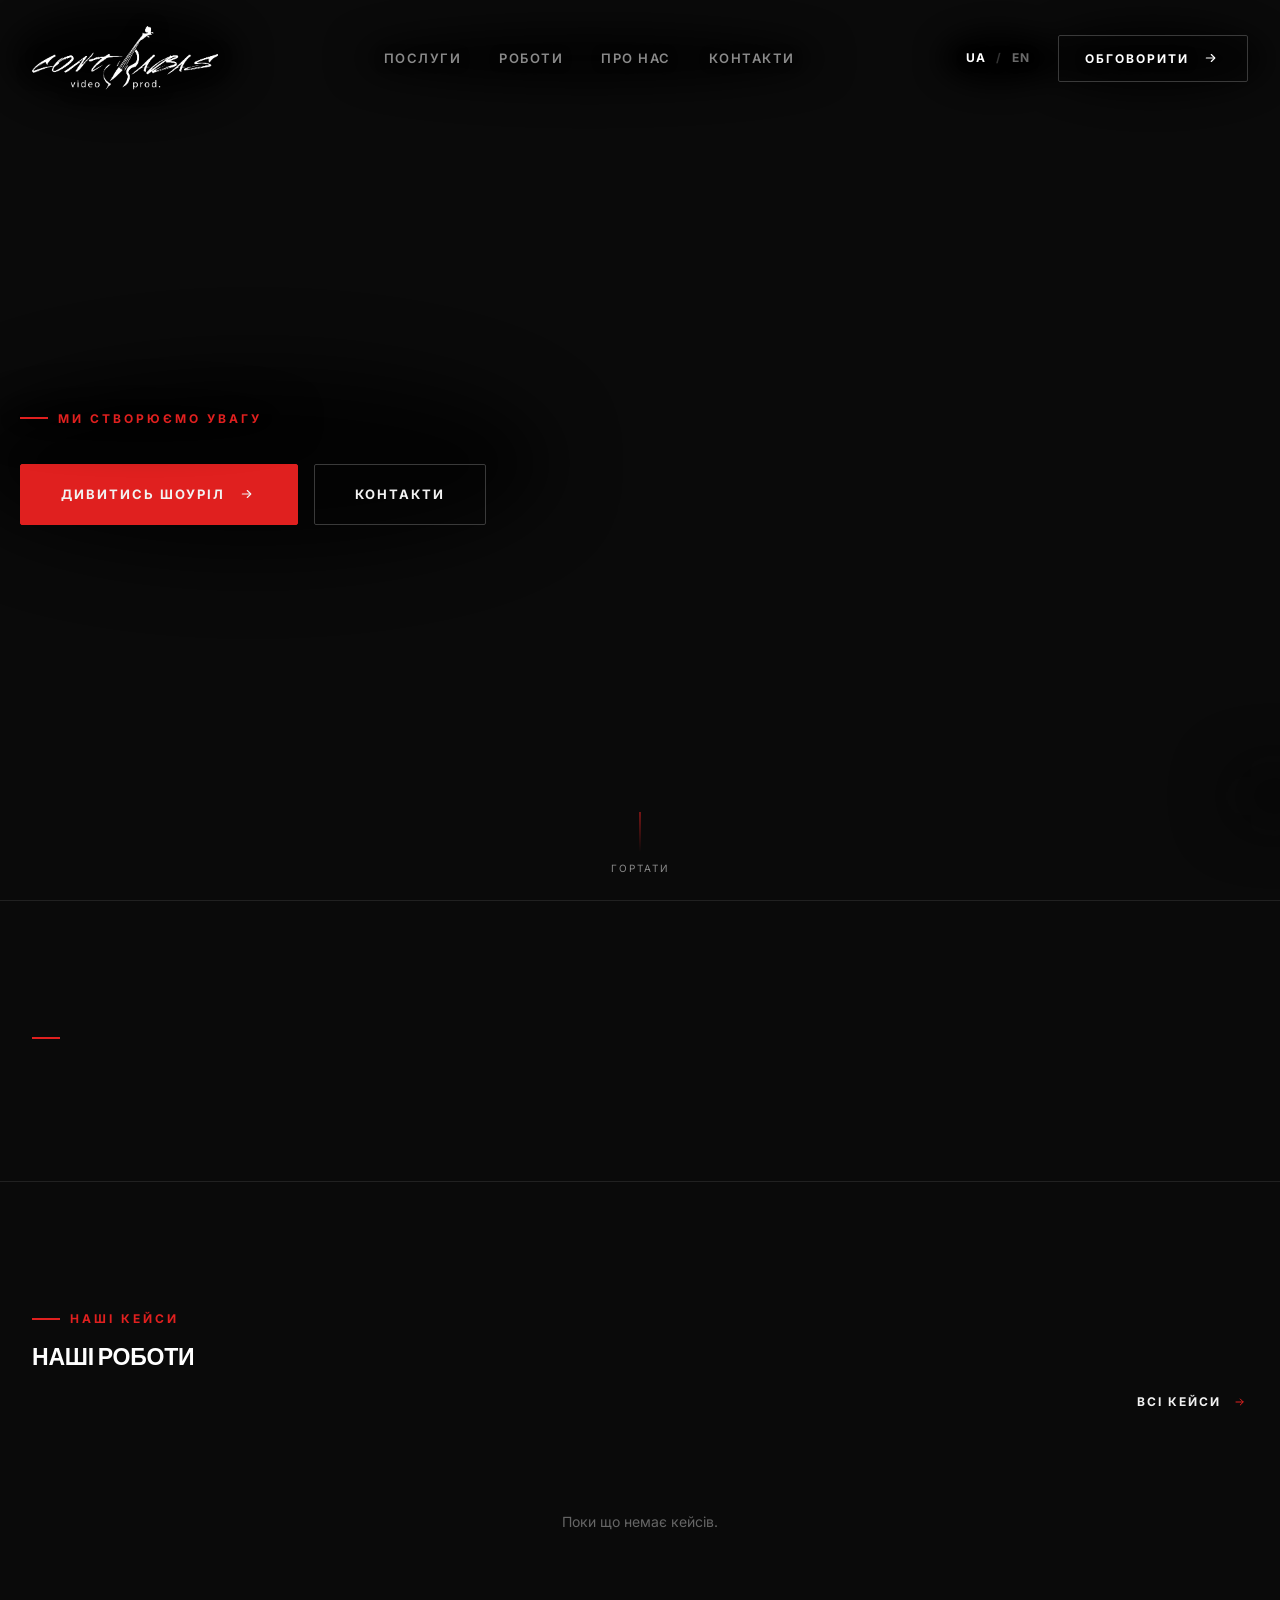
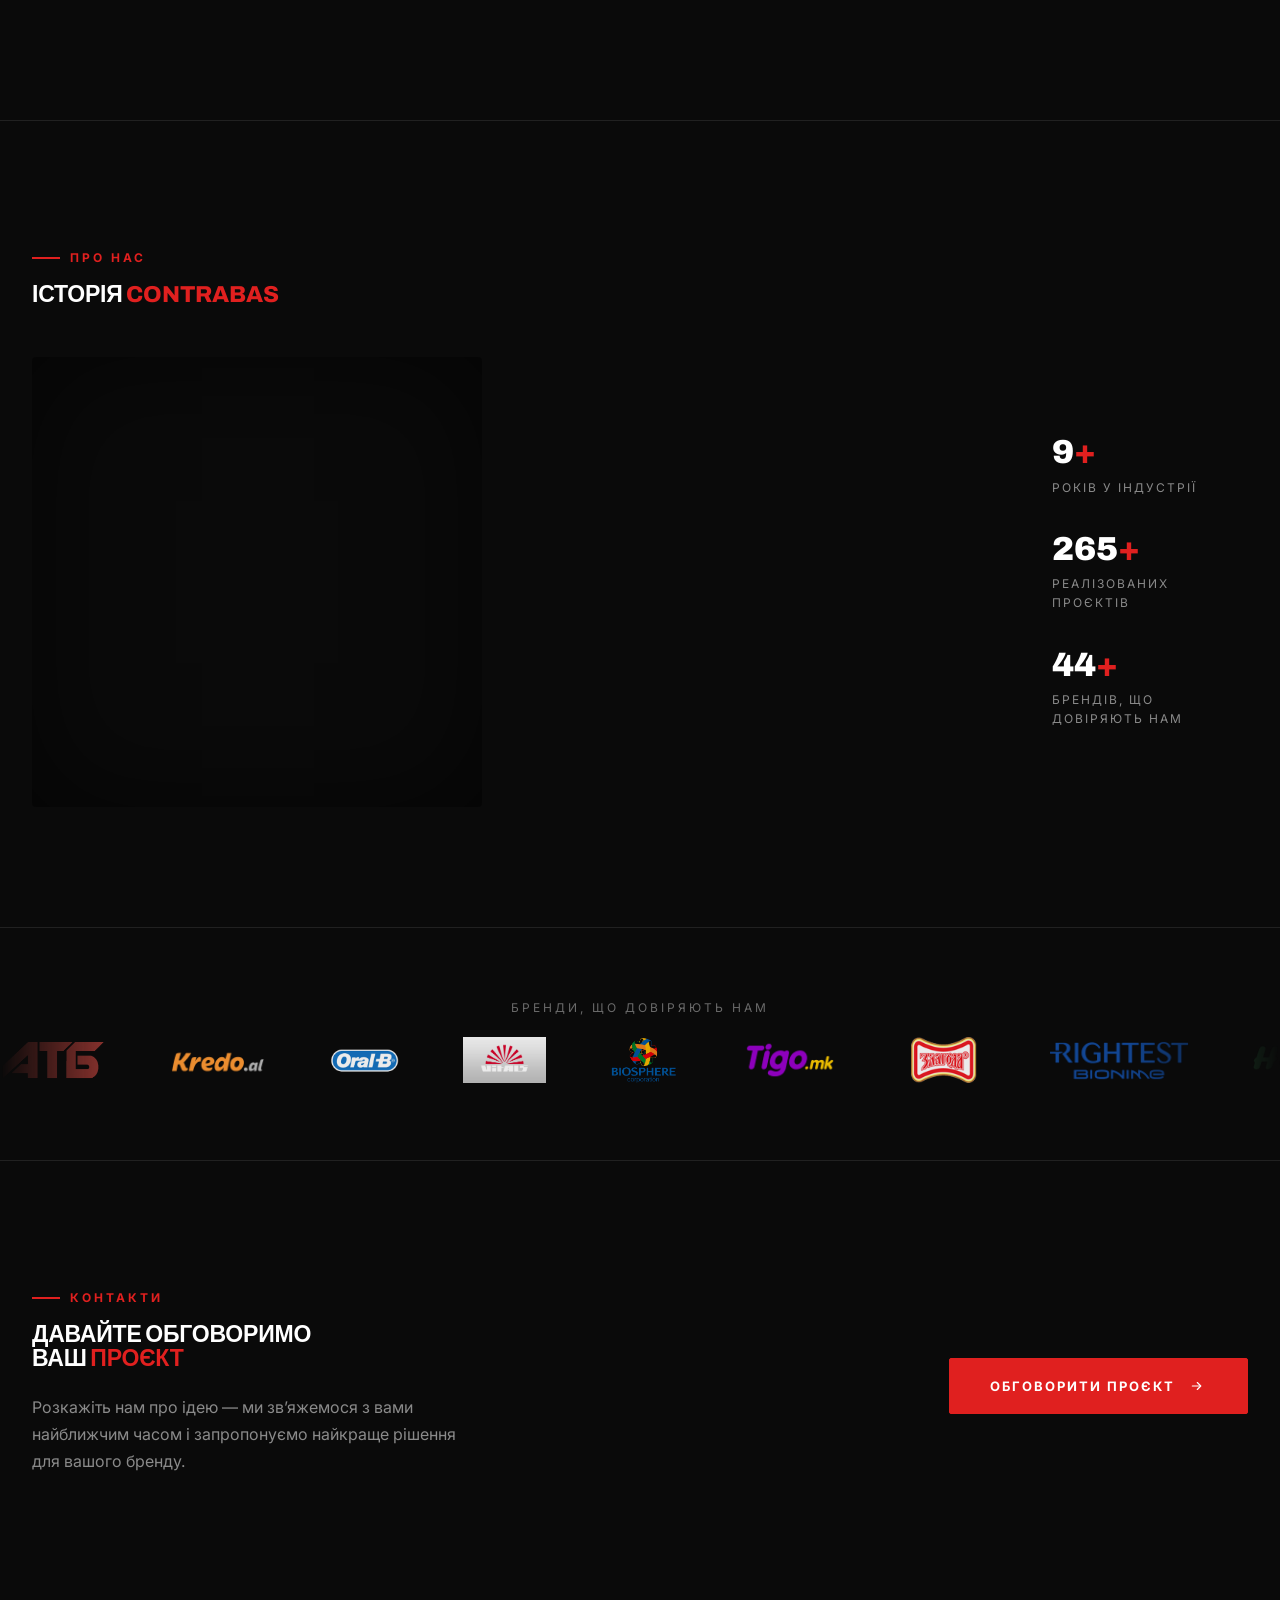
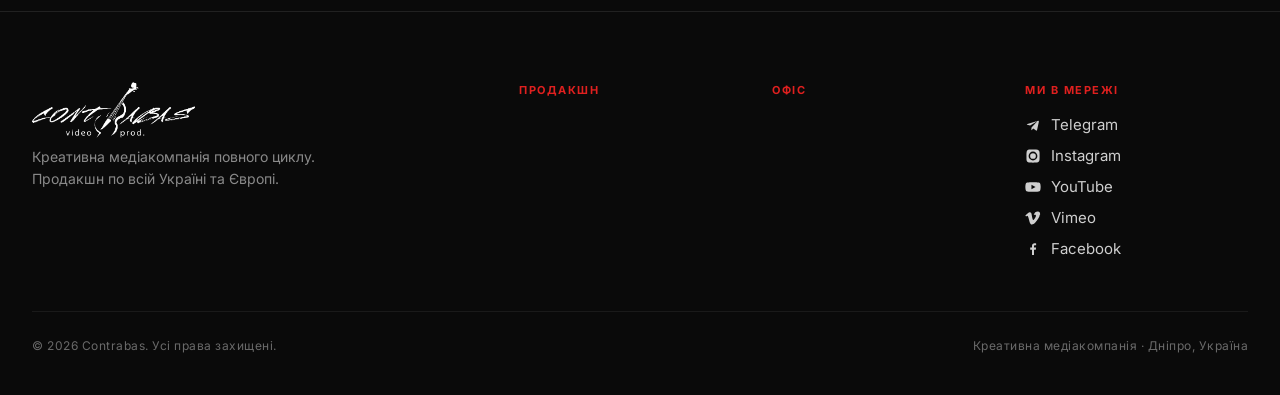
==== commit 37312243: "Add files via upload" ====
--- a/index.html
+++ b/index.html
@@ -5,8 +5,8 @@
     <meta name="viewport" content="width=device-width, initial-scale=1.0" />
     <meta name="theme-color" content="#0a0a0a" />
 
-    <title>Contrabas — Creative Media Company · Відеопродакшн, контент, подкасти</title>
-    <meta name="description" content="Contrabas — креативна медіакомпанія повного циклу: рекламний відеопродакшн, вертикальний контент для соцмереж, YouTube, подкасти, креативні концепції та продюсування. Створюємо відео, що привертає увагу." />
+    <title>Відеопродакшн у Дніпрі — Contrabas · Creative Media Company</title>
+    <meta name="description" content="Contrabas — відеопродакшн у Дніпрі: рекламні ролики, бренд-фільми, корпоративне відео, вертикальний контент для Reels/TikTok, YouTube та подкасти під ключ. Знімаємо відео, що приносить бізнесу увагу й клієнтів." />
     <meta name="keywords" content="відеопродакшн, рекламний ролик, бренд-фільм, корпоративне відео, Reels, TikTok, YouTube, подкасти, продюсування, Contrabas, Дніпро" />
     <meta name="author" content="Contrabas" />
     <link rel="canonical" href="https://contrabasvideo.com.ua/" />
@@ -19,8 +19,8 @@
     <!-- Open Graph -->
     <meta property="og:type" content="website" />
     <meta property="og:site_name" content="Contrabas" />
-    <meta property="og:title" content="Contrabas — Creative Media Company" />
-    <meta property="og:description" content="Створюємо відео та контент, що привертає увагу, підсилює бренди і працює на результат." />
+    <meta property="og:title" content="Відеопродакшн у Дніпрі — Contrabas" />
+    <meta property="og:description" content="Рекламний відеопродакшн, бренд-фільми та контент для соцмереж у Дніпрі — знімаємо відео, що привертає увагу, підсилює бренди і працює на результат." />
     <meta property="og:url" content="https://contrabasvideo.com.ua/" />
     <meta property="og:image" content="https://contrabasvideo.com.ua/contrabasvideo2.png" />
     <meta property="og:locale" content="uk_UA" />
@@ -28,8 +28,8 @@
 
     <!-- Twitter -->
     <meta name="twitter:card" content="summary_large_image" />
-    <meta name="twitter:title" content="Contrabas — Creative Media Company" />
-    <meta name="twitter:description" content="Рекламний відеопродакшн, контент для соцмереж, YouTube, подкасти та продюсування." />
+    <meta name="twitter:title" content="Відеопродакшн у Дніпрі — Contrabas" />
+    <meta name="twitter:description" content="Рекламний відеопродакшн, контент для соцмереж, YouTube, подкасти та продюсування. Дніпро, Україна." />
     <meta name="twitter:image" content="https://contrabasvideo.com.ua/contrabasvideo2.png" />
 
     <link rel="shortcut icon" href="include/img/favicon.png?v=40" />
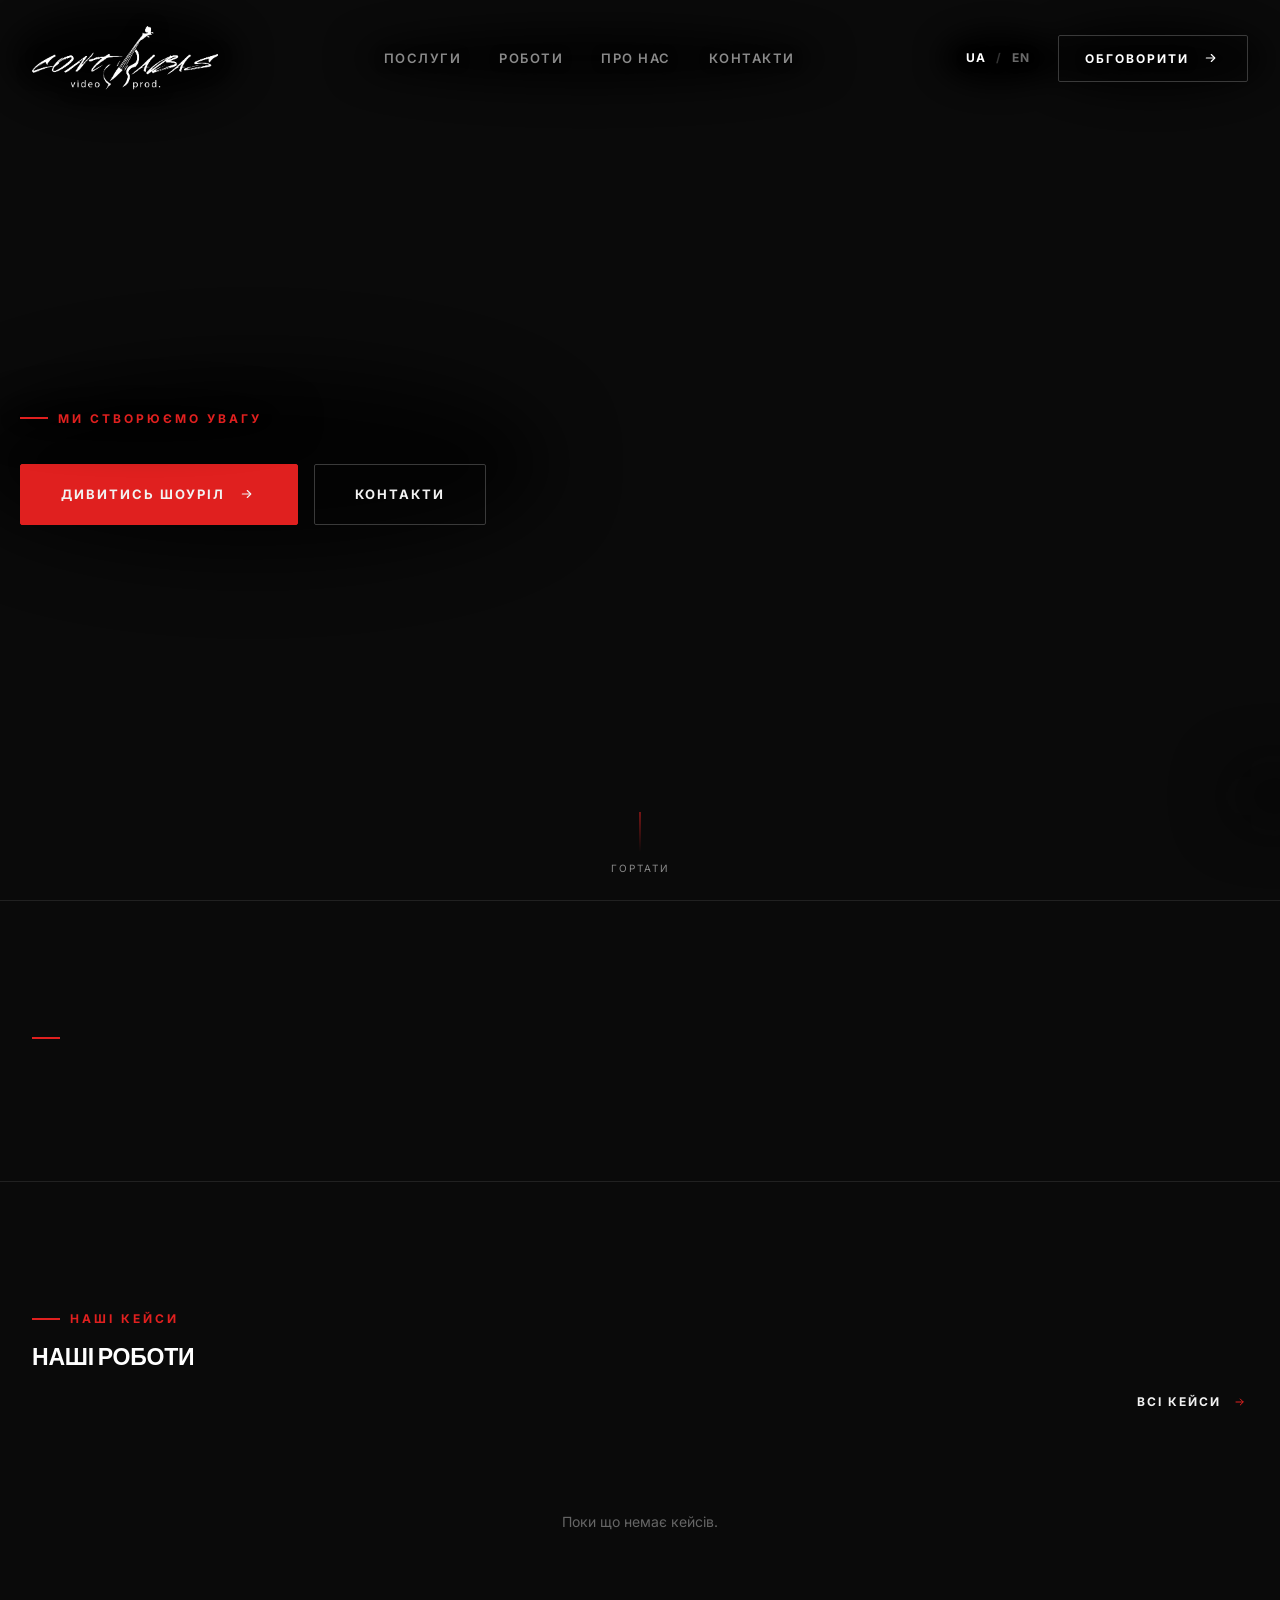
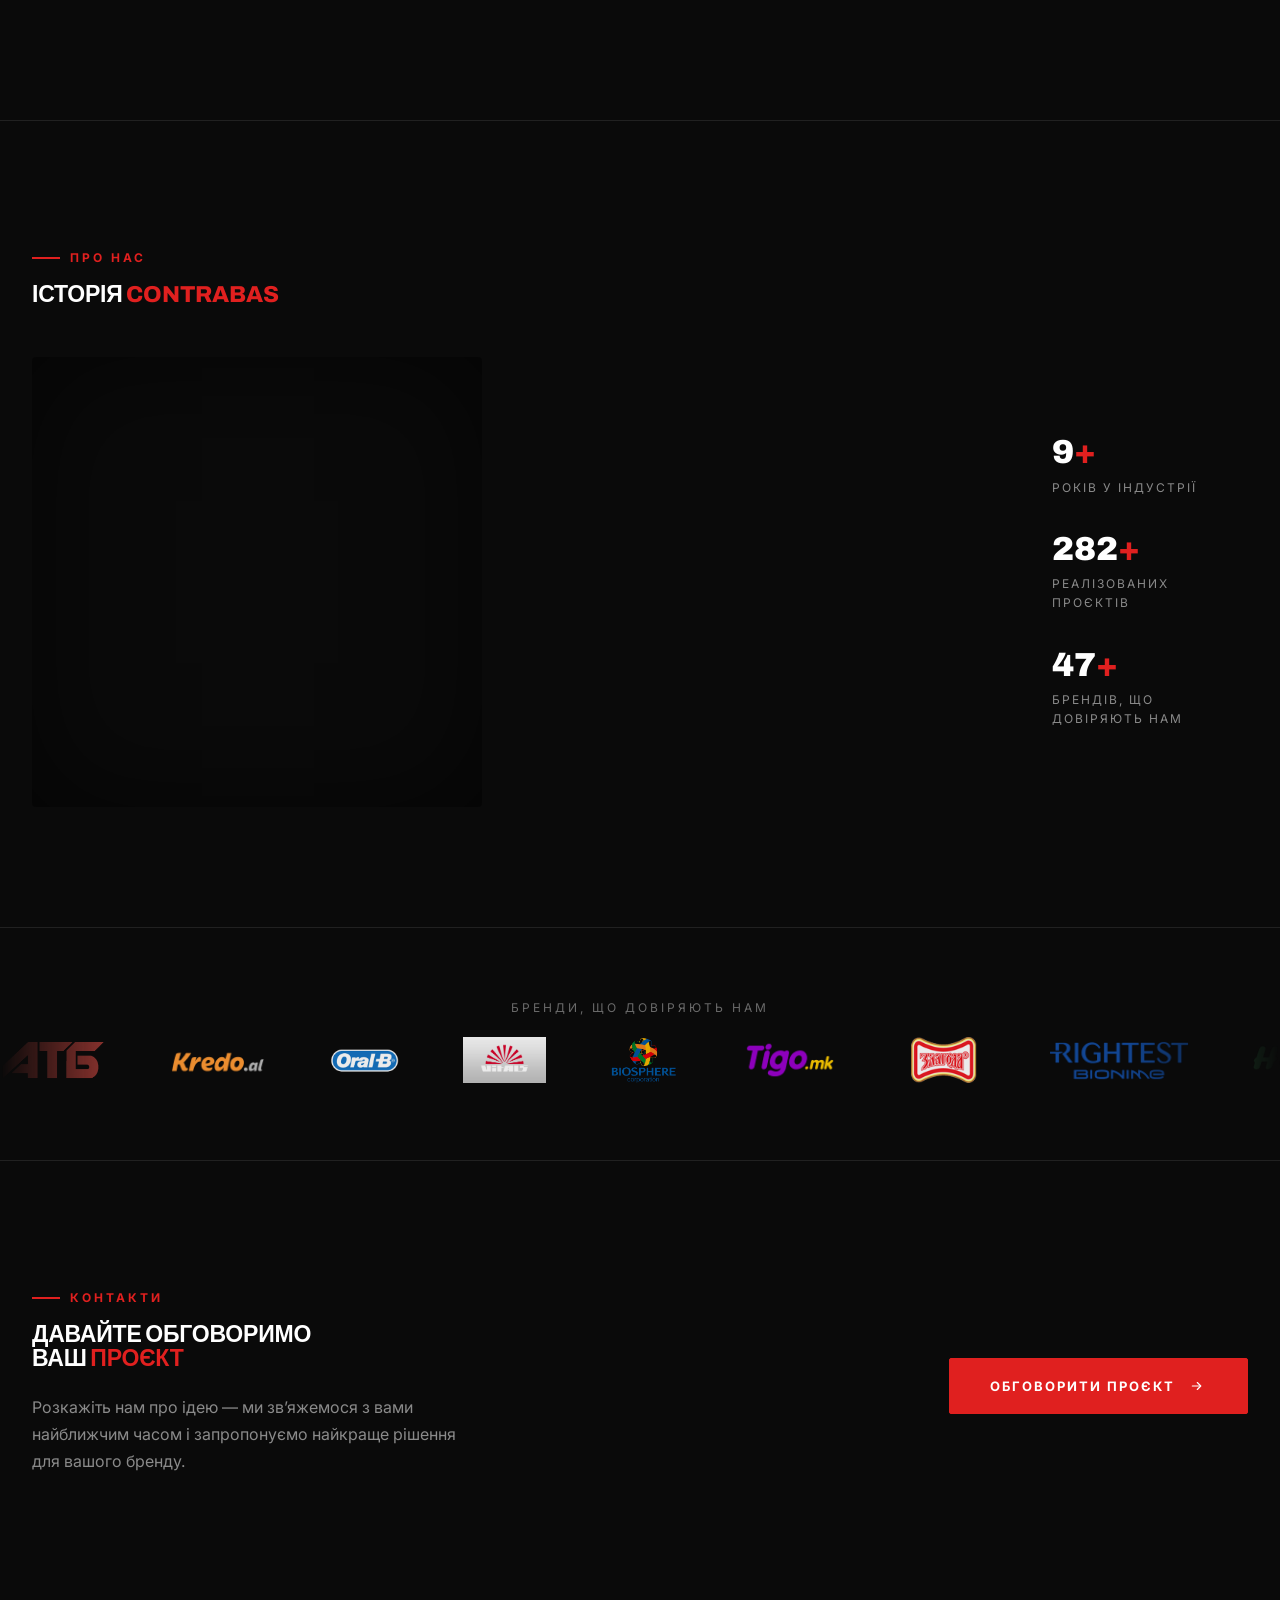
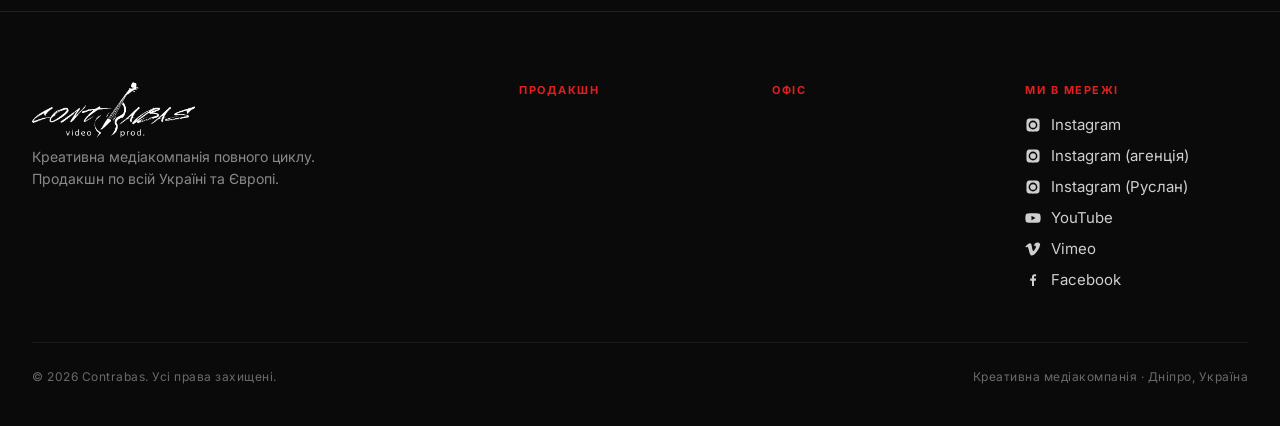
==== commit 9fd825dc: "Add files via upload" ====
--- a/index.html
+++ b/index.html
@@ -267,8 +267,9 @@
                 </div>
                 <div class="cx-footer__col">
                     <b>Ми в мережі</b>
-                    <a id="cx-footer-s-telegram" class="cx-footer__social" href="#" target="_blank" rel="noopener"><svg viewBox="0 0 24 24"><path d="M9.8 15.6l-.4 4.1c.5 0 .8-.2 1.1-.5l2-1.9 4.1 3c.8.4 1.3.2 1.5-.7l2.7-12.6c.2-1-.4-1.4-1-1.2L3.6 10.4c-1 .4-1 .9-.2 1.2l4.3 1.3 9.9-6.2c.5-.3.9-.1.5.2z"/></svg>Telegram</a>
                     <a id="cx-footer-s-instagram" class="cx-footer__social" href="#" target="_blank" rel="noopener"><svg viewBox="0 0 24 24"><path d="M12 2.2c3.2 0 3.6 0 4.9.1 1.2.1 1.8.3 2.2.4.6.2 1 .5 1.4.9.4.4.7.8.9 1.4.2.4.4 1 .4 2.2.1 1.3.1 1.7.1 4.9s0 3.6-.1 4.9c-.1 1.2-.3 1.8-.4 2.2-.2.6-.5 1-.9 1.4-.4.4-.8.7-1.4.9-.4.2-1 .4-2.2.4-1.3.1-1.7.1-4.9.1s-3.6 0-4.9-.1c-1.2-.1-1.8-.3-2.2-.4-.6-.2-1-.5-1.4-.9-.4-.4-.7-.8-.9-1.4-.2-.4-.4-1-.4-2.2C2.2 15.6 2.2 15.2 2.2 12s0-3.6.1-4.9c.1-1.2.3-1.8.4-2.2.2-.6.5-1 .9-1.4.4-.4.8-.7 1.4-.9.4-.2 1-.4 2.2-.4C8.4 2.2 8.8 2.2 12 2.2zm0 3.2A6.6 6.6 0 1012 18.6 6.6 6.6 0 0012 5.4zm0 10.9a4.3 4.3 0 110-8.6 4.3 4.3 0 010 8.6zm6.8-11.2a1.5 1.5 0 11-3 0 1.5 1.5 0 013 0z"/></svg>Instagram</a>
+                    <a id="cx-footer-s-instagram-agency" class="cx-footer__social" href="#" target="_blank" rel="noopener"><svg viewBox="0 0 24 24"><path d="M12 2.2c3.2 0 3.6 0 4.9.1 1.2.1 1.8.3 2.2.4.6.2 1 .5 1.4.9.4.4.7.8.9 1.4.2.4.4 1 .4 2.2.1 1.3.1 1.7.1 4.9s0 3.6-.1 4.9c-.1 1.2-.3 1.8-.4 2.2-.2.6-.5 1-.9 1.4-.4.4-.8.7-1.4.9-.4.2-1 .4-2.2.4-1.3.1-1.7.1-4.9.1s-3.6 0-4.9-.1c-1.2-.1-1.8-.3-2.2-.4-.6-.2-1-.5-1.4-.9-.4-.4-.7-.8-.9-1.4-.2-.4-.4-1-.4-2.2C2.2 15.6 2.2 15.2 2.2 12s0-3.6.1-4.9c.1-1.2.3-1.8.4-2.2.2-.6.5-1 .9-1.4.4-.4.8-.7 1.4-.9.4-.2 1-.4 2.2-.4C8.4 2.2 8.8 2.2 12 2.2zm0 3.2A6.6 6.6 0 1012 18.6 6.6 6.6 0 0012 5.4zm0 10.9a4.3 4.3 0 110-8.6 4.3 4.3 0 010 8.6zm6.8-11.2a1.5 1.5 0 11-3 0 1.5 1.5 0 013 0z"/></svg>Instagram (агенція)</a>
+                    <a id="cx-footer-s-instagram-person" class="cx-footer__social" href="#" target="_blank" rel="noopener"><svg viewBox="0 0 24 24"><path d="M12 2.2c3.2 0 3.6 0 4.9.1 1.2.1 1.8.3 2.2.4.6.2 1 .5 1.4.9.4.4.7.8.9 1.4.2.4.4 1 .4 2.2.1 1.3.1 1.7.1 4.9s0 3.6-.1 4.9c-.1 1.2-.3 1.8-.4 2.2-.2.6-.5 1-.9 1.4-.4.4-.8.7-1.4.9-.4.2-1 .4-2.2.4-1.3.1-1.7.1-4.9.1s-3.6 0-4.9-.1c-1.2-.1-1.8-.3-2.2-.4-.6-.2-1-.5-1.4-.9-.4-.4-.7-.8-.9-1.4-.2-.4-.4-1-.4-2.2C2.2 15.6 2.2 15.2 2.2 12s0-3.6.1-4.9c.1-1.2.3-1.8.4-2.2.2-.6.5-1 .9-1.4.4-.4.8-.7 1.4-.9.4-.2 1-.4 2.2-.4C8.4 2.2 8.8 2.2 12 2.2zm0 3.2A6.6 6.6 0 1012 18.6 6.6 6.6 0 0012 5.4zm0 10.9a4.3 4.3 0 110-8.6 4.3 4.3 0 010 8.6zm6.8-11.2a1.5 1.5 0 11-3 0 1.5 1.5 0 013 0z"/></svg>Instagram (Руслан)</a>
                     <a id="cx-footer-s-youtube" class="cx-footer__social" href="#" target="_blank" rel="noopener"><svg viewBox="0 0 24 24"><path d="M23 7.5a3 3 0 00-2.1-2.1C19 4.9 12 4.9 12 4.9s-7 0-8.9.5A3 3 0 001 7.5 31 31 0 00.5 12 31 31 0 001 16.5a3 3 0 002.1 2.1c1.9.5 8.9.5 8.9.5s7 0 8.9-.5a3 3 0 002.1-2.1A31 31 0 0023.5 12 31 31 0 0023 7.5zM9.7 15.5v-7l6.1 3.5-6.1 3.5z"/></svg>YouTube</a>
                     <a id="cx-footer-s-vimeo" class="cx-footer__social" href="#" target="_blank" rel="noopener"><svg viewBox="0 0 24 24"><path d="M22 7.4c-.1 2.1-1.6 5-4.4 8.7-2.9 3.8-5.4 5.8-7.4 5.8-1.3 0-2.3-1.1-3.2-3.4L5.3 12c-.6-2.3-1.3-3.4-2-3.4-.2 0-.7.3-1.7 1L.5 8.3c1.1-1 2.2-2 3.3-3C5.3 4.1 6.4 3.5 7 3.4c1.6-.2 2.6.9 3 3.3.4 2.6.7 4.2.9 4.8.5 2.3 1 3.4 1.7 3.4.5 0 1.2-.8 2.2-2.4 1-1.6 1.5-2.8 1.6-3.6.1-1.2-.4-1.8-1.6-1.8-.5 0-1.1.1-1.7.4 1.1-3.6 3.2-5.3 6.3-5.2 2.3.1 3.4 1.6 3.3 4.5z"/></svg>Vimeo</a>
                     <a id="cx-footer-s-facebook" class="cx-footer__social" href="#" target="_blank" rel="noopener"><svg viewBox="0 0 24 24"><path d="M13.5 21v-8h2.7l.4-3.1h-3.1V7.9c0-.9.3-1.5 1.6-1.5h1.6V3.6c-.3 0-1.2-.1-2.3-.1-2.3 0-3.9 1.4-3.9 4v2.3H7.8V13h2.7v8h3z"/></svg>Facebook</a>
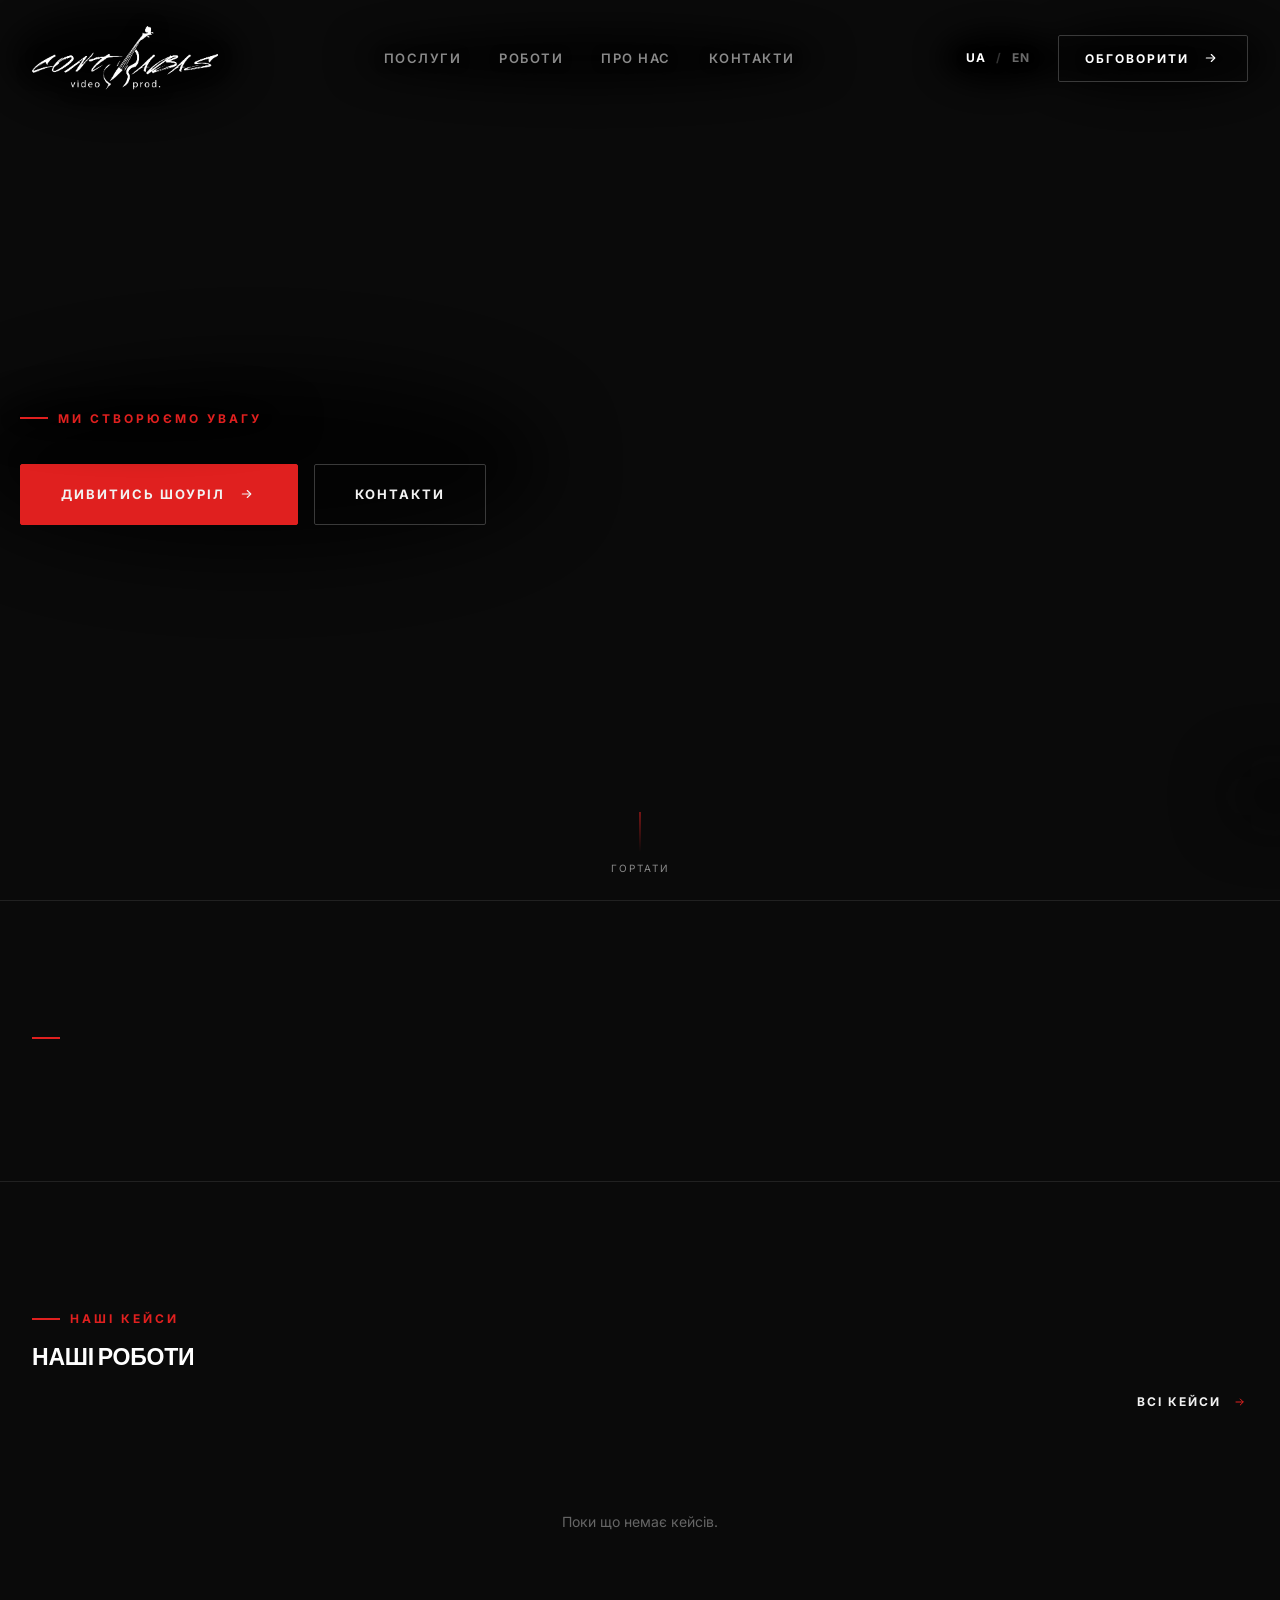
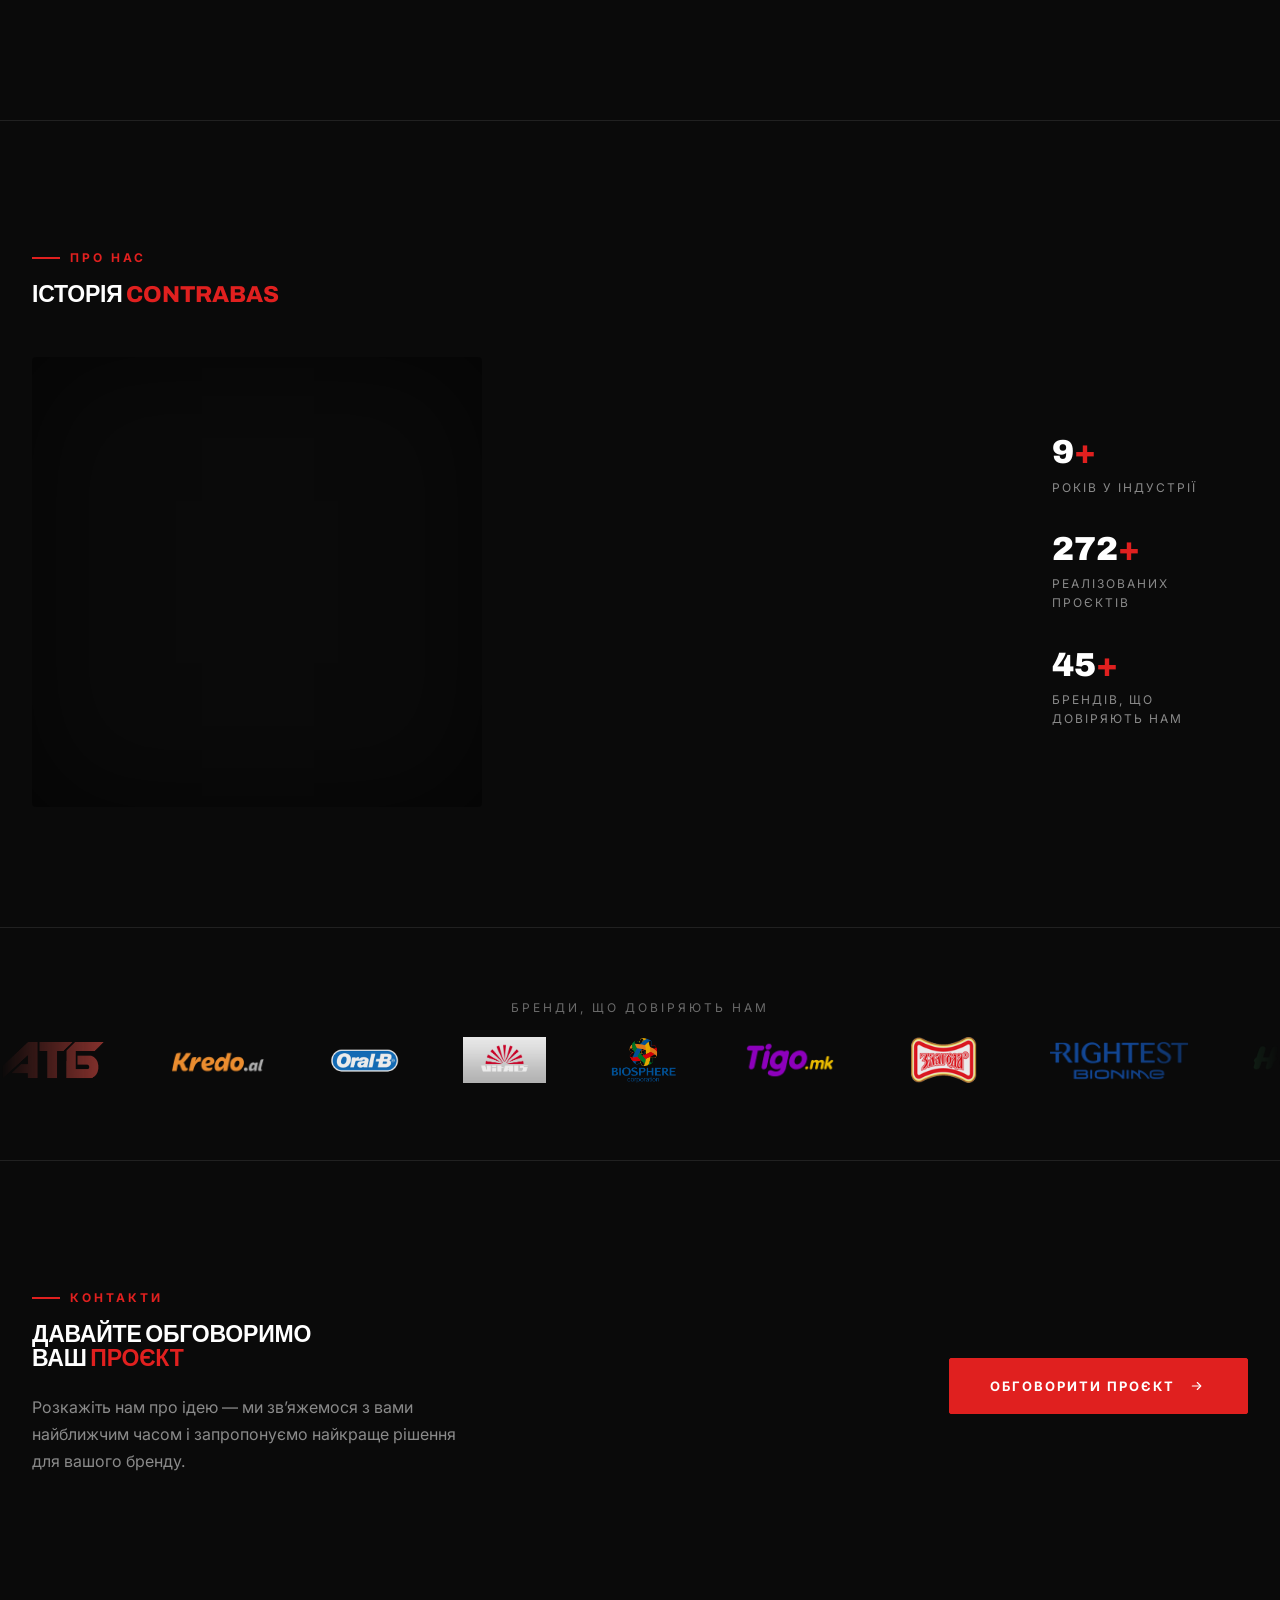
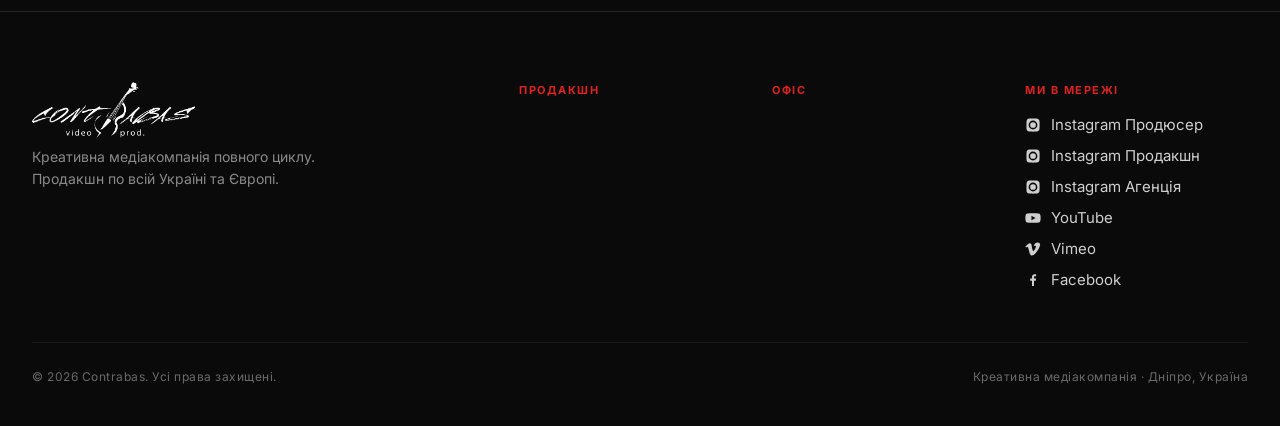
==== commit 2ef8c713: "Add files via upload" ====
--- a/index.html
+++ b/index.html
@@ -258,6 +258,10 @@
                 <div class="cx-footer__col">
                     <b>Продакшн</b>
                     <a href="tel:" id="cx-footer-phone"></a>
+                    <div class="cx-footer__social-row">
+                        <a id="cx-footer-manager-telegram" class="cx-footer__social" href="#" target="_blank" rel="noopener" style="display:none"><svg viewBox="0 0 24 24"><path d="M21.9 4.3c.3-1.2-.5-1.7-1.4-1.3L2.9 10.3c-1.1.4-1.1 1.1-.2 1.3l4.6 1.4 1.8 5.5c.2.6.4.8.9.8.4 0 .6-.2.9-.5l2.1-2 4.4 3.2c.8.5 1.4.2 1.6-.7L21.9 4.3zM8.5 13.6l9.6-6c.5-.3.9-.1.6.3l-8.2 7.4-.3 3.2-1.7-4.9z"/></svg>Telegram</a>
+                        <button type="button" class="cx-footer__handle" id="cx-footer-manager-telegram-handle" style="display:none"></button>
+                    </div>
                     <span id="cx-footer-manager"></span>
                     <a href="mailto:" id="cx-footer-email"></a>
                 </div>
@@ -267,9 +271,18 @@
                 </div>
                 <div class="cx-footer__col">
                     <b>Ми в мережі</b>
-                    <a id="cx-footer-s-instagram" class="cx-footer__social" href="#" target="_blank" rel="noopener"><svg viewBox="0 0 24 24"><path d="M12 2.2c3.2 0 3.6 0 4.9.1 1.2.1 1.8.3 2.2.4.6.2 1 .5 1.4.9.4.4.7.8.9 1.4.2.4.4 1 .4 2.2.1 1.3.1 1.7.1 4.9s0 3.6-.1 4.9c-.1 1.2-.3 1.8-.4 2.2-.2.6-.5 1-.9 1.4-.4.4-.8.7-1.4.9-.4.2-1 .4-2.2.4-1.3.1-1.7.1-4.9.1s-3.6 0-4.9-.1c-1.2-.1-1.8-.3-2.2-.4-.6-.2-1-.5-1.4-.9-.4-.4-.7-.8-.9-1.4-.2-.4-.4-1-.4-2.2C2.2 15.6 2.2 15.2 2.2 12s0-3.6.1-4.9c.1-1.2.3-1.8.4-2.2.2-.6.5-1 .9-1.4.4-.4.8-.7 1.4-.9.4-.2 1-.4 2.2-.4C8.4 2.2 8.8 2.2 12 2.2zm0 3.2A6.6 6.6 0 1012 18.6 6.6 6.6 0 0012 5.4zm0 10.9a4.3 4.3 0 110-8.6 4.3 4.3 0 010 8.6zm6.8-11.2a1.5 1.5 0 11-3 0 1.5 1.5 0 013 0z"/></svg>Instagram</a>
-                    <a id="cx-footer-s-instagram-agency" class="cx-footer__social" href="#" target="_blank" rel="noopener"><svg viewBox="0 0 24 24"><path d="M12 2.2c3.2 0 3.6 0 4.9.1 1.2.1 1.8.3 2.2.4.6.2 1 .5 1.4.9.4.4.7.8.9 1.4.2.4.4 1 .4 2.2.1 1.3.1 1.7.1 4.9s0 3.6-.1 4.9c-.1 1.2-.3 1.8-.4 2.2-.2.6-.5 1-.9 1.4-.4.4-.8.7-1.4.9-.4.2-1 .4-2.2.4-1.3.1-1.7.1-4.9.1s-3.6 0-4.9-.1c-1.2-.1-1.8-.3-2.2-.4-.6-.2-1-.5-1.4-.9-.4-.4-.7-.8-.9-1.4-.2-.4-.4-1-.4-2.2C2.2 15.6 2.2 15.2 2.2 12s0-3.6.1-4.9c.1-1.2.3-1.8.4-2.2.2-.6.5-1 .9-1.4.4-.4.8-.7 1.4-.9.4-.2 1-.4 2.2-.4C8.4 2.2 8.8 2.2 12 2.2zm0 3.2A6.6 6.6 0 1012 18.6 6.6 6.6 0 0012 5.4zm0 10.9a4.3 4.3 0 110-8.6 4.3 4.3 0 010 8.6zm6.8-11.2a1.5 1.5 0 11-3 0 1.5 1.5 0 013 0z"/></svg>Instagram (агенція)</a>
-                    <a id="cx-footer-s-instagram-person" class="cx-footer__social" href="#" target="_blank" rel="noopener"><svg viewBox="0 0 24 24"><path d="M12 2.2c3.2 0 3.6 0 4.9.1 1.2.1 1.8.3 2.2.4.6.2 1 .5 1.4.9.4.4.7.8.9 1.4.2.4.4 1 .4 2.2.1 1.3.1 1.7.1 4.9s0 3.6-.1 4.9c-.1 1.2-.3 1.8-.4 2.2-.2.6-.5 1-.9 1.4-.4.4-.8.7-1.4.9-.4.2-1 .4-2.2.4-1.3.1-1.7.1-4.9.1s-3.6 0-4.9-.1c-1.2-.1-1.8-.3-2.2-.4-.6-.2-1-.5-1.4-.9-.4-.4-.7-.8-.9-1.4-.2-.4-.4-1-.4-2.2C2.2 15.6 2.2 15.2 2.2 12s0-3.6.1-4.9c.1-1.2.3-1.8.4-2.2.2-.6.5-1 .9-1.4.4-.4.8-.7 1.4-.9.4-.2 1-.4 2.2-.4C8.4 2.2 8.8 2.2 12 2.2zm0 3.2A6.6 6.6 0 1012 18.6 6.6 6.6 0 0012 5.4zm0 10.9a4.3 4.3 0 110-8.6 4.3 4.3 0 010 8.6zm6.8-11.2a1.5 1.5 0 11-3 0 1.5 1.5 0 013 0z"/></svg>Instagram (Руслан)</a>
+                    <div class="cx-footer__social-row">
+                        <a id="cx-footer-s-instagram-person" class="cx-footer__social" href="#" target="_blank" rel="noopener"><svg viewBox="0 0 24 24"><path d="M12 2.2c3.2 0 3.6 0 4.9.1 1.2.1 1.8.3 2.2.4.6.2 1 .5 1.4.9.4.4.7.8.9 1.4.2.4.4 1 .4 2.2.1 1.3.1 1.7.1 4.9s0 3.6-.1 4.9c-.1 1.2-.3 1.8-.4 2.2-.2.6-.5 1-.9 1.4-.4.4-.8.7-1.4.9-.4.2-1 .4-2.2.4-1.3.1-1.7.1-4.9.1s-3.6 0-4.9-.1c-1.2-.1-1.8-.3-2.2-.4-.6-.2-1-.5-1.4-.9-.4-.4-.7-.8-.9-1.4-.2-.4-.4-1-.4-2.2C2.2 15.6 2.2 15.2 2.2 12s0-3.6.1-4.9c.1-1.2.3-1.8.4-2.2.2-.6.5-1 .9-1.4.4-.4.8-.7 1.4-.9.4-.2 1-.4 2.2-.4C8.4 2.2 8.8 2.2 12 2.2zm0 3.2A6.6 6.6 0 1012 18.6 6.6 6.6 0 0012 5.4zm0 10.9a4.3 4.3 0 110-8.6 4.3 4.3 0 010 8.6zm6.8-11.2a1.5 1.5 0 11-3 0 1.5 1.5 0 013 0z"/></svg>Instagram Продюсер</a>
+                        <button type="button" class="cx-footer__handle" id="cx-footer-s-instagram-person-handle" style="display:none"></button>
+                    </div>
+                    <div class="cx-footer__social-row">
+                        <a id="cx-footer-s-instagram" class="cx-footer__social" href="#" target="_blank" rel="noopener"><svg viewBox="0 0 24 24"><path d="M12 2.2c3.2 0 3.6 0 4.9.1 1.2.1 1.8.3 2.2.4.6.2 1 .5 1.4.9.4.4.7.8.9 1.4.2.4.4 1 .4 2.2.1 1.3.1 1.7.1 4.9s0 3.6-.1 4.9c-.1 1.2-.3 1.8-.4 2.2-.2.6-.5 1-.9 1.4-.4.4-.8.7-1.4.9-.4.2-1 .4-2.2.4-1.3.1-1.7.1-4.9.1s-3.6 0-4.9-.1c-1.2-.1-1.8-.3-2.2-.4-.6-.2-1-.5-1.4-.9-.4-.4-.7-.8-.9-1.4-.2-.4-.4-1-.4-2.2C2.2 15.6 2.2 15.2 2.2 12s0-3.6.1-4.9c.1-1.2.3-1.8.4-2.2.2-.6.5-1 .9-1.4.4-.4.8-.7 1.4-.9.4-.2 1-.4 2.2-.4C8.4 2.2 8.8 2.2 12 2.2zm0 3.2A6.6 6.6 0 1012 18.6 6.6 6.6 0 0012 5.4zm0 10.9a4.3 4.3 0 110-8.6 4.3 4.3 0 010 8.6zm6.8-11.2a1.5 1.5 0 11-3 0 1.5 1.5 0 013 0z"/></svg>Instagram Продакшн</a>
+                        <button type="button" class="cx-footer__handle" id="cx-footer-s-instagram-handle" style="display:none"></button>
+                    </div>
+                    <div class="cx-footer__social-row">
+                        <a id="cx-footer-s-instagram-agency" class="cx-footer__social" href="#" target="_blank" rel="noopener"><svg viewBox="0 0 24 24"><path d="M12 2.2c3.2 0 3.6 0 4.9.1 1.2.1 1.8.3 2.2.4.6.2 1 .5 1.4.9.4.4.7.8.9 1.4.2.4.4 1 .4 2.2.1 1.3.1 1.7.1 4.9s0 3.6-.1 4.9c-.1 1.2-.3 1.8-.4 2.2-.2.6-.5 1-.9 1.4-.4.4-.8.7-1.4.9-.4.2-1 .4-2.2.4-1.3.1-1.7.1-4.9.1s-3.6 0-4.9-.1c-1.2-.1-1.8-.3-2.2-.4-.6-.2-1-.5-1.4-.9-.4-.4-.7-.8-.9-1.4-.2-.4-.4-1-.4-2.2C2.2 15.6 2.2 15.2 2.2 12s0-3.6.1-4.9c.1-1.2.3-1.8.4-2.2.2-.6.5-1 .9-1.4.4-.4.8-.7 1.4-.9.4-.2 1-.4 2.2-.4C8.4 2.2 8.8 2.2 12 2.2zm0 3.2A6.6 6.6 0 1012 18.6 6.6 6.6 0 0012 5.4zm0 10.9a4.3 4.3 0 110-8.6 4.3 4.3 0 010 8.6zm6.8-11.2a1.5 1.5 0 11-3 0 1.5 1.5 0 013 0z"/></svg>Instagram Агенція</a>
+                        <button type="button" class="cx-footer__handle" id="cx-footer-s-instagram-agency-handle" style="display:none"></button>
+                    </div>
                     <a id="cx-footer-s-youtube" class="cx-footer__social" href="#" target="_blank" rel="noopener"><svg viewBox="0 0 24 24"><path d="M23 7.5a3 3 0 00-2.1-2.1C19 4.9 12 4.9 12 4.9s-7 0-8.9.5A3 3 0 001 7.5 31 31 0 00.5 12 31 31 0 001 16.5a3 3 0 002.1 2.1c1.9.5 8.9.5 8.9.5s7 0 8.9-.5a3 3 0 002.1-2.1A31 31 0 0023.5 12 31 31 0 0023 7.5zM9.7 15.5v-7l6.1 3.5-6.1 3.5z"/></svg>YouTube</a>
                     <a id="cx-footer-s-vimeo" class="cx-footer__social" href="#" target="_blank" rel="noopener"><svg viewBox="0 0 24 24"><path d="M22 7.4c-.1 2.1-1.6 5-4.4 8.7-2.9 3.8-5.4 5.8-7.4 5.8-1.3 0-2.3-1.1-3.2-3.4L5.3 12c-.6-2.3-1.3-3.4-2-3.4-.2 0-.7.3-1.7 1L.5 8.3c1.1-1 2.2-2 3.3-3C5.3 4.1 6.4 3.5 7 3.4c1.6-.2 2.6.9 3 3.3.4 2.6.7 4.2.9 4.8.5 2.3 1 3.4 1.7 3.4.5 0 1.2-.8 2.2-2.4 1-1.6 1.5-2.8 1.6-3.6.1-1.2-.4-1.8-1.6-1.8-.5 0-1.1.1-1.7.4 1.1-3.6 3.2-5.3 6.3-5.2 2.3.1 3.4 1.6 3.3 4.5z"/></svg>Vimeo</a>
                     <a id="cx-footer-s-facebook" class="cx-footer__social" href="#" target="_blank" rel="noopener"><svg viewBox="0 0 24 24"><path d="M13.5 21v-8h2.7l.4-3.1h-3.1V7.9c0-.9.3-1.5 1.6-1.5h1.6V3.6c-.3 0-1.2-.1-2.3-.1-2.3 0-3.9 1.4-3.9 4v2.3H7.8V13h2.7v8h3z"/></svg>Facebook</a>
--- a/include/css/contrabas-redesign.css
+++ b/include/css/contrabas-redesign.css
@@ -507,6 +507,10 @@
 .cx-footer__col a:hover { color: var(--red); }
 .cx-footer__social { display: flex; align-items: center; gap: 10px; }
 .cx-footer__social svg { width: 16px; height: 16px; flex: 0 0 auto; fill: currentColor; }
+.cx-footer__social-row { display: flex; align-items: center; gap: 10px; flex-wrap: wrap; }
+.cx-footer__handle { background: none; border: none; padding: 0; margin: 0; font: inherit; font-size: 12px; color: var(--txt-dim2); cursor: pointer; text-decoration: underline dotted; text-underline-offset: 3px; transition: color .25s; }
+.cx-footer__handle:hover { color: var(--red); }
+.cx-footer__handle.is-copied { color: var(--red); text-decoration: none; }
 .cx-footer__bottom { border-top: 1px solid var(--line-soft); margin-top: 50px; padding-top: 24px; display: flex; justify-content: space-between; gap: 20px; flex-wrap: wrap; font-size: 12px; color: var(--txt-dim2); letter-spacing: .5px; }
 
 /* Кнопка «нагору» — преміальна: скляний темний круг із тонкою рамкою,
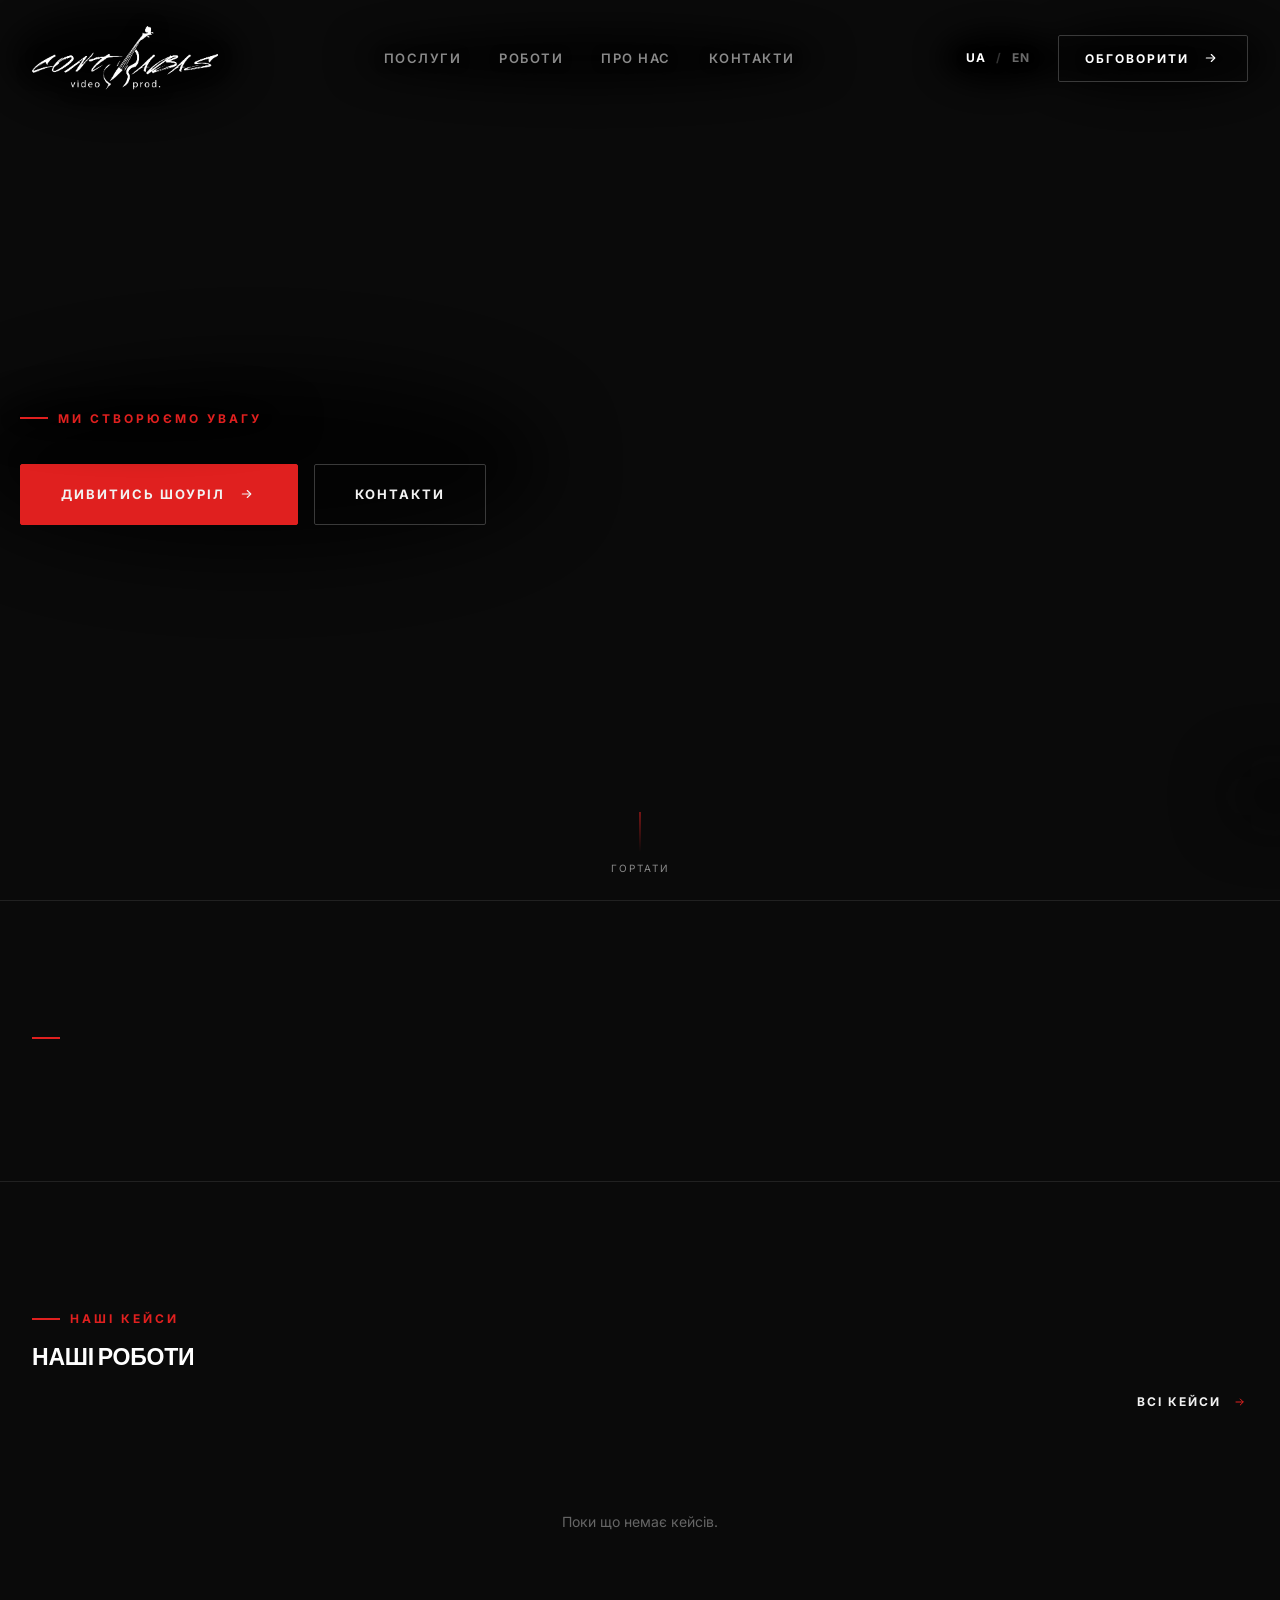
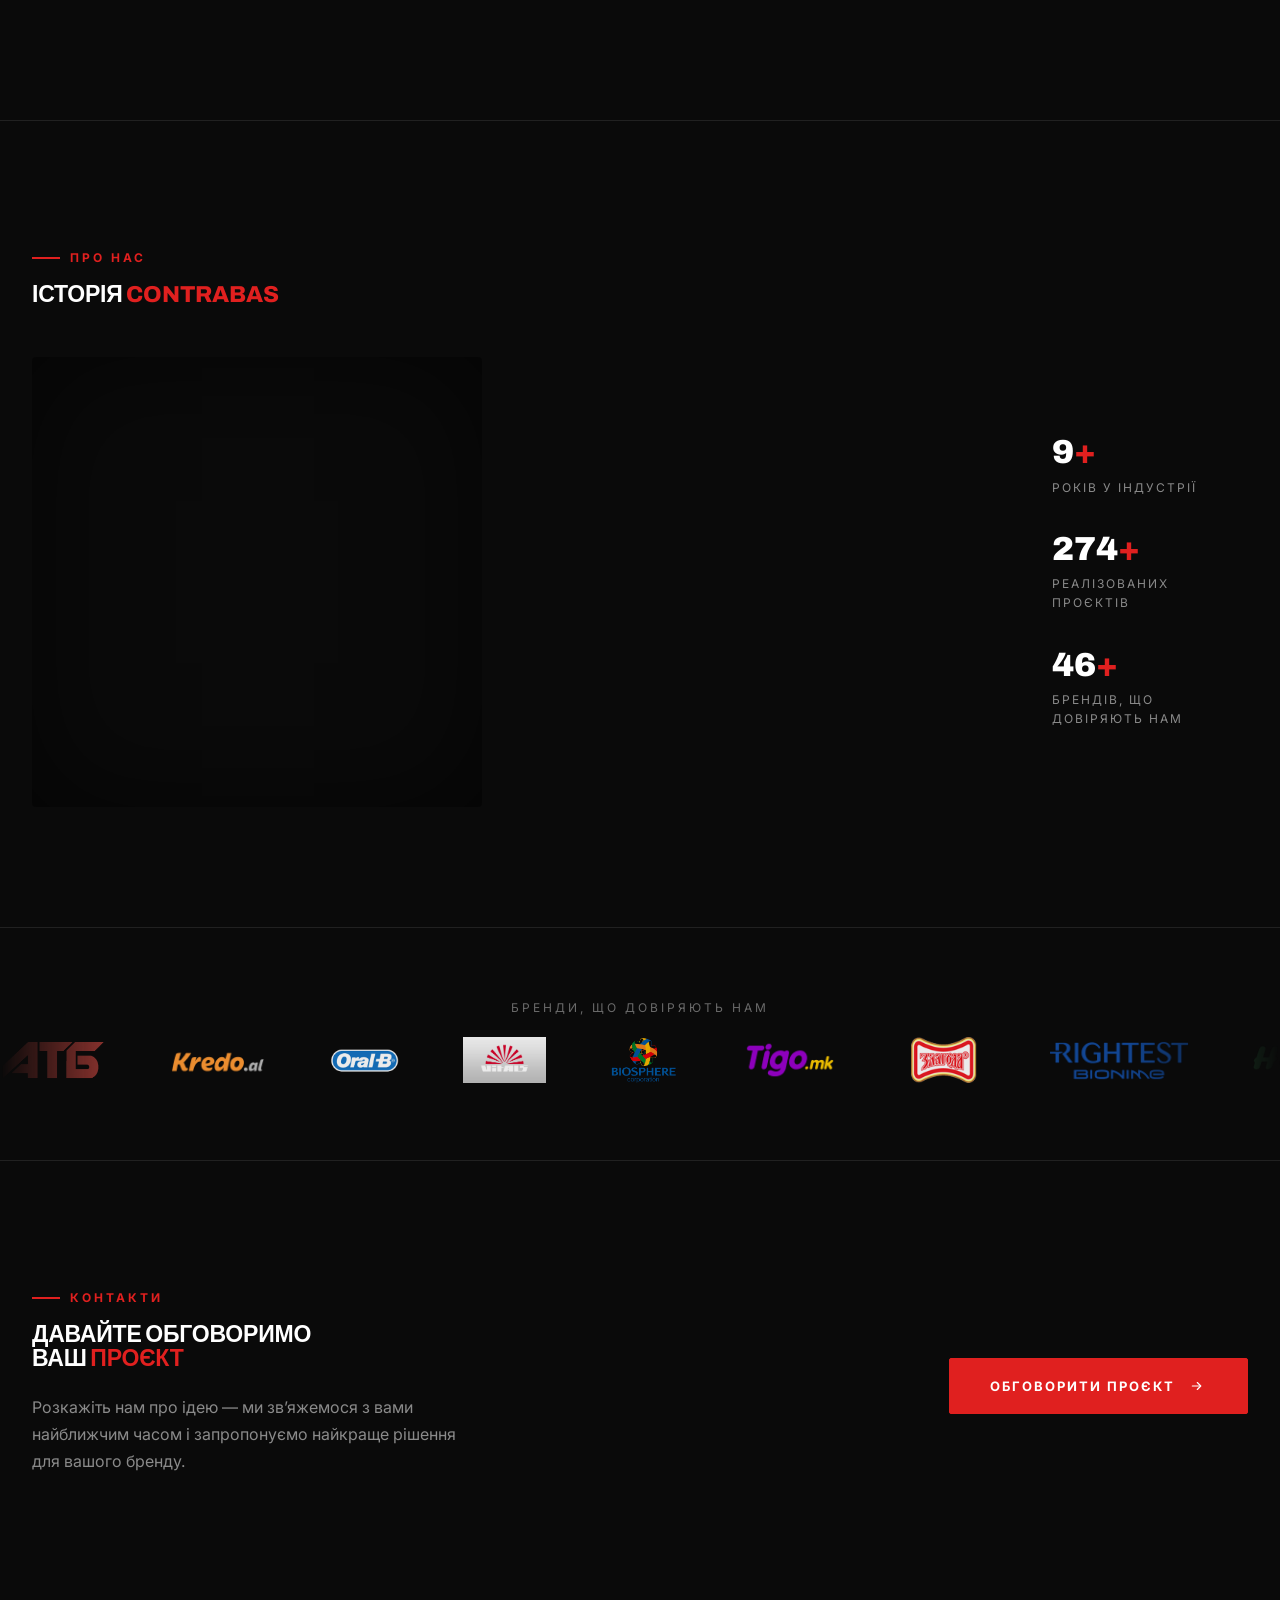
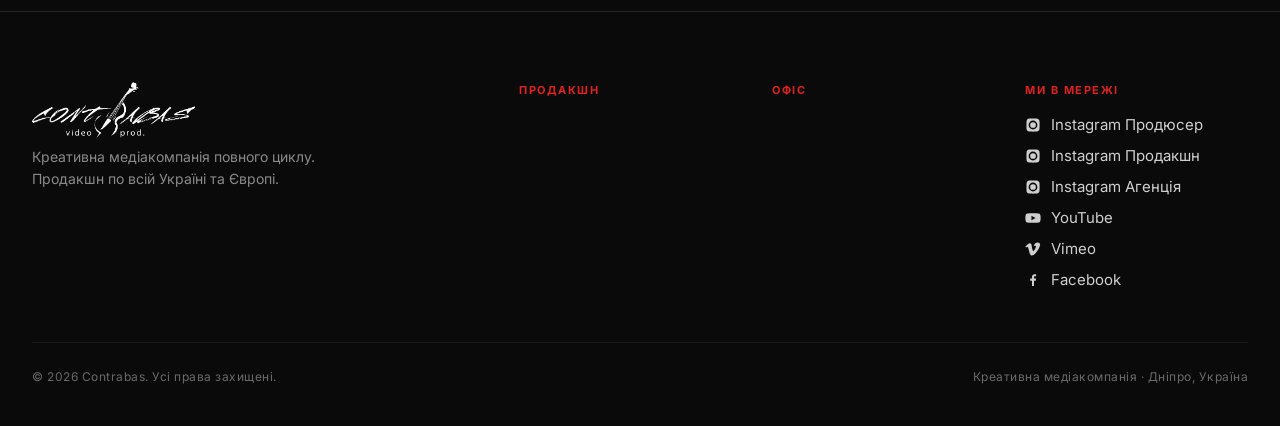
==== commit 941c736d: "Add files via upload" ====
--- a/index.html
+++ b/index.html
@@ -5,7 +5,7 @@
     <meta name="viewport" content="width=device-width, initial-scale=1.0" />
     <meta name="theme-color" content="#0a0a0a" />
 
-    <title>Відеопродакшн у Дніпрі — Contrabas · Creative Media Company</title>
+    <title>Відеопродакшн — Contrabas · Creative Media Company</title>
     <meta name="description" content="Contrabas — відеопродакшн у Дніпрі: рекламні ролики, бренд-фільми, корпоративне відео, вертикальний контент для Reels/TikTok, YouTube та подкасти під ключ. Знімаємо відео, що приносить бізнесу увагу й клієнтів." />
     <meta name="keywords" content="відеопродакшн, рекламний ролик, бренд-фільм, корпоративне відео, Reels, TikTok, YouTube, подкасти, продюсування, Contrabas, Дніпро" />
     <meta name="author" content="Contrabas" />
--- a/include/css/contrabas-cases.css
+++ b/include/css/contrabas-cases.css
@@ -313,6 +313,7 @@
 .cc-vrow__main { flex: 1 1 auto; min-width: 0; display: flex; flex-direction: column; gap: 3px; }
 .cc-vrow__main input { background: transparent; border: 0; border-bottom: 1px solid #262626; color: #f2f2f2; font-family: inherit; font-size: 14px; padding: 6px 0; outline: none; transition: border-color .2s; }
 .cc-vrow__main input:focus { border-bottom-color: #e0201f; }
+.cc-vrow__main input.cc-vcaption { font-size: 12px; color: #b8b8b8; }
 .cc-vrow__meta { color: #7a7a7a; font-size: 11px; }
 .cc-vrow__meta b { color: #ccc; }
 .cc-vrow__del { flex: 0 0 auto; width: 30px; height: 30px; border-radius: 50%; background: transparent; border: 1px solid #333; color: #aaa; font-size: 20px; line-height: 1; cursor: pointer; transition: all .2s; }
